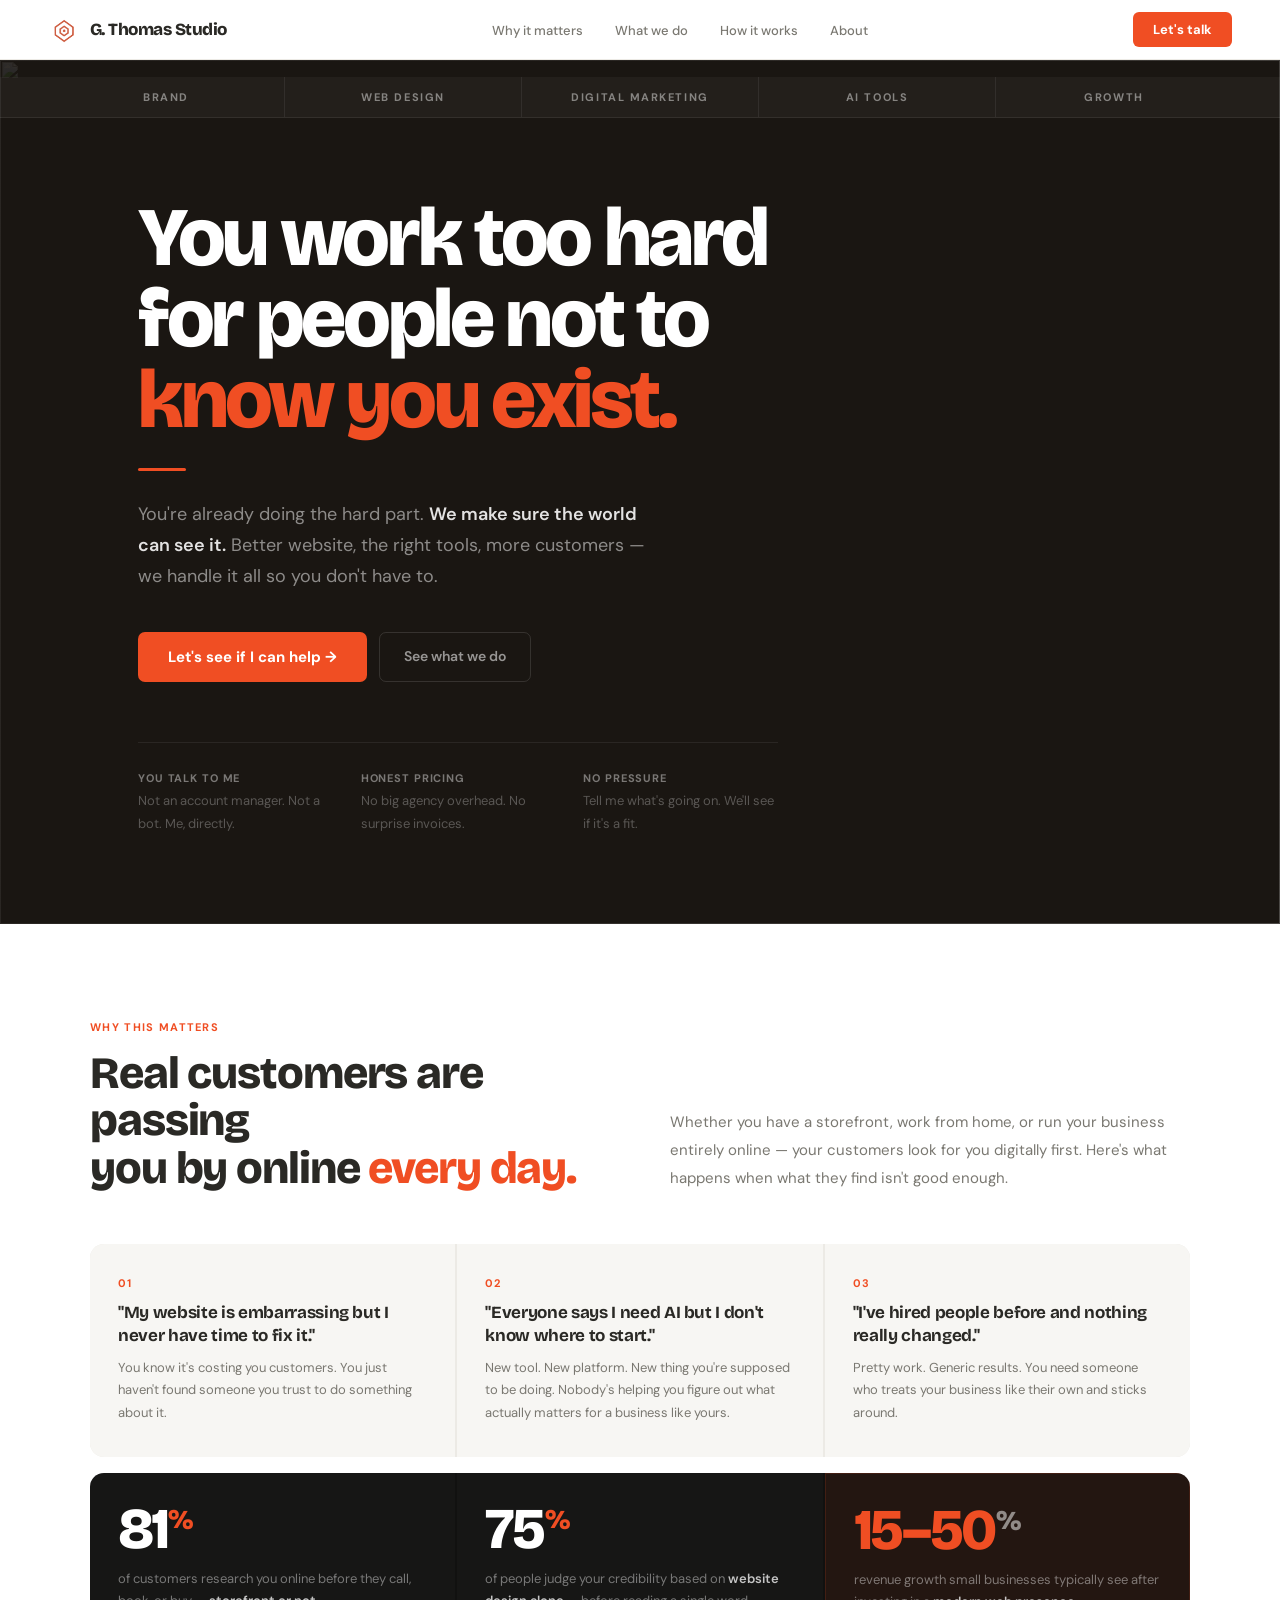
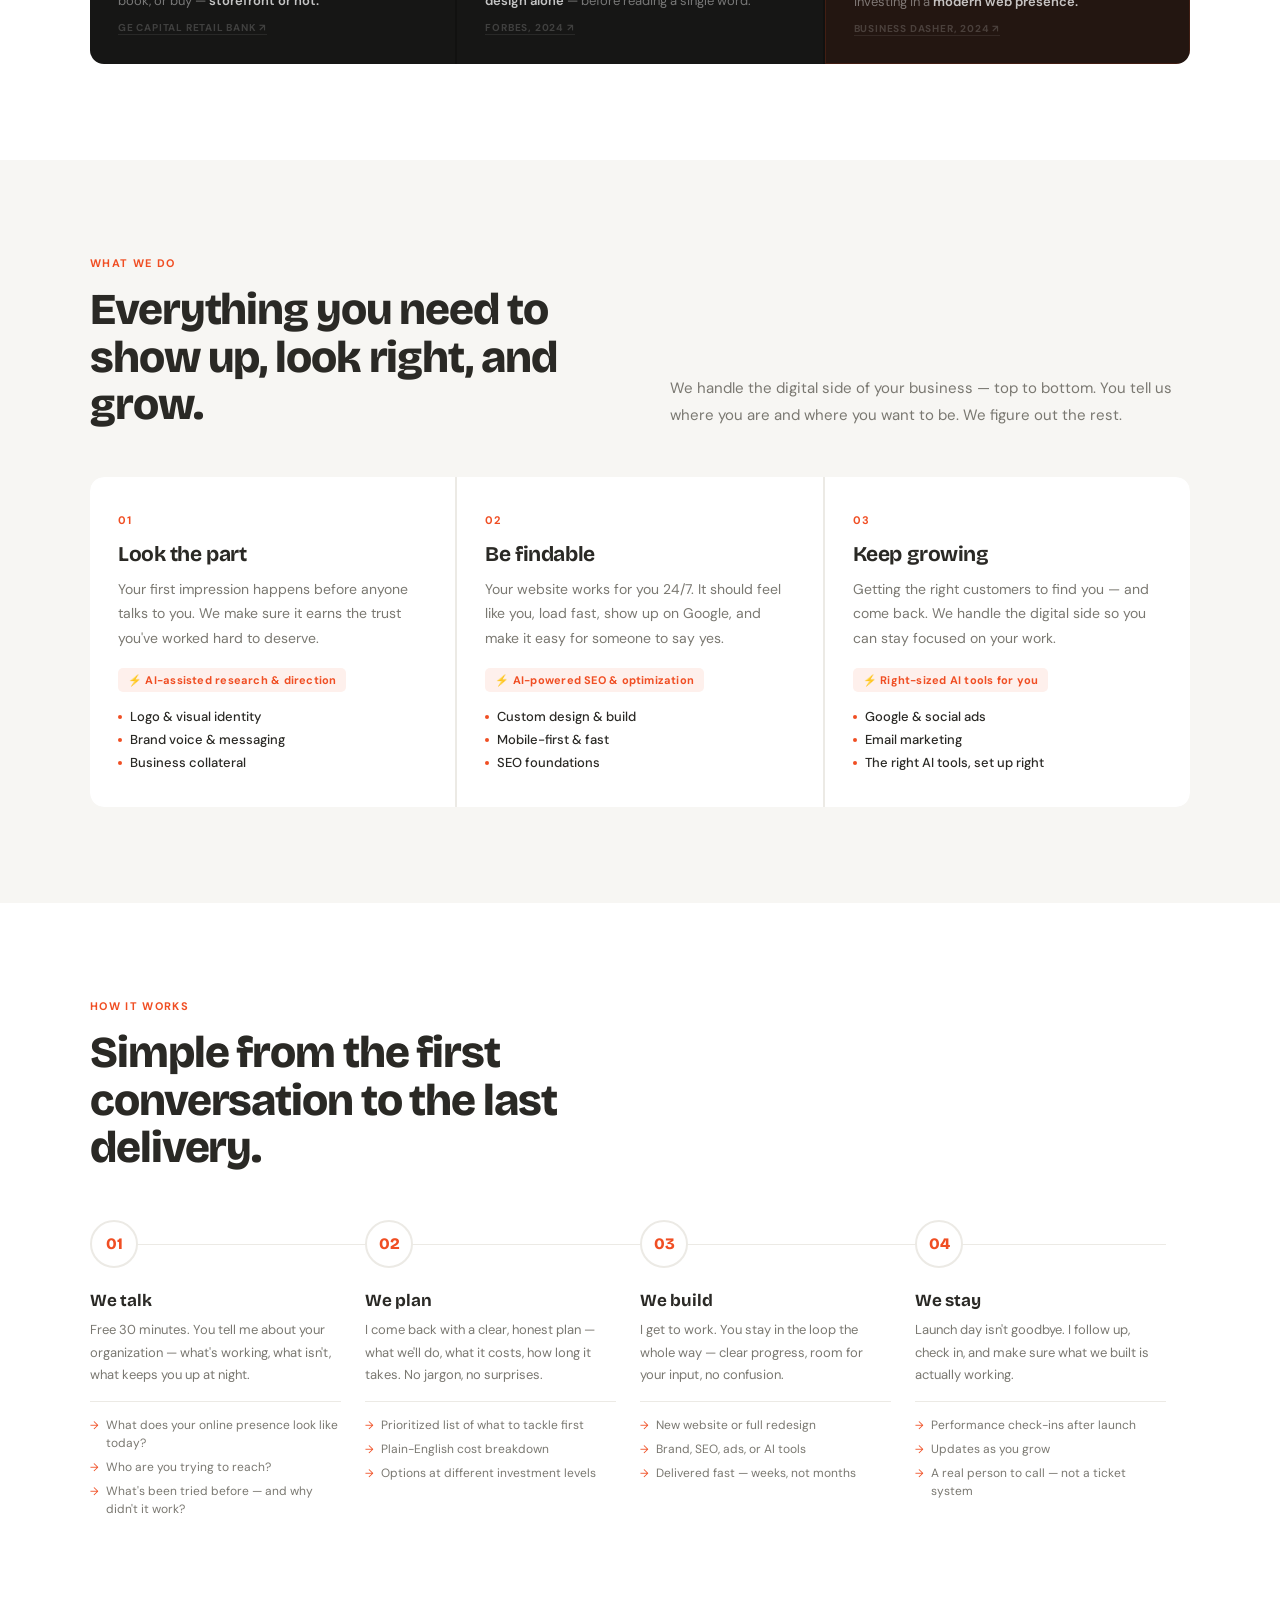
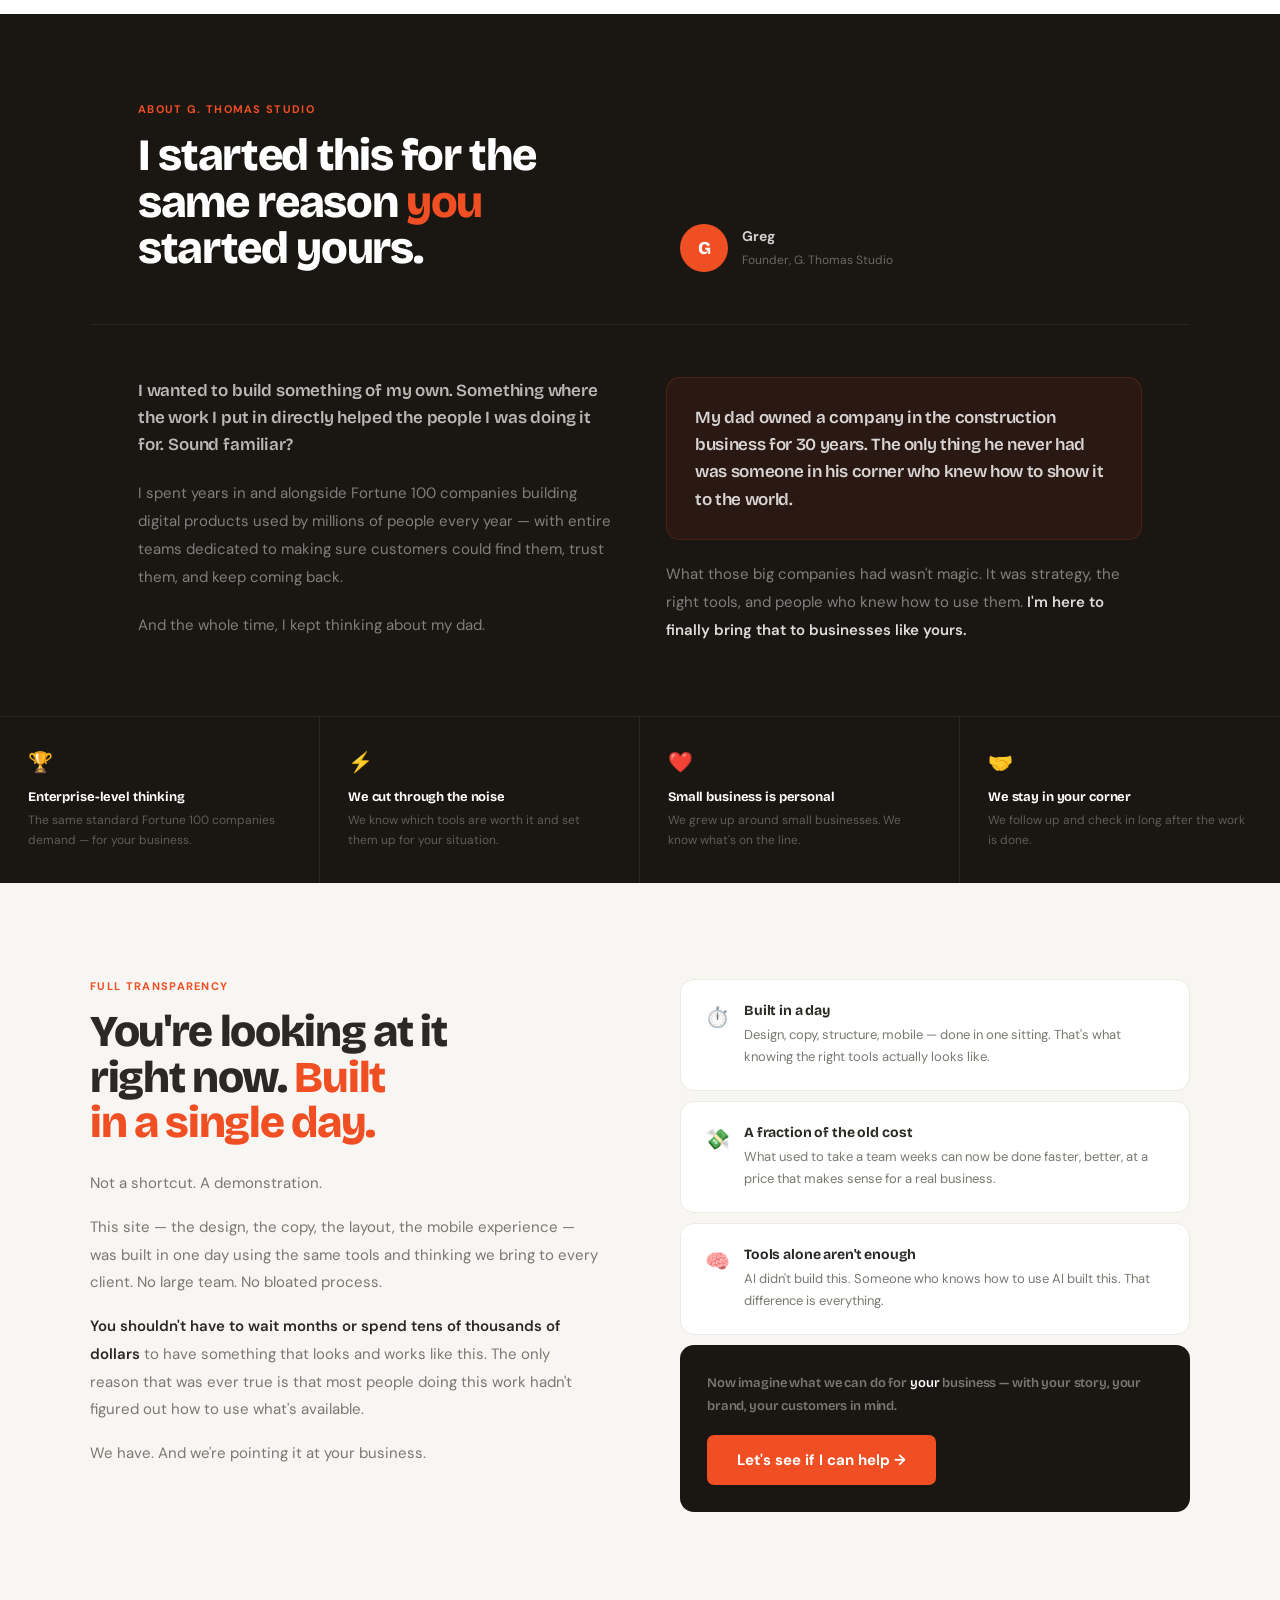
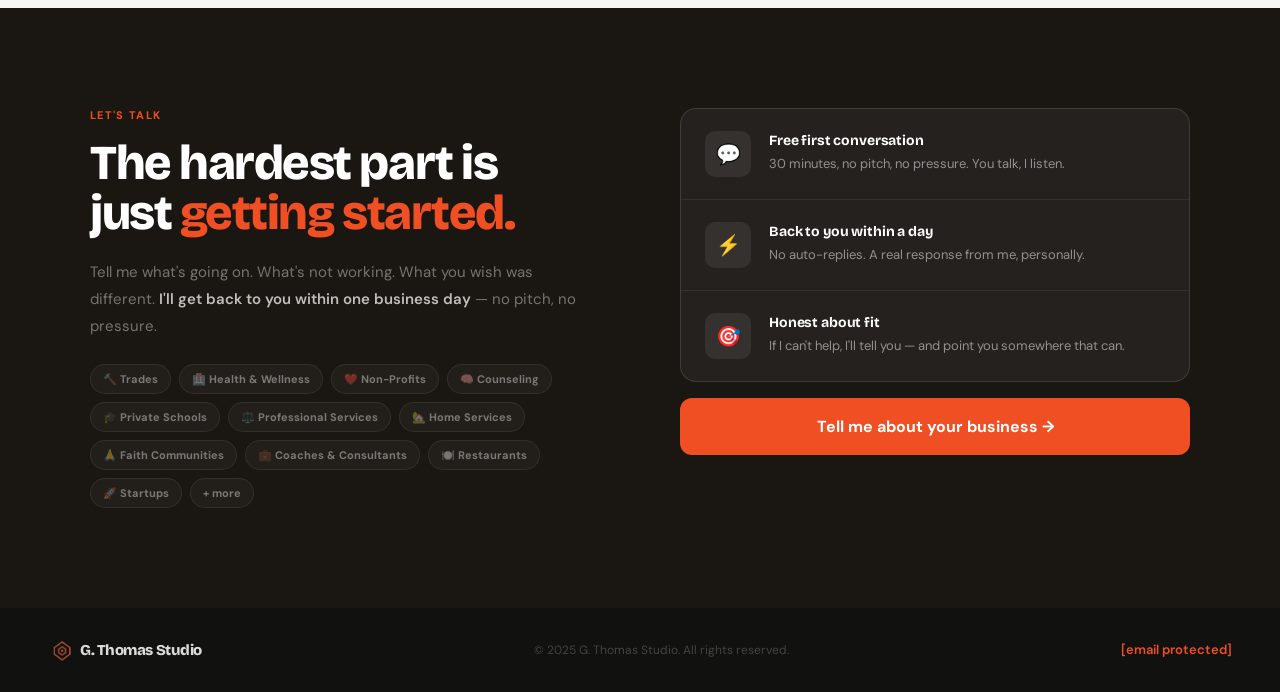
==== index.html @ 88f7a772 "Add files via upload" ====
<!DOCTYPE html>
<html lang="en">
<head>
<meta charset="UTF-8"/>
<meta name="viewport" content="width=device-width, initial-scale=1.0"/>
<title>G. Thomas Studio — Website, Brand & Digital for Small Business</title>
<meta name="description" content="G. Thomas Studio helps small businesses look the part, get found, and grow online. Website design, branding, SEO, and AI tools — without the agency overhead."/>
<meta name="author" content="G. Thomas Studio"/>

<!-- Favicon -->
<link rel="icon" type="image/png" href="logo.png"/>
<link rel="apple-touch-icon" href="logo.png"/>

<!-- Open Graph (how the link looks when shared on social / text) -->
<meta property="og:title" content="G. Thomas Studio — Website, Brand & Digital for Small Business"/>
<meta property="og:description" content="Finally. Someone in your corner. We help small businesses look the part, get found, and grow online."/>
<meta property="og:image" content="hero.jpg"/>
<meta property="og:url" content="https://gts.studio"/>
<meta property="og:type" content="website"/>

<!-- Twitter/X card -->
<meta name="twitter:card" content="summary_large_image"/>
<meta name="twitter:title" content="G. Thomas Studio"/>
<meta name="twitter:description" content="Website, brand & digital presence for small businesses — without the agency overhead."/>
<meta name="twitter:image" content="hero.jpg"/>

<link href="https://fonts.googleapis.com/css2?family=Bricolage+Grotesque:opsz,wght@12..96,300;12..96,400;12..96,500;12..96,600;12..96,700;12..96,800&family=DM+Sans:ital,opsz,wght@0,9..40,400;0,9..40,500;0,9..40,600;1,9..40,400&display=swap" rel="stylesheet"/>
<style>
*,*::before,*::after{box-sizing:border-box;margin:0;padding:0}
html{scroll-behavior:smooth}

:root {
  --black: #111110;
  --warm-dark: #1A1612;
  --white: #FFFFFF;
  --off: #F7F6F3;
  --orange: #F04E23;
  --orange-dark: #C93D15;
  --orange-pale: #FEF0EC;
  --ink: #2A2925;
  --mid: #7A7871;
  --light: #E8E6E1;
  --border: #ECEAE5;
}

body { font-family:'DM Sans',sans-serif; background:var(--white); color:var(--ink); -webkit-font-smoothing:antialiased; }

/* ── NAV ── */
nav {
  position:fixed; top:0; left:0; right:0; z-index:100;
  height:60px; display:flex; align-items:center; justify-content:space-between;
  padding:0 48px; background:rgba(255,255,255,0.96); backdrop-filter:blur(12px);
  border-bottom:1px solid var(--border); transition:box-shadow 0.2s;
}
.nav-logo {
  font-family:'Bricolage Grotesque',sans-serif; font-weight:800; font-size:18px;
  letter-spacing:-0.02em; color:var(--black); text-decoration:none;
  display:flex; align-items:center; gap:10px; height:40px;
}
.nav-dot { width:7px; height:7px; background:var(--orange); border-radius:50%; display:inline-block; }
.nav-links { display:flex; gap:32px; list-style:none; }
.nav-links a { font-size:13px; font-weight:500; color:var(--mid); text-decoration:none; transition:color 0.15s; }
.nav-links a:hover { color:var(--ink); }
.nav-cta {
  font-size:13px; font-weight:700; color:var(--white); background:var(--orange);
  padding:9px 20px; border-radius:6px; text-decoration:none; transition:background 0.15s, transform 0.15s;
}
.nav-cta:hover { background:var(--orange-dark); transform:translateY(-1px); }

/* ── BUTTONS ── */
.btn-orange {
  font-family:'DM Sans',sans-serif; font-size:15px; font-weight:700;
  color:var(--white); background:var(--orange); padding:15px 30px; border-radius:7px;
  text-decoration:none; border:none; cursor:pointer; display:inline-flex; align-items:center; gap:6px;
  transition:background 0.15s, transform 0.15s, box-shadow 0.15s;
}
.btn-orange:hover { background:var(--orange-dark); transform:translateY(-1px); box-shadow:0 8px 24px rgba(240,78,35,0.4); }
.btn-ghost {
  font-family:'DM Sans',sans-serif; font-size:14px; font-weight:600;
  color:rgba(255,255,255,0.55); background:transparent; padding:14px 24px; border-radius:7px;
  text-decoration:none; border:1.5px solid rgba(255,255,255,0.12); transition:border-color 0.15s, color 0.15s;
}
.btn-ghost:hover { border-color:rgba(255,255,255,0.35); color:var(--white); }

/* ── SHARED ── */
.section-label {
  font-size:11px; font-weight:700; letter-spacing:0.12em; text-transform:uppercase;
  color:var(--orange); margin-bottom:14px; display:block;
}

/* ─────────────────────────────────────
   SECTION 1 — HERO
───────────────────────────────────── */
.hero {
  margin-top:60px; min-height:96vh; position:relative;
  display:flex; flex-direction:column; justify-content:center;
  overflow:hidden; background:var(--warm-dark);
}
.hero-bg { position:absolute; inset:0; z-index:0; }
.hero-bg img { width:100%; height:100%; object-fit:cover; object-position:center 30%; opacity:0.55; filter:grayscale(5%); }
.hero-bg-overlay { position:absolute; inset:0; background:linear-gradient(110deg,rgba(26,22,18,0.82) 42%,rgba(26,22,18,0.45) 100%); }

.service-strip {
  position:relative; z-index:2;
  background:rgba(255,255,255,0.04); border-bottom:1px solid rgba(255,255,255,0.07);
  padding:0 48px; display:flex; align-items:stretch; width:100%;
}
.strip-svc {
  font-size:11px; font-weight:700; letter-spacing:0.14em; text-transform:uppercase;
  color:rgba(255,255,255,0.45); flex:1; text-align:center; padding:13px 0;
  transition:color 0.2s;
}
.strip-svc:hover { color:var(--orange); }
.strip-divider { width:1px; background:rgba(255,255,255,0.07); align-self:stretch; flex-shrink:0; }

.hero-content {
  position:relative; z-index:1; max-width:1100px; margin:0 auto;
  padding:80px 48px 72px; width:100%;
}
.hero h1 {
  font-family:'Bricolage Grotesque',sans-serif;
  font-size:clamp(44px,6.5vw,88px); font-weight:800;
  line-height:0.97; letter-spacing:-0.04em; color:var(--white); max-width:860px;
}
.hero h1 em { font-style:normal; color:var(--orange); }
.hero-rule { width:48px; height:3px; background:var(--orange); border-radius:2px; margin:28px 0; }
.hero-sub {
  font-size:18px; line-height:1.72; color:rgba(255,255,255,0.5);
  max-width:520px; margin-bottom:40px;
}
.hero-sub strong { color:rgba(255,255,255,0.88); font-weight:600; }
.hero-btns { display:flex; gap:12px; flex-wrap:wrap; margin-bottom:60px; }
.hero-strip {
  border-top:1px solid rgba(255,255,255,0.07); padding-top:28px;
  display:grid; grid-template-columns:repeat(3,1fr); gap:28px; max-width:640px;
}
.strip-item strong { display:block; font-size:11px; font-weight:700; letter-spacing:0.08em; text-transform:uppercase; color:rgba(255,255,255,0.42); margin-bottom:4px; }
.strip-item span { font-size:13px; line-height:1.6; color:rgba(255,255,255,0.28); }

/* ─────────────────────────────────────
   SECTION 2 — PAIN + STATS (merged)
───────────────────────────────────── */
.reality {
  background:var(--white); padding:96px 48px;
}
.reality-inner { max-width:1100px; margin:0 auto; }
.reality-top {
  display:grid; grid-template-columns:1fr 1fr; gap:60px;
  align-items:end; margin-bottom:52px;
}
.reality-top h2 {
  font-family:'Bricolage Grotesque',sans-serif;
  font-size:clamp(28px,3.5vw,46px); font-weight:800;
  letter-spacing:-0.025em; line-height:1.06; color:var(--ink); margin-top:16px;
}
.reality-top h2 em { font-style:normal; color:var(--orange); }
.reality-top p { font-size:15px; line-height:1.85; color:var(--mid); }

.reality-grid {
  display:grid; grid-template-columns:repeat(3,1fr);
  gap:2px; background:var(--border); border-radius:14px; overflow:hidden;
  margin-bottom:16px;
}
.reality-card {
  background:var(--off); padding:32px 28px; transition:background 0.2s;
}
.reality-card:hover { background:var(--white); }
.reality-card-num { font-size:11px; font-weight:700; color:var(--orange); letter-spacing:0.1em; text-transform:uppercase; margin-bottom:12px; display:block; }
.reality-card h3 { font-family:'Bricolage Grotesque',sans-serif; font-size:17px; font-weight:700; letter-spacing:-0.02em; color:var(--ink); margin-bottom:10px; line-height:1.3; }
.reality-card p { font-size:13px; line-height:1.75; color:var(--mid); }

.stats-strip {
  display:grid; grid-template-columns:repeat(3,1fr);
  gap:2px; background:var(--black); border-radius:14px; overflow:hidden;
}
.stat-cell { background:rgba(255,255,255,0.02); padding:28px 28px; transition:background 0.2s; }
.stat-cell:hover { background:rgba(255,255,255,0.05); }
.stat-cell.orange { background:rgba(240,78,35,0.08); border:1px solid rgba(240,78,35,0.15); }
.stat-num {
  font-family:'Bricolage Grotesque',sans-serif;
  font-size:clamp(40px,4.5vw,60px); font-weight:800;
  letter-spacing:-0.04em; line-height:1; color:var(--white); margin-bottom:10px;
}
.stat-num sup { font-size:0.45em; color:var(--orange); vertical-align:super; margin-left:1px; }
.stat-cell.orange .stat-num { color:var(--orange); }
.stat-cell.orange .stat-num sup { color:rgba(255,255,255,0.5); }
.stat-text { font-size:13px; line-height:1.65; color:rgba(255,255,255,0.42); margin-bottom:10px; }
.stat-text em { font-style:normal; color:rgba(255,255,255,0.75); font-weight:600; }
.stat-src { font-size:10px; font-weight:700; letter-spacing:0.08em; text-transform:uppercase; }
.stat-src a { color:rgba(255,255,255,0.18); text-decoration:none; border-bottom:1px solid rgba(255,255,255,0.08); transition:color 0.15s; }
.stat-src a:hover { color:rgba(255,255,255,0.5); }

/* ─────────────────────────────────────
   SECTION 3 — SERVICES
───────────────────────────────────── */
.services { background:var(--off); padding:96px 48px; }
.services-inner { max-width:1100px; margin:0 auto; }
.services-top { display:grid; grid-template-columns:1fr 1fr; gap:60px; align-items:end; margin-bottom:48px; }
.services-top h2 { font-family:'Bricolage Grotesque',sans-serif; font-size:clamp(28px,3.5vw,44px); font-weight:800; letter-spacing:-0.025em; line-height:1.08; color:var(--ink); margin-top:16px; }
.services-top p { font-size:15px; line-height:1.8; color:var(--mid); }
.svc-grid { display:grid; grid-template-columns:repeat(3,1fr); gap:2px; background:var(--border); border-radius:14px; overflow:hidden; }
.svc { background:var(--white); padding:36px 28px; transition:background 0.2s; }
.svc:hover { background:var(--orange-pale); }
.svc-num { font-size:11px; font-weight:700; color:var(--orange); letter-spacing:0.1em; text-transform:uppercase; margin-bottom:14px; display:block; }
.svc h3 { font-family:'Bricolage Grotesque',sans-serif; font-size:21px; font-weight:700; letter-spacing:-0.02em; color:var(--ink); margin-bottom:10px; }
.svc-desc { font-size:14px; line-height:1.75; color:var(--mid); margin-bottom:18px; }
.svc-tag { font-size:11px; font-weight:700; color:var(--orange); background:var(--orange-pale); padding:5px 10px; border-radius:5px; display:inline-block; margin-bottom:16px; letter-spacing:0.02em; }
.svc-list { list-style:none; display:flex; flex-direction:column; gap:6px; }
.svc-list li { font-size:13px; color:var(--ink); font-weight:500; display:flex; align-items:center; gap:8px; }
.svc-list li::before { content:''; width:4px; height:4px; background:var(--orange); border-radius:50%; flex-shrink:0; }

/* ─────────────────────────────────────
   SECTION 4 — PROCESS
───────────────────────────────────── */
.process { background:var(--white); padding:96px 48px; }
.process-inner { max-width:1100px; margin:0 auto; }
.process-inner > h2 { font-family:'Bricolage Grotesque',sans-serif; font-size:clamp(28px,3.5vw,44px); font-weight:800; letter-spacing:-0.025em; line-height:1.08; color:var(--ink); margin-bottom:48px; margin-top:16px; max-width:480px; }
.p-steps { display:grid; grid-template-columns:repeat(4,1fr); gap:0; position:relative; }
.p-steps::before { content:''; position:absolute; top:24px; left:24px; right:24px; height:1px; background:var(--border); z-index:0; }
.p-step { padding:0 24px 0 0; position:relative; z-index:1; }
.p-num-wrap { width:48px; height:48px; border-radius:50%; background:var(--white); border:2px solid var(--border); display:flex; align-items:center; justify-content:center; margin-bottom:22px; transition:border-color 0.2s, background 0.2s; }
.p-step:hover .p-num-wrap { border-color:var(--orange); background:var(--orange-pale); }
.p-num { font-family:'Bricolage Grotesque',sans-serif; font-size:16px; font-weight:800; color:var(--orange); }
.p-step h3 { font-family:'Bricolage Grotesque',sans-serif; font-size:17px; font-weight:700; color:var(--ink); margin-bottom:8px; letter-spacing:-0.01em; }
.p-step > p { font-size:13px; line-height:1.75; color:var(--mid); margin-bottom:14px; }
.p-examples { list-style:none; display:flex; flex-direction:column; gap:6px; padding-top:14px; border-top:1px solid var(--border); }
.p-examples li { font-size:12px; line-height:1.5; color:var(--mid); display:flex; align-items:flex-start; gap:7px; }
.p-examples li::before { content:'→'; color:var(--orange); font-size:11px; flex-shrink:0; margin-top:1px; }

/* ─────────────────────────────────────
   SECTION 5 — ABOUT
───────────────────────────────────── */
.about { background:var(--warm-dark); overflow:hidden; }
.about-header { max-width:1100px; margin:0 auto; padding:88px 48px 52px; display:grid; grid-template-columns:1fr 1fr; gap:80px; align-items:end; border-bottom:1px solid rgba(255,255,255,0.07); }
.about-header .section-label { color:var(--orange); }
.about-header h2 { font-family:'Bricolage Grotesque',sans-serif; font-size:clamp(30px,3.5vw,46px); font-weight:800; letter-spacing:-0.03em; line-height:1.04; color:var(--white); margin-top:16px; }
.about-header h2 em { font-style:normal; color:var(--orange); }
.about-byline { display:flex; align-items:center; gap:14px; }
.about-avatar { width:48px; height:48px; border-radius:50%; background:var(--orange); display:flex; align-items:center; justify-content:center; font-family:'Bricolage Grotesque',sans-serif; font-size:18px; font-weight:800; color:var(--white); flex-shrink:0; }
.about-byline strong { display:block; font-size:14px; font-weight:700; color:rgba(255,255,255,0.8); margin-bottom:3px; }
.about-byline span { font-size:12px; color:rgba(255,255,255,0.35); }
.about-body-wrap { max-width:1100px; margin:0 auto; padding:52px 48px 72px; display:grid; grid-template-columns:1fr 1fr; gap:52px; align-items:start; }
.about-body { font-size:15px; line-height:1.88; color:rgba(255,255,255,0.45); margin-bottom:20px; }
.about-body:last-child { margin-bottom:0; }
.about-body strong { color:rgba(255,255,255,0.85); font-weight:600; }
.about-body.lead { font-family:'Bricolage Grotesque',sans-serif; font-size:17px; font-weight:600; color:rgba(255,255,255,0.7); letter-spacing:-0.01em; line-height:1.6; }
.about-pull { margin:0 0 20px; padding:26px 28px; background:rgba(240,78,35,0.07); border:1px solid rgba(240,78,35,0.18); border-radius:14px; }
.about-pull p { font-family:'Bricolage Grotesque',sans-serif; font-size:clamp(15px,1.5vw,17px); font-weight:600; line-height:1.6; color:rgba(255,255,255,0.82); letter-spacing:-0.02em; }
.about-values { border-top:1px solid rgba(255,255,255,0.07); display:grid; grid-template-columns:repeat(4,1fr); }
.value { padding:32px 28px; border-right:1px solid rgba(255,255,255,0.07); transition:background 0.2s; }
.value:last-child { border-right:none; }
.value:hover { background:rgba(255,255,255,0.03); }
.value-icon { font-size:20px; display:block; margin-bottom:14px; }
.value h4 { font-family:'Bricolage Grotesque',sans-serif; font-size:13px; font-weight:700; color:var(--white); letter-spacing:-0.01em; margin-bottom:6px; }
.value p { font-size:12px; line-height:1.65; color:rgba(255,255,255,0.3); }

/* ─────────────────────────────────────
   SECTION 6 — PROOF
───────────────────────────────────── */
.proof { background:var(--off); padding:96px 48px; }
.proof-inner { max-width:1100px; margin:0 auto; display:grid; grid-template-columns:1fr 1fr; gap:80px; align-items:start; }
.proof-left .section-label { color:var(--orange); }
.proof-left h2 { font-family:'Bricolage Grotesque',sans-serif; font-size:clamp(28px,3.5vw,44px); font-weight:800; letter-spacing:-0.03em; line-height:1.04; color:var(--ink); margin-top:16px; margin-bottom:24px; }
.proof-left h2 em { font-style:normal; color:var(--orange); }
.proof-left p { font-size:15px; line-height:1.85; color:var(--mid); margin-bottom:16px; }
.proof-left p:last-child { margin-bottom:0; }
.proof-left p strong { color:var(--ink); font-weight:600; }
.proof-cards { display:flex; flex-direction:column; gap:10px; }
.proof-card { background:var(--white); border:1.5px solid var(--border); border-radius:14px; padding:22px 24px; display:flex; gap:14px; align-items:flex-start; transition:border-color 0.2s; }
.proof-card:hover { border-color:var(--orange); }
.proof-icon { font-size:20px; flex-shrink:0; margin-top:2px; }
.proof-card h4 { font-family:'Bricolage Grotesque',sans-serif; font-size:14px; font-weight:700; color:var(--ink); letter-spacing:-0.01em; margin-bottom:5px; }
.proof-card p { font-size:13px; line-height:1.7; color:var(--mid); }
.proof-card--dark { background:var(--warm-dark); border-color:transparent; flex-direction:column; gap:18px; align-items:flex-start; padding:26px; }
.proof-card--dark:hover { border-color:var(--orange); }
.proof-dark-text { font-family:'Bricolage Grotesque',sans-serif; font-size:17px; font-weight:600; line-height:1.55; color:rgba(255,255,255,0.68); letter-spacing:-0.01em; }
.proof-dark-text em { font-style:normal; color:var(--white); }

/* ─────────────────────────────────────
   SECTION 7 — CONTACT
───────────────────────────────────── */
.contact { background:var(--warm-dark); padding:100px 48px; }
.contact-inner { max-width:1100px; margin:0 auto; display:grid; grid-template-columns:1fr 1fr; gap:80px; align-items:start; }
.contact-left .section-label { color:var(--orange); }
.contact-left h2 { font-family:'Bricolage Grotesque',sans-serif; font-size:clamp(30px,3.8vw,52px); font-weight:800; letter-spacing:-0.03em; line-height:1.04; color:var(--white); margin-top:16px; margin-bottom:20px; }
.contact-left h2 em { font-style:normal; color:var(--orange); }
.contact-left p { font-size:15px; line-height:1.8; color:rgba(255,255,255,0.4); margin-bottom:12px; }
.contact-left p strong { color:rgba(255,255,255,0.72); font-weight:600; }
.who-tags { display:flex; flex-wrap:wrap; gap:8px; margin-top:24px; }
.who-tag { font-size:11px; font-weight:700; color:rgba(255,255,255,0.4); background:rgba(255,255,255,0.04); border:1px solid rgba(255,255,255,0.07); padding:7px 12px; border-radius:100px; transition:all 0.2s; cursor:default; }
.who-tag:hover { background:rgba(240,78,35,0.1); border-color:rgba(240,78,35,0.25); color:rgba(255,255,255,0.8); }
.contact-form { display:flex; flex-direction:column; gap:10px; }
.form-row { display:grid; grid-template-columns:1fr 1fr; gap:10px; }
.form-input { background:rgba(255,255,255,0.06); border:1.5px solid rgba(255,255,255,0.1); color:var(--white); font-family:'DM Sans',sans-serif; font-size:14px; padding:13px 16px; border-radius:8px; outline:none; width:100%; transition:border-color 0.15s, background 0.15s; }
.form-input::placeholder { color:rgba(255,255,255,0.25); }
.form-input:focus { border-color:rgba(255,255,255,0.3); background:rgba(255,255,255,0.09); }
textarea.form-input { min-height:110px; resize:vertical; }
.form-submit { font-family:'DM Sans',sans-serif; font-size:15px; font-weight:700; color:var(--white); background:var(--orange); padding:15px 30px; border-radius:8px; border:none; cursor:pointer; align-self:flex-start; transition:background 0.15s, transform 0.15s, box-shadow 0.15s; }
.form-submit:hover { background:var(--orange-dark); transform:translateY(-1px); box-shadow:0 8px 24px rgba(240,78,35,0.35); }


/* ── STORY FORM ── */
.story-form {
  background: rgba(255,255,255,0.04);
  border: 1px solid rgba(255,255,255,0.08);
  border-radius: 18px;
  padding: 36px 36px 32px;
  min-height: 340px;
  display: flex;
  flex-direction: column;
  position: relative;
  overflow: hidden;
}

.sf-progress {
  height: 2px;
  background: rgba(255,255,255,0.07);
  border-radius: 2px;
  margin-bottom: 16px;
  overflow: hidden;
}

.sf-progress-bar {
  height: 100%;
  background: var(--orange);
  border-radius: 2px;
  width: 0%;
  transition: width 0.4s ease;
}

.sf-step-label {
  font-size: 10px;
  font-weight: 700;
  letter-spacing: 0.1em;
  text-transform: uppercase;
  color: rgba(255,255,255,0.25);
  margin-bottom: 28px;
}

.sf-step {
  display: none;
  flex-direction: column;
  gap: 16px;
  animation: sfFadeIn 0.3s ease;
}

.sf-step.active { display: flex; }

@keyframes sfFadeIn {
  from { opacity: 0; transform: translateY(8px); }
  to   { opacity: 1; transform: translateY(0); }
}

.sf-q {
  font-family: 'Bricolage Grotesque', sans-serif;
  font-size: clamp(17px, 2vw, 22px);
  font-weight: 700;
  color: var(--white);
  line-height: 1.4;
  letter-spacing: -0.02em;
}

.sf-name { color: var(--orange); }

.sf-hint {
  font-size: 13px;
  color: rgba(255,255,255,0.3);
  margin-top: -8px;
}

.sf-input {
  background: rgba(255,255,255,0.07);
  border: 1.5px solid rgba(255,255,255,0.1);
  color: var(--white);
  font-family: 'DM Sans', sans-serif;
  font-size: 15px;
  padding: 14px 18px;
  border-radius: 10px;
  outline: none;
  width: 100%;
  transition: border-color 0.15s, background 0.15s;
}
.sf-input::placeholder { color: rgba(255,255,255,0.25); }
.sf-input:focus { border-color: rgba(255,255,255,0.3); background: rgba(255,255,255,0.1); }

.sf-textarea {
  min-height: 100px;
  resize: vertical;
  font-size: 14px;
}

.sf-options {
  display: flex;
  flex-wrap: wrap;
  gap: 8px;
}

.sf-opt {
  font-family: 'DM Sans', sans-serif;
  font-size: 13px;
  font-weight: 600;
  color: rgba(255,255,255,0.55);
  background: rgba(255,255,255,0.05);
  border: 1.5px solid rgba(255,255,255,0.1);
  padding: 10px 16px;
  border-radius: 100px;
  cursor: pointer;
  transition: all 0.15s;
  text-align: left;
}

.sf-opt:hover {
  background: rgba(240,78,35,0.12);
  border-color: rgba(240,78,35,0.35);
  color: var(--white);
}

.sf-opt.selected {
  background: var(--orange);
  border-color: var(--orange);
  color: var(--white);
}

.sf-next {
  align-self: flex-start;
  margin-top: 4px;
}

/* Done state */
.sf-done {
  display: none;
  flex-direction: column;
  align-items: center;
  text-align: center;
  padding: 24px 0;
  gap: 16px;
  animation: sfFadeIn 0.4s ease;
}

.sf-done.active { display: flex; }

.sf-done-icon {
  width: 56px; height: 56px;
  border-radius: 50%;
  background: var(--orange);
  display: flex;
  align-items: center;
  justify-content: center;
  font-size: 24px;
  color: var(--white);
  font-weight: 700;
}

.sf-done h3 {
  font-family: 'Bricolage Grotesque', sans-serif;
  font-size: 24px;
  font-weight: 800;
  color: var(--white);
  letter-spacing: -0.02em;
}

.sf-done p {
  font-size: 14px;
  line-height: 1.75;
  color: rgba(255,255,255,0.45);
  max-width: 320px;
}

.sf-done-name {
  font-style: italic;
  color: rgba(255,255,255,0.3) !important;
  font-size: 13px !important;
}



/* ── FORM MODAL ── */
.fm-overlay {
  position: fixed;
  inset: 0;
  z-index: 998;
  background: rgba(0,0,0,0.7);
  backdrop-filter: blur(10px);
  display: flex;
  align-items: center;
  justify-content: center;
  padding: 24px;
  opacity: 0;
  pointer-events: none;
  transition: opacity 0.25s ease;
}

.fm-overlay.open {
  opacity: 1;
  pointer-events: all;
}

.fm-shell {
  background: var(--warm-dark);
  border: 1px solid rgba(255,255,255,0.08);
  border-radius: 20px;
  width: 100%;
  max-width: 560px;
  display: flex;
  flex-direction: column;
  overflow: hidden;
  box-shadow: 0 40px 100px rgba(0,0,0,0.6), 0 0 0 1px rgba(255,255,255,0.05);
  transform: translateY(20px) scale(0.97);
  transition: transform 0.3s ease;
}

.fm-overlay.open .fm-shell {
  transform: translateY(0) scale(1);
}

.fm-header {
  display: flex;
  align-items: center;
  justify-content: space-between;
  padding: 20px 24px 16px;
  border-bottom: 1px solid rgba(255,255,255,0.06);
  flex-shrink: 0;
}

.fm-header-left {
  display: flex;
  flex-direction: column;
  gap: 3px;
}

.fm-logo {
  font-family: 'Bricolage Grotesque', sans-serif;
  font-size: 15px;
  font-weight: 800;
  color: var(--white);
  letter-spacing: -0.02em;
  display: flex;
  align-items: center;
  gap: 3px;
}

.fm-dot {
  width: 6px; height: 6px;
  background: var(--orange);
  border-radius: 50%;
  display: inline-block;
}

.fm-tagline {
  font-size: 12px;
  color: rgba(255,255,255,0.3);
}

.fm-close {
  background: rgba(255,255,255,0.06);
  border: 1px solid rgba(255,255,255,0.08);
  color: rgba(255,255,255,0.4);
  width: 32px; height: 32px;
  border-radius: 8px;
  cursor: pointer;
  font-size: 14px;
  display: flex;
  align-items: center;
  justify-content: center;
  transition: all 0.15s;
  flex-shrink: 0;
}

.fm-close:hover {
  background: rgba(255,255,255,0.1);
  color: var(--white);
}

.fm-body {
  padding: 28px 28px 32px;
}

.fm-form-wrap .sf-progress { margin-bottom: 12px; }
.fm-form-wrap .sf-step-label { margin-bottom: 24px; }

/* ── WEBSITE PREVIEW MODAL ── */
.ws-modal-overlay {
  position: fixed;
  inset: 0;
  z-index: 999;
  background: rgba(0,0,0,0.75);
  backdrop-filter: blur(8px);
  display: flex;
  align-items: center;
  justify-content: center;
  padding: 24px;
  opacity: 0;
  pointer-events: none;
  transition: opacity 0.25s ease;
}

.ws-modal-overlay.open {
  opacity: 1;
  pointer-events: all;
}

.ws-modal {
  background: #1C1C1E;
  border-radius: 16px;
  width: 100%;
  max-width: 900px;
  max-height: 85vh;
  display: flex;
  flex-direction: column;
  overflow: hidden;
  box-shadow: 0 32px 80px rgba(0,0,0,0.6), 0 0 0 1px rgba(255,255,255,0.06);
  transform: translateY(16px) scale(0.98);
  transition: transform 0.25s ease;
}

.ws-modal-overlay.open .ws-modal {
  transform: translateY(0) scale(1);
}

.ws-modal-header {
  display: flex;
  align-items: center;
  gap: 12px;
  padding: 14px 18px;
  background: #2C2C2E;
  border-bottom: 1px solid rgba(255,255,255,0.06);
  flex-shrink: 0;
}

.ws-dots {
  display: flex;
  gap: 6px;
  flex-shrink: 0;
}

.ws-dot {
  width: 12px; height: 12px;
  border-radius: 50%;
}

.ws-dot--red    { background: #FF5F57; }
.ws-dot--yellow { background: #FFBD2E; }
.ws-dot--green  { background: #28C840; }

.ws-url-bar {
  flex: 1;
  background: rgba(255,255,255,0.07);
  border: 1px solid rgba(255,255,255,0.08);
  border-radius: 7px;
  padding: 6px 14px;
  font-size: 13px;
  color: rgba(255,255,255,0.5);
  font-family: 'DM Sans', sans-serif;
  white-space: nowrap;
  overflow: hidden;
  text-overflow: ellipsis;
  text-align: center;
}

.ws-close {
  background: none;
  border: none;
  color: rgba(255,255,255,0.3);
  font-size: 16px;
  cursor: pointer;
  padding: 4px 8px;
  border-radius: 4px;
  transition: color 0.15s, background 0.15s;
  flex-shrink: 0;
}
.ws-close:hover { color: var(--white); background: rgba(255,255,255,0.08); }

.ws-modal-body {
  flex: 1;
  position: relative;
  min-height: 400px;
  background: #fff;
  overflow: hidden;
}

.ws-loading {
  position: absolute;
  inset: 0;
  display: flex;
  flex-direction: column;
  align-items: center;
  justify-content: center;
  gap: 16px;
  background: #1C1C1E;
  z-index: 2;
}

.ws-loading p {
  font-size: 13px;
  color: rgba(255,255,255,0.35);
}

.ws-spinner {
  width: 32px; height: 32px;
  border: 2px solid rgba(255,255,255,0.1);
  border-top-color: var(--orange);
  border-radius: 50%;
  animation: spin 0.7s linear infinite;
}

@keyframes spin { to { transform: rotate(360deg); } }

.ws-frame {
  width: 100%;
  height: 100%;
  min-height: 440px;
  border: none;
  display: block;
}

.ws-overlay-message {
  position: absolute;
  inset: 0;
  background: #1C1C1E;
  display: flex;
  flex-direction: column;
  align-items: center;
  justify-content: center;
  gap: 12px;
  padding: 32px;
  text-align: center;
  z-index: 3;
}

.ws-overlay-icon { font-size: 36px; }

.ws-overlay-message h4 {
  font-family: 'Bricolage Grotesque', sans-serif;
  font-size: 18px;
  font-weight: 700;
  color: var(--white);
  letter-spacing: -0.01em;
}

.ws-overlay-message p {
  font-size: 13px;
  line-height: 1.7;
  color: rgba(255,255,255,0.4);
  max-width: 340px;
}

.ws-overlay-url {
  font-size: 12px !important;
  color: var(--orange) !important;
  word-break: break-all;
}

.ws-modal-footer {
  display: flex;
  align-items: center;
  justify-content: space-between;
  padding: 14px 18px;
  background: #2C2C2E;
  border-top: 1px solid rgba(255,255,255,0.06);
  flex-shrink: 0;
  gap: 12px;
}

.ws-modal-footer p {
  font-size: 12px;
  color: rgba(255,255,255,0.3);
}

.ws-open-btn {
  font-size: 12px;
  font-weight: 700;
  color: var(--orange);
  text-decoration: none;
  white-space: nowrap;
  transition: opacity 0.15s;
}
.ws-open-btn:hover { opacity: 0.75; }

/* Website input row */
.sf-website-row {
  display: flex;
  gap: 10px;
  align-items: stretch;
}

.sf-website-row .sf-input { flex: 1; }

.sf-preview-btn {
  background: rgba(255,255,255,0.06);
  border: 1.5px solid rgba(255,255,255,0.1);
  color: rgba(255,255,255,0.6);
  font-family: 'DM Sans', sans-serif;
  font-size: 13px;
  font-weight: 600;
  padding: 0 18px;
  border-radius: 10px;
  cursor: pointer;
  white-space: nowrap;
  transition: all 0.15s;
  flex-shrink: 0;
}
.sf-preview-btn:hover {
  background: rgba(240,78,35,0.1);
  border-color: rgba(240,78,35,0.3);
  color: var(--white);
}

/* ── FOOTER ── */
footer { background:var(--black); padding:28px 48px; display:flex; align-items:center; justify-content:space-between; }
.footer-logo { font-family:'Bricolage Grotesque',sans-serif; font-weight:800; font-size:16px; color:var(--white); text-decoration:none; letter-spacing:-0.02em; display:flex; align-items:center; gap:4px; }
.footer-copy { font-size:12px; color:#444; }
.footer-email { font-size:13px; font-weight:600; color:var(--orange); text-decoration:none; }
.footer-email:hover { text-decoration:underline; }

/* ── MOBILE ── */
/* ── TABLET (≤1024px) ── */
@media(max-width:1024px){
  .reality-top { grid-template-columns:1fr; gap:16px; }
  .services-top { grid-template-columns:1fr; gap:16px; }
  .about-header { grid-template-columns:1fr; gap:24px; }
  .about-body-wrap { grid-template-columns:1fr; gap:32px; }
  .proof-inner { grid-template-columns:1fr; gap:48px; }
  .contact-inner { grid-template-columns:1fr; gap:40px; }
  .p-steps { grid-template-columns:1fr 1fr; gap:32px; }
  .p-steps::before { display:none; }
}

/* ── MOBILE (≤768px) ── */
@media(max-width:768px){

  /* Nav */
  nav { padding:0 20px; }
  .nav-links { display:none; }
  .nav-cta { font-size:13px; padding:9px 16px; }

  /* Hero */
  .service-strip { display:none; }
  .hero { min-height:auto; }
  .hero-content { padding:44px 20px; }
  .hero h1 { font-size:34px; line-height:1.02; letter-spacing:-0.03em; }
  .hero-rule { margin:18px 0; width:36px; }
  .hero-sub { font-size:15px; line-height:1.7; margin-bottom:24px; }
  .hero-btns { flex-direction:column; gap:0; }
  .hero-btns .btn-orange { width:100%; justify-content:center; padding:15px; font-size:15px; border-radius:8px; }
  .hero-btns .btn-ghost { display:none; }
  .hero-strip { display:none; }

  /* Reality */
  .reality { padding:44px 20px; }
  .reality-top { grid-template-columns:1fr; gap:8px; margin-bottom:24px; }
  .reality-top h2 { font-size:24px; }
  .reality-top p { display:none; }
  .reality-grid { grid-template-columns:1fr; gap:2px; border-radius:12px; overflow:hidden; }
  .reality-card { padding:20px 18px; }
  .reality-card h3 { font-size:15px; }
  .reality-card p { font-size:13px; }
  .stats-strip { display:none; }

  /* Services */
  .services { padding:44px 20px; }
  .services-top { grid-template-columns:1fr; gap:8px; margin-bottom:24px; }
  .services-top h2 { font-size:24px; }
  .services-top p { display:none; }
  .svc-grid { grid-template-columns:1fr; gap:2px; border-radius:12px; overflow:hidden; }
  .svc { padding:20px 18px; }
  .svc-tag { display:none; }
  .svc-list { display:none; }
  .svc-desc { font-size:13px; margin-bottom:0; }

  /* Process — accordion */
  .process { padding:44px 20px; }
  .process-inner > h2 { font-size:22px; margin-bottom:8px; }
  .p-steps { grid-template-columns:1fr; gap:0; }
  .p-steps::before { display:none; }
  .p-step { display:block !important; padding:0; border-bottom:1px solid var(--border); }
  .p-step:last-child { border-bottom:none; }
  .p-step-header { display:flex !important; align-items:center; gap:14px; padding:16px 0; cursor:pointer; width:100%; }
  .p-chevron { display:block !important; margin-left:auto; font-size:20px; color:var(--orange); transition:transform 0.25s; flex-shrink:0; }
  .p-step.open .p-chevron { transform:rotate(45deg); }
  .p-step-body { display:none !important; padding:4px 0 18px 52px; }
  .p-step.open .p-step-body { display:block !important; }
  .p-step-body > p { font-size:13px; line-height:1.75; color:var(--mid); margin-bottom:10px; }
  .p-step-body .p-examples { display:flex; flex-direction:column; border-top:none; padding-top:0; gap:4px; }
  .p-num-wrap { margin-bottom:0 !important; flex-shrink:0; width:38px; height:38px; }
  .p-num { font-size:13px; }
  .p-step h3 { font-size:15px; font-weight:700; margin-bottom:0; }
  .p-step > p { display:none; }

  /* About — mobile redesign */
  .about { overflow:hidden; }
  .about-header { padding:44px 20px 24px; grid-template-columns:1fr; gap:0; }
  .about-header h2 { font-size:22px; line-height:1.15; }
  .about-byline { display:none; }
  .about-body-wrap { padding:0 20px 44px; grid-template-columns:1fr; gap:0; }
  .about-body { display:none !important; }
  .about-pull { display:block !important; margin:0 0 20px 0; padding:20px; border-radius:12px; }
  .about-pull p { font-size:14px; line-height:1.75; }
  .about-values { display:none; }
  /* Show a single closing line on mobile */
  .about-mobile-cta { display:block !important; font-size:14px; color:var(--mid); line-height:1.7; }

  /* Proof */
  .proof { padding:28px 20px; }
  .proof-inner { grid-template-columns:1fr; gap:0; }
  .proof-left { display:none; }
  .proof-cards .proof-card:not(.proof-card--dark) { display:none; }
  .proof-card--dark { padding:24px; border-radius:12px; gap:16px; }
  .proof-dark-text { font-size:16px; line-height:1.6; }
  .proof-card--dark .btn-orange { width:100%; justify-content:center; padding:15px; }

  /* Contact */
  .contact { padding:44px 20px; }
  .contact-inner { grid-template-columns:1fr; gap:24px; }
  .contact-left h2 { font-size:24px; }
  .contact-left > p { font-size:14px; }
  .who-tags { display:none; }
  .contact-invite-btn { padding:15px; font-size:15px; }

  /* Footer */
  footer { flex-direction:column; gap:8px; text-align:center; padding:20px; }
  .footer-copy { display:none; }

  /* Form modal — full bottom sheet on mobile */
  .fm-overlay { align-items:flex-end; padding:0; }
  .fm-shell {
    border-radius:20px 20px 0 0;
    max-height:92vh;
    overflow-y:auto;
    width:100%;
    margin:0;
    transform:translateY(40px);
  }
  .fm-overlay.open .fm-shell { transform:translateY(0); }
  .fm-header { padding:18px 20px 14px; border-bottom:1px solid rgba(0,0,0,0.06); }
  .fm-logo { font-size:14px; }
  .fm-tagline { font-size:12px; }
  .fm-close { width:32px; height:32px; font-size:14px; }
  .fm-body { padding:24px 20px 48px; }
  .sf-progress { margin-bottom:6px; }
  .sf-step-label { font-size:11px; margin-bottom:20px; }
  .sf-q { font-size:18px; line-height:1.35; margin-bottom:6px; }
  .sf-hint { font-size:13px; margin-bottom:16px; }
  .sf-options { gap:8px; }
  .sf-opt {
    font-size:13px;
    padding:11px 16px;
    border-radius:8px;
    text-align:left;
    width:100%;
  }
  .sf-input {
    font-size:16px;
    padding:14px 16px;
    border-radius:10px;
    margin-bottom:12px;
  }
  .sf-textarea { min-height:100px; }
  .sf-next {
    width:100%;
    justify-content:center;
    padding:16px;
    font-size:15px;
    border-radius:10px;
    margin-top:4px;
  }
  .sf-website-row { flex-direction:column; gap:8px; }
  .sf-preview-btn { width:100%; justify-content:center; padding:12px; }
  .sf-done { padding:32px 0 16px; text-align:center; }
  .sf-done h3 { font-size:20px; }
  .sf-done p { font-size:14px; }
}

/* ── SMALL PHONES (≤390px) ── */
@media(max-width:390px){
  .hero h1 { font-size:30px; }
  .services-top h2,
  .process-inner > h2,
  .about-header h2,
  .contact-left h2 { font-size:22px; }
}


/* ── PROCESS ACCORDION ── */

/* ── CONTACT INVITE PANEL ── */
.contact-invite {
  display: flex;
  flex-direction: column;
  gap: 16px;
}
.contact-invite-items {
  display: flex;
  flex-direction: column;
  background: rgba(255,255,255,0.05);
  border: 1px solid rgba(255,255,255,0.12);
  border-radius: 16px;
  overflow: hidden;
}
.ci-item {
  display: flex;
  gap: 18px;
  align-items: center;
  padding: 22px 24px;
  border-bottom: 1px solid rgba(255,255,255,0.07);
  transition: background 0.2s;
}
.ci-item:last-child { border-bottom: none; }
.ci-item:hover { background: rgba(255,255,255,0.04); }
.ci-icon {
  font-size: 20px;
  flex-shrink: 0;
  width: 46px;
  height: 46px;
  background: rgba(255,255,255,0.07);
  border-radius: 10px;
  display: flex;
  align-items: center;
  justify-content: center;
}
.ci-item strong {
  display: block;
  font-size: 14px;
  font-weight: 700;
  color: var(--white);
  margin-bottom: 4px;
  font-family: 'Bricolage Grotesque', sans-serif;
  letter-spacing: -0.01em;
}
.ci-item p {
  font-size: 13px;
  line-height: 1.65;
  color: rgba(255,255,255,0.5);
  margin: 0;
}
.contact-invite-btn {
  width: 100%;
  justify-content: center;
  font-size: 16px;
  padding: 18px;
  border-radius: 12px;
}

/* ── LOGO IMAGES ── */
.nav-logo-img {
  height: 32px !important;
  width: auto !important;
  display: block !important;
  max-width: 160px;
  object-fit: contain;
}
.footer-logo-img {
  height: 28px !important;
  width: auto !important;
  display: block !important;
  max-width: 140px;
  object-fit: contain;
  opacity: 0.85;
}
.footer-logo-img:hover { opacity: 1; }
.fm-logo-img {
  height: 28px !important;
  width: auto !important;
  display: block !important;
  max-width: 150px;
  object-fit: contain;
}

/* ── LOGO TEXT ── */
.nav-logo-text {
  font-family: 'Bricolage Grotesque', sans-serif;
  font-weight: 800;
  font-size: 17px;
  letter-spacing: -0.03em;
  color: var(--ink);
  white-space: nowrap;
}
.footer-logo-text {
  font-family: 'Bricolage Grotesque', sans-serif;
  font-weight: 800;
  font-size: 15px;
  letter-spacing: -0.03em;
  color: var(--white);
  opacity: 0.85;
  white-space: nowrap;
}
.fm-logo-text {
  font-family: 'Bricolage Grotesque', sans-serif;
  font-weight: 800;
  font-size: 16px;
  letter-spacing: -0.03em;
  color: var(--ink);
  white-space: nowrap;
}
</style>
</head>
<body>

<!-- NAV -->
<nav id="nav">
  <a href="#" class="nav-logo"><img src="logo.png" alt="G. Thomas Studio" class="nav-logo-img" /><span class="nav-logo-text">G. Thomas Studio</span></a>
  <ul class="nav-links">
    <li><a href="#reality">Why it matters</a></li>
    <li><a href="#services">What we do</a></li>
    <li><a href="#process">How it works</a></li>
    <li><a href="#about">About</a></li>
  </ul>
  <a href="#contact" class="nav-cta" onclick="openFormModal(event)">Let's talk</a>
</nav>


<!-- ═══════════════════════════════════
     1 — HERO
     ═══════════════════════════════════ -->
<section class="hero">
  <div class="hero-bg">
    <img src="hero.jpg" alt="" />
    <div class="hero-bg-overlay"></div>
  </div>
  <div class="service-strip">
    <span class="strip-svc">Brand</span><span class="strip-divider"></span>
    <span class="strip-svc">Web Design</span><span class="strip-divider"></span>
    <span class="strip-svc">Digital Marketing</span><span class="strip-divider"></span>
    <span class="strip-svc">AI Tools</span><span class="strip-divider"></span>
    <span class="strip-svc">Growth</span>
  </div>
  <div class="hero-content">
    <h1>You work too hard<br>for people not to<br><em>know you exist.</em></h1>
    <div class="hero-rule"></div>
    <p class="hero-sub">You're already doing the hard part. <strong>We make sure the world can see it.</strong> Better website, the right tools, more customers — we handle it all so you don't have to.</p>
    <div class="hero-btns">
      <a href="#contact" class="btn-orange" onclick="openFormModal(event)">Let's see if I can help →</a>
      <a href="#services" class="btn-ghost">See what we do</a>
    </div>
    <div class="hero-strip">
      <div class="strip-item">
        <strong>You talk to me</strong>
        <span>Not an account manager. Not a bot. Me, directly.</span>
      </div>
      <div class="strip-item">
        <strong>Honest pricing</strong>
        <span>No big agency overhead. No surprise invoices.</span>
      </div>
      <div class="strip-item">
        <strong>No pressure</strong>
        <span>Tell me what's going on. We'll see if it's a fit.</span>
      </div>
    </div>
  </div>
</section>


<!-- ═══════════════════════════════════
     2 — REALITY (Pain + Stats merged)
     ═══════════════════════════════════ -->
<section class="reality" id="reality">
  <div class="reality-inner">
    <div class="reality-top">
      <div>
        <span class="section-label">Why this matters</span>
        <h2>Real customers are passing<br>you by online <em>every day.</em></h2>
      </div>
      <p>Whether you have a storefront, work from home, or run your business entirely online — your customers look for you digitally first. Here's what happens when what they find isn't good enough.</p>
    </div>

    <div class="reality-grid">
      <div class="reality-card">
        <span class="reality-card-num">01</span>
        <h3>"My website is embarrassing but I never have time to fix it."</h3>
        <p>You know it's costing you customers. You just haven't found someone you trust to do something about it.</p>
      </div>
      <div class="reality-card">
        <span class="reality-card-num">02</span>
        <h3>"Everyone says I need AI but I don't know where to start."</h3>
        <p>New tool. New platform. New thing you're supposed to be doing. Nobody's helping you figure out what actually matters for a business like yours.</p>
      </div>
      <div class="reality-card">
        <span class="reality-card-num">03</span>
        <h3>"I've hired people before and nothing really changed."</h3>
        <p>Pretty work. Generic results. You need someone who treats your business like their own and sticks around.</p>
      </div>
    </div>

    <div class="stats-strip">
      <div class="stat-cell">
        <div class="stat-num">81<sup>%</sup></div>
        <p class="stat-text">of customers research you online before they call, book, or buy — <em>storefront or not.</em></p>
        <div class="stat-src"><a href="https://chainstoreage.com/news/study-81-research-online-making-big-purchases" target="_blank" rel="noopener">GE Capital Retail Bank ↗</a></div>
      </div>
      <div class="stat-cell">
        <div class="stat-num">75<sup>%</sup></div>
        <p class="stat-text">of people judge your credibility based on <em>website design alone</em> — before reading a single word.</p>
        <div class="stat-src"><a href="https://www.forbes.com/advisor/business/software/website-statistics/" target="_blank" rel="noopener">Forbes, 2024 ↗</a></div>
      </div>
      <div class="stat-cell orange">
        <div class="stat-num">15–50<sup>%</sup></div>
        <p class="stat-text">revenue growth small businesses typically see after investing in a <em>modern web presence.</em></p>
        <div class="stat-src"><a href="https://www.businessdasher.com/statistics-about-website/" target="_blank" rel="noopener">Business Dasher, 2024 ↗</a></div>
      </div>
    </div>
  </div>
</section>


<!-- ═══════════════════════════════════
     3 — SERVICES
     ═══════════════════════════════════ -->
<section class="services" id="services">
  <div class="services-inner">
    <div class="services-top">
      <div>
        <span class="section-label">What we do</span>
        <h2>Everything you need to show up, look right, and grow.</h2>
      </div>
      <p>We handle the digital side of your business — top to bottom. You tell us where you are and where you want to be. We figure out the rest.</p>
    </div>
    <div class="svc-grid">
      <div class="svc">
        <span class="svc-num">01</span>
        <h3>Look the part</h3>
        <p class="svc-desc">Your first impression happens before anyone talks to you. We make sure it earns the trust you've worked hard to deserve.</p>
        <div class="svc-tag">⚡ AI-assisted research & direction</div>
        <ul class="svc-list">
          <li>Logo & visual identity</li>
          <li>Brand voice & messaging</li>
          <li>Business collateral</li>
        </ul>
      </div>
      <div class="svc">
        <span class="svc-num">02</span>
        <h3>Be findable</h3>
        <p class="svc-desc">Your website works for you 24/7. It should feel like you, load fast, show up on Google, and make it easy for someone to say yes.</p>
        <div class="svc-tag">⚡ AI-powered SEO & optimization</div>
        <ul class="svc-list">
          <li>Custom design & build</li>
          <li>Mobile-first & fast</li>
          <li>SEO foundations</li>
        </ul>
      </div>
      <div class="svc">
        <span class="svc-num">03</span>
        <h3>Keep growing</h3>
        <p class="svc-desc">Getting the right customers to find you — and come back. We handle the digital side so you can stay focused on your work.</p>
        <div class="svc-tag">⚡ Right-sized AI tools for you</div>
        <ul class="svc-list">
          <li>Google & social ads</li>
          <li>Email marketing</li>
          <li>The right AI tools, set up right</li>
        </ul>
      </div>
    </div>
  </div>
</section>


<!-- ═══════════════════════════════════
     4 — PROCESS
     ═══════════════════════════════════ -->
<section class="process" id="process">
  <div class="process-inner">
    <span class="section-label">How it works</span>
    <h2>Simple from the first conversation to the last delivery.</h2>
    <div class="p-steps">
      <div class="p-step">
        <div class="p-num-wrap"><span class="p-num">01</span></div>
        <h3>We talk</h3>
        <p>Free 30 minutes. You tell me about your organization — what's working, what isn't, what keeps you up at night.</p>
        <ul class="p-examples">
          <li>What does your online presence look like today?</li>
          <li>Who are you trying to reach?</li>
          <li>What's been tried before — and why didn't it work?</li>
        </ul>
      </div>
      <div class="p-step">
        <div class="p-num-wrap"><span class="p-num">02</span></div>
        <h3>We plan</h3>
        <p>I come back with a clear, honest plan — what we'll do, what it costs, how long it takes. No jargon, no surprises.</p>
        <ul class="p-examples">
          <li>Prioritized list of what to tackle first</li>
          <li>Plain-English cost breakdown</li>
          <li>Options at different investment levels</li>
        </ul>
      </div>
      <div class="p-step">
        <div class="p-num-wrap"><span class="p-num">03</span></div>
        <h3>We build</h3>
        <p>I get to work. You stay in the loop the whole way — clear progress, room for your input, no confusion.</p>
        <ul class="p-examples">
          <li>New website or full redesign</li>
          <li>Brand, SEO, ads, or AI tools</li>
          <li>Delivered fast — weeks, not months</li>
        </ul>
      </div>
      <div class="p-step">
        <div class="p-num-wrap"><span class="p-num">04</span></div>
        <h3>We stay</h3>
        <p>Launch day isn't goodbye. I follow up, check in, and make sure what we built is actually working.</p>
        <ul class="p-examples">
          <li>Performance check-ins after launch</li>
          <li>Updates as you grow</li>
          <li>A real person to call — not a ticket system</li>
        </ul>
      </div>
    </div>
  </div>
</section>


<!-- ═══════════════════════════════════
     5 — ABOUT
     ═══════════════════════════════════ -->
<section class="about" id="about">
  <div class="about-header">
    <div>
      <span class="section-label">About G. Thomas Studio</span>
      <h2>I started this for the same reason <em>you</em> started yours.</h2>
    </div>
    <div class="about-byline">
      <div class="about-avatar">G</div>
      <div>
        <strong>Greg</strong>
        <span>Founder, G. Thomas Studio</span>
      </div>
    </div>
  </div>
  <div class="about-body-wrap">
    <div>
      <p class="about-body lead">I wanted to build something of my own. Something where the work I put in directly helped the people I was doing it for. Sound familiar?</p>
      <p class="about-body">I spent years in and alongside Fortune 100 companies building digital products used by millions of people every year — with entire teams dedicated to making sure customers could find them, trust them, and keep coming back.</p>
      <p class="about-body">And the whole time, I kept thinking about my dad.</p>
    </div>
    <div>
      <div class="about-pull">
        <p>My dad owned a company in the construction business for 30 years. The only thing he never had was someone in his corner who knew how to show it to the world.</p>
      </div>
      <p class="about-mobile-cta" style="display:none">What those big companies had wasn't magic — it was strategy, the right tools, and people who knew how to use them. <strong>I'm here to finally bring that to businesses like yours.</strong></p>
      <p class="about-body">What those big companies had wasn't magic. It was strategy, the right tools, and people who knew how to use them. <strong>I'm here to finally bring that to businesses like yours.</strong></p>
    </div>
  </div>
  <div class="about-values">
    <div class="value"><span class="value-icon">🏆</span><h4>Enterprise-level thinking</h4><p>The same standard Fortune 100 companies demand — for your business.</p></div>
    <div class="value"><span class="value-icon">⚡</span><h4>We cut through the noise</h4><p>We know which tools are worth it and set them up for your situation.</p></div>
    <div class="value"><span class="value-icon">❤️</span><h4>Small business is personal</h4><p>We grew up around small businesses. We know what's on the line.</p></div>
    <div class="value"><span class="value-icon">🤝</span><h4>We stay in your corner</h4><p>We follow up and check in long after the work is done.</p></div>
  </div>
</section>


<!-- ═══════════════════════════════════
     6 — PROOF
     ═══════════════════════════════════ -->
<section class="proof" id="proof">
  <div class="proof-inner">
    <div class="proof-left">
      <span class="section-label">Full transparency</span>
      <h2>You're looking at it<br>right now. <em>Built<br>in a single day.</em></h2>
      <p>Not a shortcut. A demonstration.</p>
      <p>This site — the design, the copy, the layout, the mobile experience — was built in one day using the same tools and thinking we bring to every client. No large team. No bloated process.</p>
      <p><strong>You shouldn't have to wait months or spend tens of thousands of dollars</strong> to have something that looks and works like this. The only reason that was ever true is that most people doing this work hadn't figured out how to use what's available.</p>
      <p>We have. And we're pointing it at your business.</p>
    </div>
    <div class="proof-cards">
      <div class="proof-card">
        <span class="proof-icon">⏱️</span>
        <div>
          <h4>Built in a day</h4>
          <p>Design, copy, structure, mobile — done in one sitting. That's what knowing the right tools actually looks like.</p>
        </div>
      </div>
      <div class="proof-card">
        <span class="proof-icon">💸</span>
        <div>
          <h4>A fraction of the old cost</h4>
          <p>What used to take a team weeks can now be done faster, better, at a price that makes sense for a real business.</p>
        </div>
      </div>
      <div class="proof-card">
        <span class="proof-icon">🧠</span>
        <div>
          <h4>Tools alone aren't enough</h4>
          <p>AI didn't build this. Someone who knows how to use AI built this. That difference is everything.</p>
        </div>
      </div>
      <div class="proof-card proof-card--dark">
        <p class="proof-dark-text">Now imagine what we can do for <em>your</em> business — with your story, your brand, your customers in mind.</p>
        <a href="#contact" class="btn-orange" onclick="openFormModal(event)">Let's see if I can help →</a>
      </div>
    </div>
  </div>
</section>


<!-- ═══════════════════════════════════
     7 — CONTACT
     ═══════════════════════════════════ -->
<section class="contact" id="contact">
  <div class="contact-inner">
    <div class="contact-left">
      <span class="section-label">Let's talk</span>
      <h2>The hardest part is<br>just <em>getting started.</em></h2>
      <p>Tell me what's going on. What's not working. What you wish was different. <strong>I'll get back to you within one business day</strong> — no pitch, no pressure.</p>
      <div class="who-tags">
        <span class="who-tag">🔨 Trades</span>
        <span class="who-tag">🏥 Health & Wellness</span>
        <span class="who-tag">❤️ Non-Profits</span>
        <span class="who-tag">🧠 Counseling</span>
        <span class="who-tag">🎓 Private Schools</span>
        <span class="who-tag">⚖️ Professional Services</span>
        <span class="who-tag">🏡 Home Services</span>
        <span class="who-tag">🙏 Faith Communities</span>
        <span class="who-tag">💼 Coaches & Consultants</span>
        <span class="who-tag">🍽️ Restaurants</span>
        <span class="who-tag">🚀 Startups</span>
        <span class="who-tag">+ more</span>
      </div>
    </div>
    <div class="contact-invite">
      <div class="contact-invite-items">
        <div class="ci-item">
          <span class="ci-icon">💬</span>
          <div>
            <strong>Free first conversation</strong>
            <p>30 minutes, no pitch, no pressure. You talk, I listen.</p>
          </div>
        </div>
        <div class="ci-item">
          <span class="ci-icon">⚡</span>
          <div>
            <strong>Back to you within a day</strong>
            <p>No auto-replies. A real response from me, personally.</p>
          </div>
        </div>
        <div class="ci-item">
          <span class="ci-icon">🎯</span>
          <div>
            <strong>Honest about fit</strong>
            <p>If I can't help, I'll tell you — and point you somewhere that can.</p>
          </div>
        </div>
      </div>
      <button class="btn-orange contact-invite-btn" onclick="openFormModal(event)">Tell me about your business →</button>
    </div>
  </div>
</section>


<!-- FOOTER -->
<footer>
  <a href="#" class="footer-logo"><img src="logo.png" alt="G. Thomas Studio" class="footer-logo-img" /><span class="footer-logo-text">G. Thomas Studio</span></a>
  <span class="footer-copy">© 2025 G. Thomas Studio. All rights reserved.</span>
  <a id="footerEmail" href="#" class="footer-email"><span class="__cf_email__" data-cfemail="69010c050506290e1d1a471a1d1c0d0006">[email&#160;protected]</span></a>
  <script data-cfasync="false" src="/cdn-cgi/scripts/5c5dd728/cloudflare-static/email-decode.min.js"></script><script>document.getElementById('footerEmail').href='mai'+'lto:'+'hello@gts.studio';</script>
</footer>


<script data-cfasync="false" src="/cdn-cgi/scripts/5c5dd728/cloudflare-static/email-decode.min.js"></script><script>

// Process accordion — mobile only
function initAccordion() {
  if (window.innerWidth > 768) return;
  document.querySelectorAll('.p-step').forEach(step => {
    if (step.dataset.accordionInit) return;
    step.dataset.accordionInit = '1';
    const numWrap = step.querySelector('.p-num-wrap');
    const h3 = step.querySelector('h3');
    const p = step.querySelector('p');
    const ul = step.querySelector('.p-examples');
    // Build header row
    const header = document.createElement('div');
    header.className = 'p-step-mobile-header';
    header.appendChild(numWrap.cloneNode(true));
    const h3clone = h3.cloneNode(true);
    h3clone.style.marginBottom = '0';
    header.appendChild(h3clone);
    const chevron = document.createElement('span');
    chevron.className = 'p-step-mobile-chevron';
    chevron.textContent = '＋';
    header.appendChild(chevron);
    // Build body
    const body = document.createElement('div');
    body.className = 'p-step-mobile-body';
    if (p) body.appendChild(p.cloneNode(true));
    if (ul) body.appendChild(ul.cloneNode(true));
    // Hide originals, insert new
    step.innerHTML = '';
    step.appendChild(header);
    step.appendChild(body);
    step.addEventListener('click', function() {
      const isOpen = step.classList.contains('open');
      document.querySelectorAll('.p-step').forEach(s => s.classList.remove('open'));
      if (!isOpen) step.classList.add('open');
    });
  });
}
window.addEventListener('DOMContentLoaded', initAccordion);

// ─── FORM MODAL ────────────────────────────────────────
let sfStep = 1;
const SF_TOTAL = 7;
const sfData = {};

function openFormModal(e) {
  if (e) e.preventDefault();
  sfStep = 1;
  Object.keys(sfData).forEach(k => delete sfData[k]);
  const modal = document.getElementById('formModal');
  modal.querySelectorAll('.sf-step').forEach(s => s.classList.remove('active'));
  modal.querySelector('[data-step="1"]').classList.add('active');
  document.getElementById('sfDone').classList.remove('active');
  document.getElementById('sfBar').style.width = '0%';
  document.getElementById('sfLabel').textContent = 'Step 1 of ' + SF_TOTAL;
  modal.classList.add('open');
  document.body.style.overflow = 'hidden';
  setTimeout(() => { const n = document.getElementById('f_name'); if (n) n.focus(); }, 320);
}

function closeFormModal(e) {
  if (e && e.target !== document.getElementById('formModal')) return;
  document.getElementById('formModal').classList.remove('open');
  document.body.style.overflow = '';
}

function sfUpdateUI() {
  const pct = ((sfStep - 1) / SF_TOTAL) * 100;
  document.getElementById('sfBar').style.width = pct + '%';
  document.getElementById('sfLabel').textContent = 'Step ' + sfStep + ' of ' + SF_TOTAL;
}

function sfShowStep(n) {
  document.getElementById('formModal').querySelectorAll('.sf-step').forEach(s => s.classList.remove('active'));
  const s = document.querySelector('#formModal [data-step="' + n + '"]');
  if (s) { s.classList.add('active'); const inp = s.querySelector('input, textarea'); if (inp) setTimeout(() => inp.focus(), 50); }
  sfUpdateUI();
}

function sfNext() {
  if (sfStep === 1) {
    const v = document.getElementById('f_name').value.trim();
    if (!v) { document.getElementById('f_name').focus(); return; }
    sfData.name = v;
    document.querySelectorAll('.sf-name-placeholder').forEach(el => el.textContent = v);
  }
  if (sfStep === 5) sfData.website = document.getElementById('f_website').value.trim();
  if (sfStep === 6) sfData.note = document.getElementById('f_note').value.trim();
  sfStep++;
  sfShowStep(sfStep);
}

async function sfSubmit() {
  const email = document.getElementById('f_email').value.trim();
  if (!email) { document.getElementById('f_email').focus(); return; }
  sfData.email = email;
  sfData.business = document.getElementById('f_biz').value.trim();

  // Show done state immediately
  document.getElementById('sfBar').style.width = '100%';
  document.getElementById('sfLabel').textContent = 'Done ✓';
  document.getElementById('formModal').querySelectorAll('.sf-step').forEach(s => s.classList.remove('active'));
  document.getElementById('sfDone').classList.add('active');

  // Submit to Formspree
  try {
    await fetch('https://formspree.io/f/xqedrneg', {
      method: 'POST',
      headers: { 'Content-Type': 'application/json', 'Accept': 'application/json' },
      body: JSON.stringify({
        name:      sfData.name     || '',
        email:     sfData.email    || '',
        business:  sfData.business || '',
        org_type:  sfData.step2    || '',
        challenge: sfData.step3    || '',
        status:    sfData.step4    || '',
        website:   sfData.website  || '',
        note:      sfData.note     || ''
      })
    });
  } catch(e) {
    console.error('Formspree error:', e);
  }
}

// Option button clicks
document.addEventListener('click', function(e) {
  const opt = e.target.closest('#formModal .sf-opt');
  if (!opt) return;
  opt.closest('.sf-options').querySelectorAll('.sf-opt').forEach(b => b.classList.remove('selected'));
  opt.classList.add('selected');
  sfData['step' + sfStep] = opt.dataset.val;
  setTimeout(() => { sfStep++; sfShowStep(sfStep); }, 280);
});

// Keyboard shortcuts
document.addEventListener('keydown', function(e) {
  if (e.key === 'Escape') { closeFormModal(); closePreviewModal(); return; }
  if (e.key !== 'Enter') return;
  const modal = document.getElementById('formModal');
  if (!modal.classList.contains('open')) return;
  if (document.activeElement && document.activeElement.tagName === 'TEXTAREA') return;
  if (document.activeElement && document.activeElement.classList.contains('sf-opt')) return;
  e.preventDefault();
  if (sfStep < SF_TOTAL) sfNext(); else sfSubmit();
});

// ─── WEBSITE PREVIEW MODAL ─────────────────────────────
function openPreviewModal() {
  let url = document.getElementById('f_website').value.trim();
  if (!url) return;
  if (!/^https?:\/\//.test(url)) url = 'https://' + url;
  document.getElementById('f_website').value = url;

  const modal = document.getElementById('wsModal');
  const frame = document.getElementById('wsFrame');
  const loading = document.getElementById('wsLoading');
  const overlay = document.getElementById('wsOverlayMsg');

  frame.src = '';
  loading.style.display = 'flex';
  overlay.style.display = 'none';
  document.getElementById('wsUrlBar').textContent = url.replace(/^https?:\/\//, '');
  document.getElementById('wsOpenLink').href = url;
  document.getElementById('wsOverlayUrl').textContent = url;
  modal.classList.add('open');

  frame.onload = () => { loading.style.display = 'none'; };
  frame.onerror = () => { loading.style.display = 'none'; overlay.style.display = 'flex'; };
  frame.src = url;
  setTimeout(() => { if (loading.style.display !== 'none') { loading.style.display = 'none'; overlay.style.display = 'flex'; } }, 4000);
}

function closePreviewModal(e) {
  if (e && e.target !== document.getElementById('wsModal')) return;
  document.getElementById('wsModal').classList.remove('open');
  document.getElementById('wsFrame').src = '';
}

// ─── NAV SHADOW ─────────────────────────────────────────
window.addEventListener('scroll', () => {
  document.getElementById('nav').style.boxShadow = window.scrollY > 10 ? '0 1px 20px rgba(0,0,0,0.08)' : 'none';
});
</script>
<script>
window.addEventListener('scroll',()=>{
  document.getElementById('nav').style.boxShadow = window.scrollY>10?'0 1px 20px rgba(0,0,0,0.08)':'none';
});
</script>



<!-- ═══════════════════════════════════
     FORM MODAL
     ═══════════════════════════════════ -->
<div class="fm-overlay" id="formModal" onclick="closeFormModal(event)">
  <div class="fm-shell">
    <div class="fm-header">
      <div class="fm-header-left">
        <img src="logo.png" alt="G. Thomas Studio" class="fm-logo-img" /><span class="fm-logo-text">G. Thomas Studio</span>
        <span class="fm-tagline">Let's figure out if I can help</span>
      </div>
      <button class="fm-close" onclick="closeFormModal()">✕</button>
    </div>
    <div class="fm-body">
      <div class="sf-progress"><div class="sf-progress-bar" id="sfBar"></div></div>
      <div class="sf-step-label" id="sfLabel">Step 1 of 7</div>

      <div class="sf-step active" data-step="1">
        <p class="sf-q">First things first — what's your name?</p>
        <input class="sf-input" type="text" id="f_name" placeholder="Your first name" autocomplete="given-name"/>
        <button class="sf-next btn-orange" onclick="sfNext()">Continue →</button>
      </div>

      <div class="sf-step" data-step="2">
        <p class="sf-q">And what kind of organization do you run, <span class="sf-name-placeholder"></span>?</p>
        <div class="sf-options">
          <button class="sf-opt" data-val="Small business">Small Business</button>
          <button class="sf-opt" data-val="Non-profit">Non-Profit</button>
          <button class="sf-opt" data-val="Private school">Private School</button>
          <button class="sf-opt" data-val="Health &amp; wellness">Health &amp; Wellness</button>
          <button class="sf-opt" data-val="Trades / contractor">Trades / Contractor</button>
          <button class="sf-opt" data-val="Counseling / therapy">Counseling / Therapy</button>
          <button class="sf-opt" data-val="Faith community">Faith Community</button>
          <button class="sf-opt" data-val="Something else">Something Else</button>
        </div>
      </div>

      <div class="sf-step" data-step="3">
        <p class="sf-q">What's the one thing keeping you up at night about your digital presence?</p>
        <div class="sf-options">
          <button class="sf-opt" data-val="My website is outdated">My website is outdated or embarrassing</button>
          <button class="sf-opt" data-val="People can't find me online">People can't find me online</button>
          <button class="sf-opt" data-val="Don't know where to start with AI or tech">I don't know where to start with AI or tech</button>
          <button class="sf-opt" data-val="Hired people before - nothing changed">I've hired people before — nothing changed</button>
          <button class="sf-opt" data-val="Brand doesn't reflect my quality">My brand doesn't reflect my quality</button>
          <button class="sf-opt" data-val="I just need more customers">I just need more customers</button>
        </div>
      </div>

      <div class="sf-step" data-step="4">
        <p class="sf-q">How would you describe where you are right now?</p>
        <div class="sf-options">
          <button class="sf-opt" data-val="Starting from scratch">Starting from scratch</button>
          <button class="sf-opt" data-val="Have something - needs real help">I have something — it needs real help</button>
          <button class="sf-opt" data-val="Things are okay - want to grow">Things are okay — I want to grow</button>
          <button class="sf-opt" data-val="Ready to invest seriously">I'm ready to invest seriously</button>
        </div>
      </div>

      <div class="sf-step" data-step="5">
        <p class="sf-q">Do you have a website right now?</p>
        <p class="sf-hint">Drop it below if you do. If not, no worries — that might be exactly why we're talking.</p>
        <div class="sf-website-row">
          <input class="sf-input" type="url" id="f_website" placeholder="yourwebsite.com (optional)"/>
          <button class="sf-preview-btn" onclick="openPreviewModal()"><span>👁 Preview</span></button>
        </div>
        <button class="sf-next btn-orange" onclick="sfNext()">Almost done →</button>
      </div>

      <div class="sf-step" data-step="6">
        <p class="sf-q">Anything else you want me to know before we talk?</p>
        <p class="sf-hint">Even one sentence helps. Or skip it entirely.</p>
        <textarea class="sf-input sf-textarea" id="f_note" placeholder="Tell me anything..."></textarea>
        <button class="sf-next btn-orange" onclick="sfNext()">Almost done →</button>
      </div>

      <div class="sf-step" data-step="7">
        <p class="sf-q">Last step — how do I reach you?</p>
        <input class="sf-input" type="email" id="f_email" placeholder="Your email address" autocomplete="email" style="margin-bottom:10px"/>
        <input class="sf-input" type="text" id="f_biz" placeholder="Business or organization name"/>
        <button class="sf-next btn-orange" onclick="sfSubmit()">Send it →</button>
      </div>

      <div class="sf-done" id="sfDone">
        <div class="sf-done-icon">✓</div>
        <h3>You're in good hands.</h3>
        <p>Sent. I'll take a look and get back to you soon. Looking forward to it.</p>
        <p class="sf-done-name">— Greg</p>
      </div>

    </div>
  </div>
</div>

<!-- ═══════════════════════════════════
     WEBSITE PREVIEW MODAL
     ═══════════════════════════════════ -->
<div class="ws-modal-overlay" id="wsModal" onclick="closePreviewModal(event)">
  <div class="ws-modal">
    <div class="ws-modal-header">
      <div class="ws-dots">
        <span class="ws-dot ws-dot--red"></span>
        <span class="ws-dot ws-dot--yellow"></span>
        <span class="ws-dot ws-dot--green"></span>
      </div>
      <div class="ws-url-bar" id="wsUrlBar">yourwebsite.com</div>
      <button class="ws-close" onclick="closePreviewModal()">✕</button>
    </div>
    <div class="ws-modal-body">
      <div class="ws-loading" id="wsLoading">
        <div class="ws-spinner"></div>
        <p>Loading your site...</p>
      </div>
      <iframe id="wsFrame" class="ws-frame" sandbox="allow-same-origin allow-scripts" title="Website preview"></iframe>
      <div class="ws-overlay-message" id="wsOverlayMsg" style="display:none">
        <div class="ws-overlay-icon">🔒</div>
        <h4>Can't preview this site directly</h4>
        <p>Some websites block embedded previews for security reaso
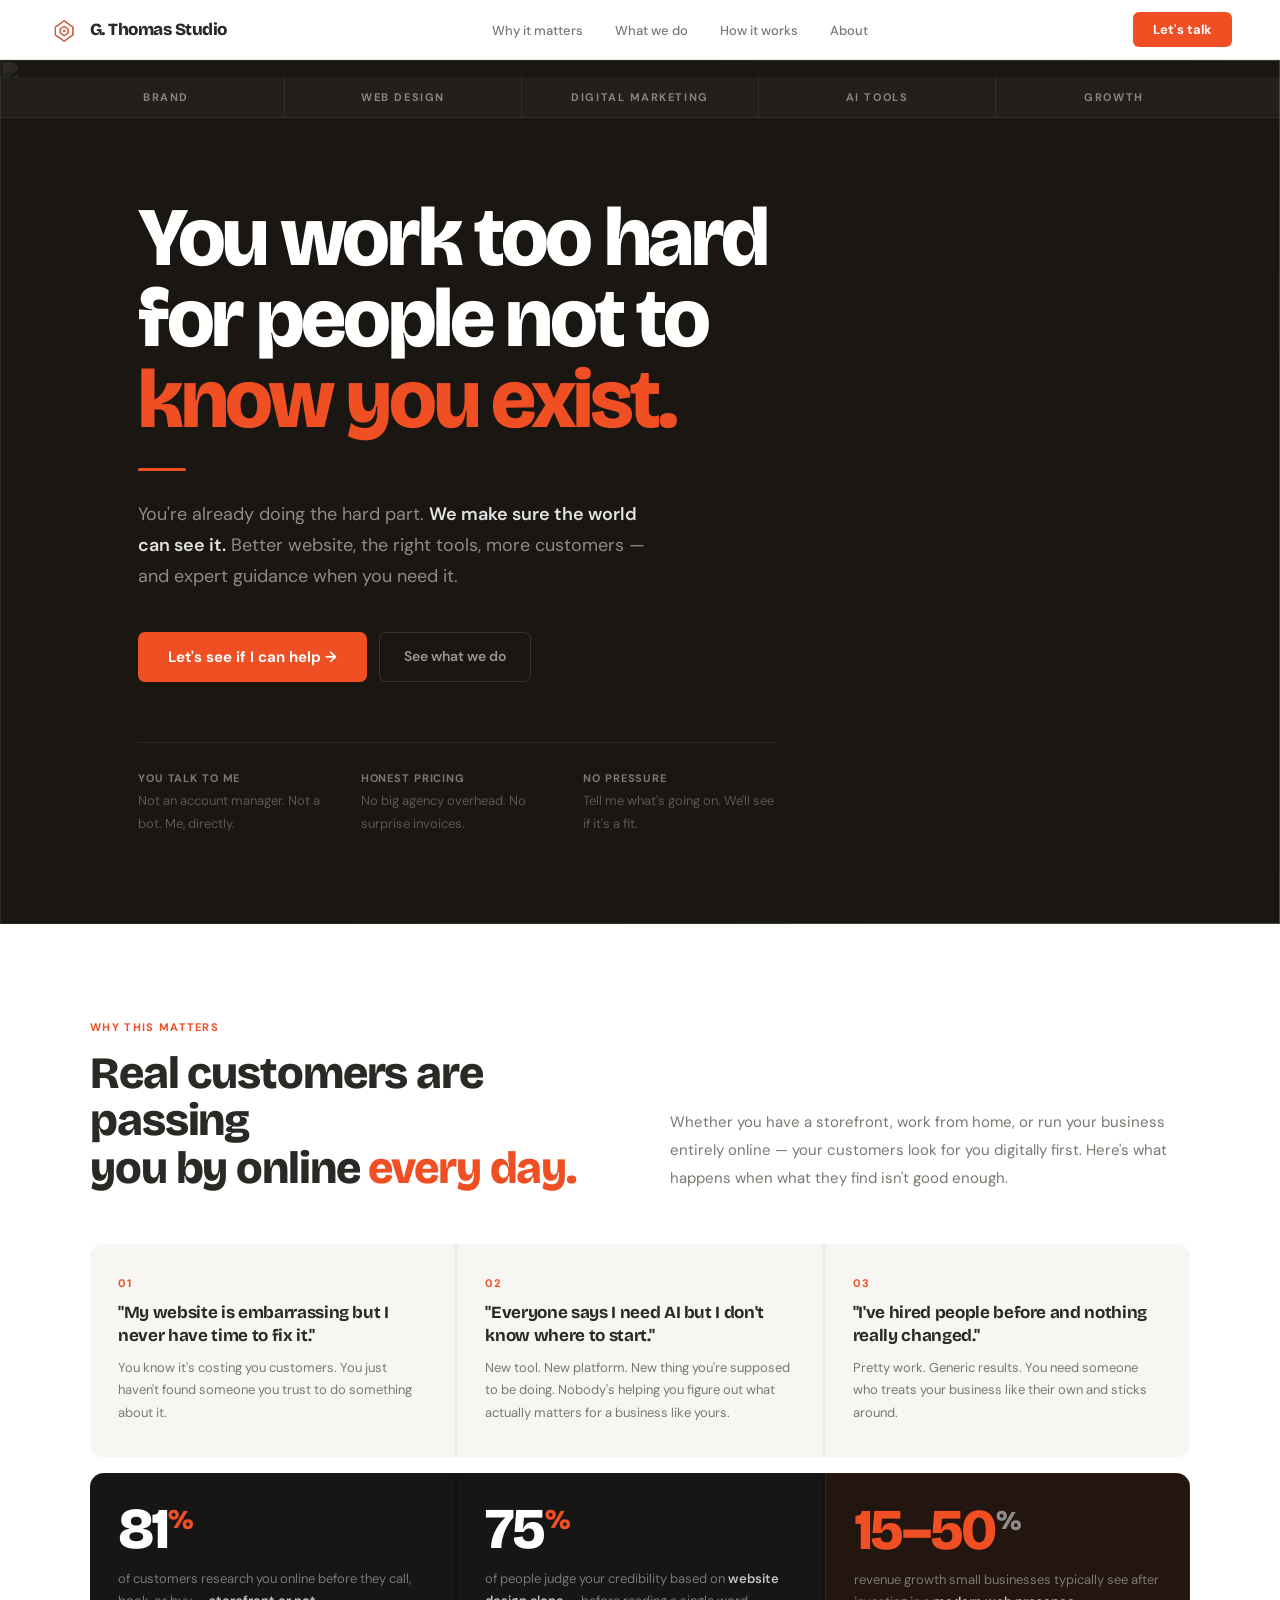
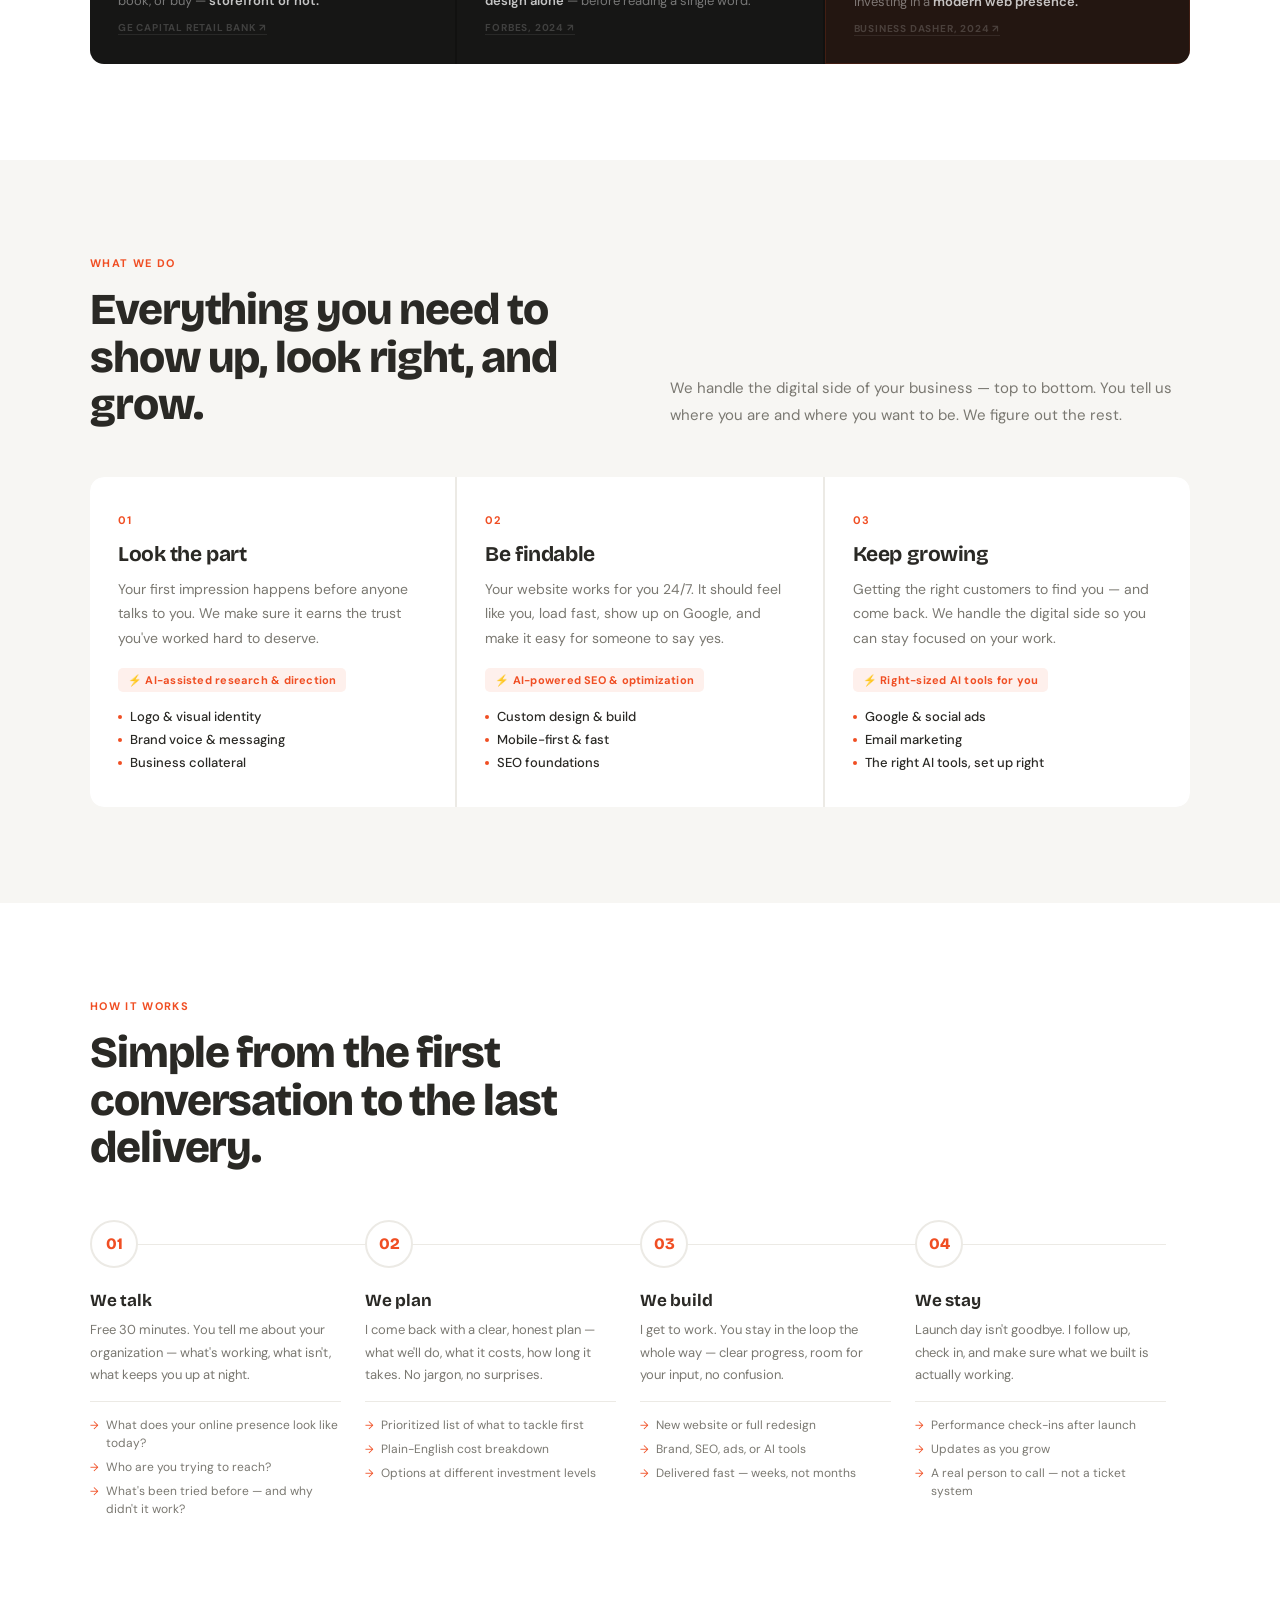
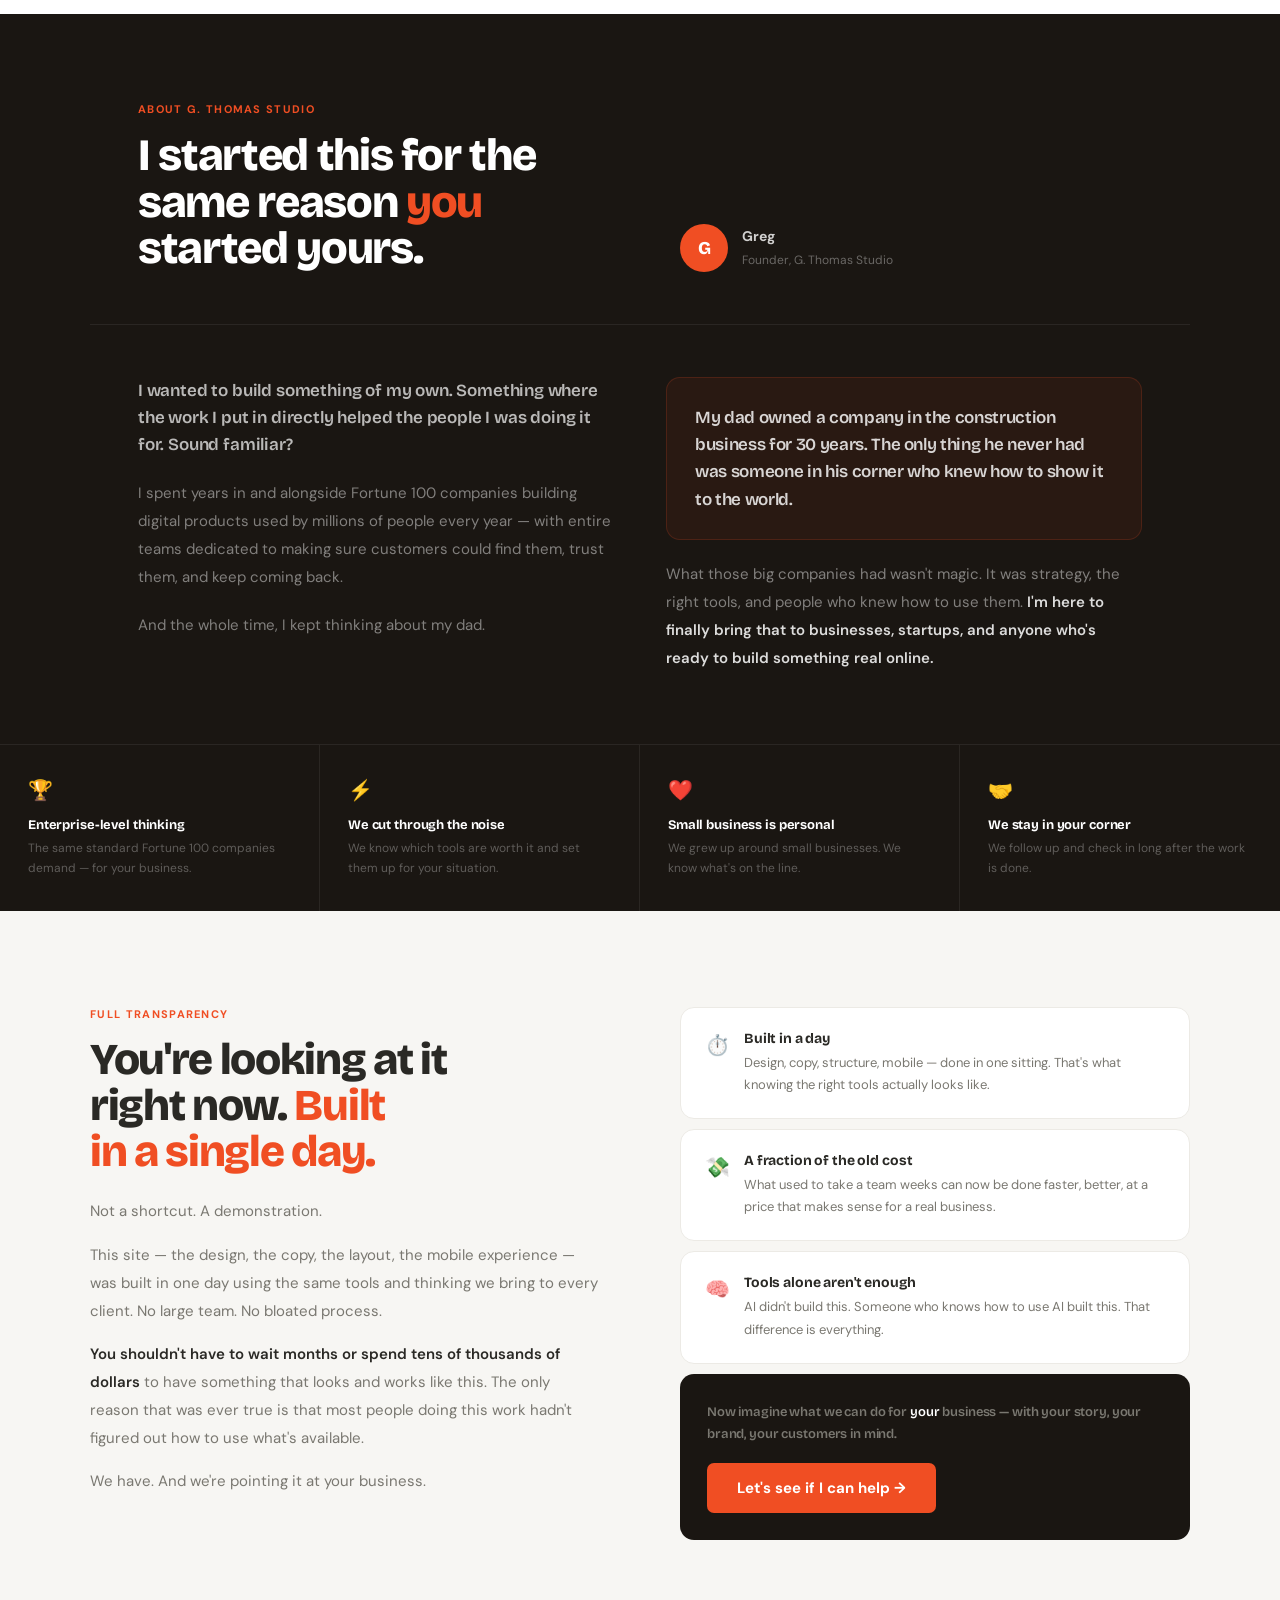
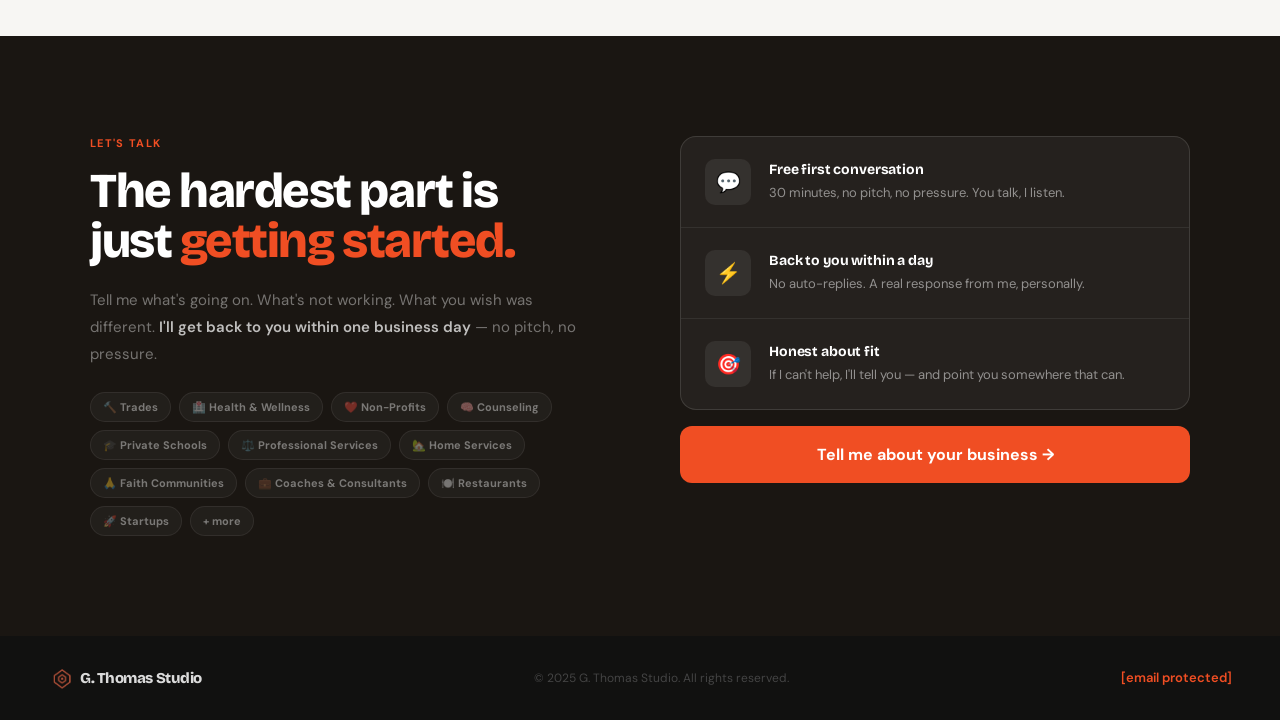
==== commit 50943a25: "Add files via upload" ====
--- a/index.html
+++ b/index.html
@@ -3,8 +3,8 @@
 <head>
 <meta charset="UTF-8"/>
 <meta name="viewport" content="width=device-width, initial-scale=1.0"/>
-<title>G. Thomas Studio — Website, Brand & Digital for Small Business</title>
-<meta name="description" content="G. Thomas Studio helps small businesses look the part, get found, and grow online. Website design, branding, SEO, and AI tools — without the agency overhead."/>
+<title>G. Thomas Studio — Websites, Brand, Digital & Expert Consulting</title>
+<meta name="description" content="G. Thomas Studio builds websites, brands, and digital presence — and consults on AI tools, tech stack, and digital strategy. For small businesses, startups, and individuals."/>
 <meta name="author" content="G. Thomas Studio"/>
 
 <!-- Favicon -->
@@ -12,8 +12,8 @@
 <link rel="apple-touch-icon" href="logo.png"/>
 
 <!-- Open Graph (how the link looks when shared on social / text) -->
-<meta property="og:title" content="G. Thomas Studio — Website, Brand & Digital for Small Business"/>
-<meta property="og:description" content="Finally. Someone in your corner. We help small businesses look the part, get found, and grow online."/>
+<meta property="og:title" content="G. Thomas Studio — Website, Brand, Digital & Consulting"/>
+<meta property="og:description" content="Finally. Someone in your corner. Websites, branding, digital presence, and consulting on AI tools and tech — without the overhead."/>
 <meta property="og:image" content="hero.jpg"/>
 <meta property="og:url" content="https://gts.studio"/>
 <meta property="og:type" content="website"/>
@@ -1126,7 +1126,7 @@
   <div class="hero-content">
     <h1>You work too hard<br>for people not to<br><em>know you exist.</em></h1>
     <div class="hero-rule"></div>
-    <p class="hero-sub">You're already doing the hard part. <strong>We make sure the world can see it.</strong> Better website, the right tools, more customers — we handle it all so you don't have to.</p>
+    <p class="hero-sub">You're already doing the hard part. <strong>We make sure the world can see it.</strong> Better website, the right tools, more customers — and expert guidance when you need it.</p>
     <div class="hero-btns">
       <a href="#contact" class="btn-orange" onclick="openFormModal(event)">Let's see if I can help →</a>
       <a href="#services" class="btn-ghost">See what we do</a>
@@ -1332,8 +1332,8 @@
       <div class="about-pull">
         <p>My dad owned a company in the construction business for 30 years. The only thing he never had was someone in his corner who knew how to show it to the world.</p>
       </div>
-      <p class="about-mobile-cta" style="display:none">What those big companies had wasn't magic — it was strategy, the right tools, and people who knew how to use them. <strong>I'm here to finally bring that to businesses like yours.</strong></p>
-      <p class="about-body">What those big companies had wasn't magic. It was strategy, the right tools, and people who knew how to use them. <strong>I'm here to finally bring that to businesses like yours.</strong></p>
+      <p class="about-mobile-cta" style="display:none">What those big companies had wasn't magic — it was strategy, the right tools, and people who knew how to use them. <strong>I'm here to finally bring that to businesses, startups, and anyone who's ready to build something real online.</strong></p>
+      <p class="about-body">What those big companies had wasn't magic. It was strategy, the right tools, and people who knew how to use them. <strong>I'm here to finally bring that to businesses, startups, and anyone who's ready to build something real online.</strong></p>
     </div>
   </div>
   <div class="about-values">
@@ -1677,6 +1677,7 @@
           <button class="sf-opt" data-val="Trades / contractor">Trades / Contractor</button>
           <button class="sf-opt" data-val="Counseling / therapy">Counseling / Therapy</button>
           <button class="sf-opt" data-val="Faith community">Faith Community</button>
+          <button class="sf-opt" data-val="Larger org / team">Larger Org / Team</button>
           <button class="sf-opt" data-val="Something else">Something Else</button>
         </div>
       </div>
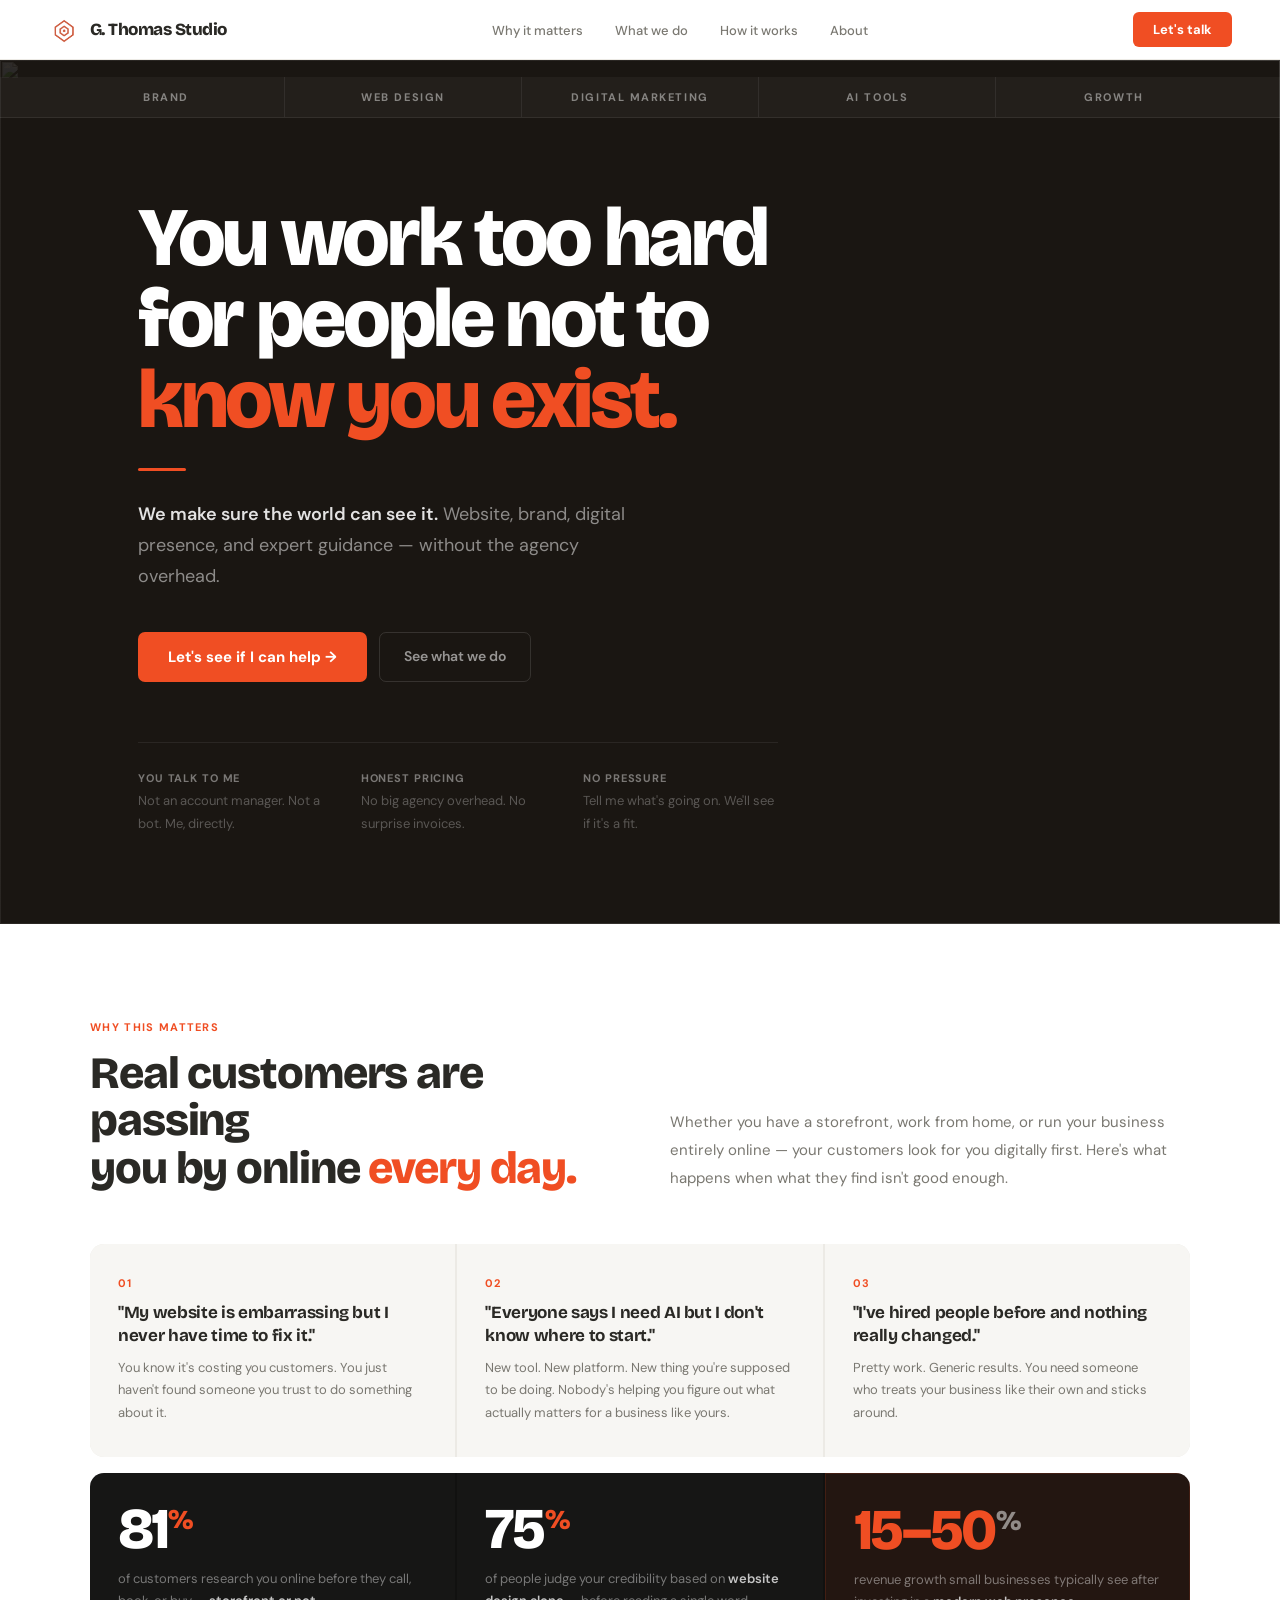
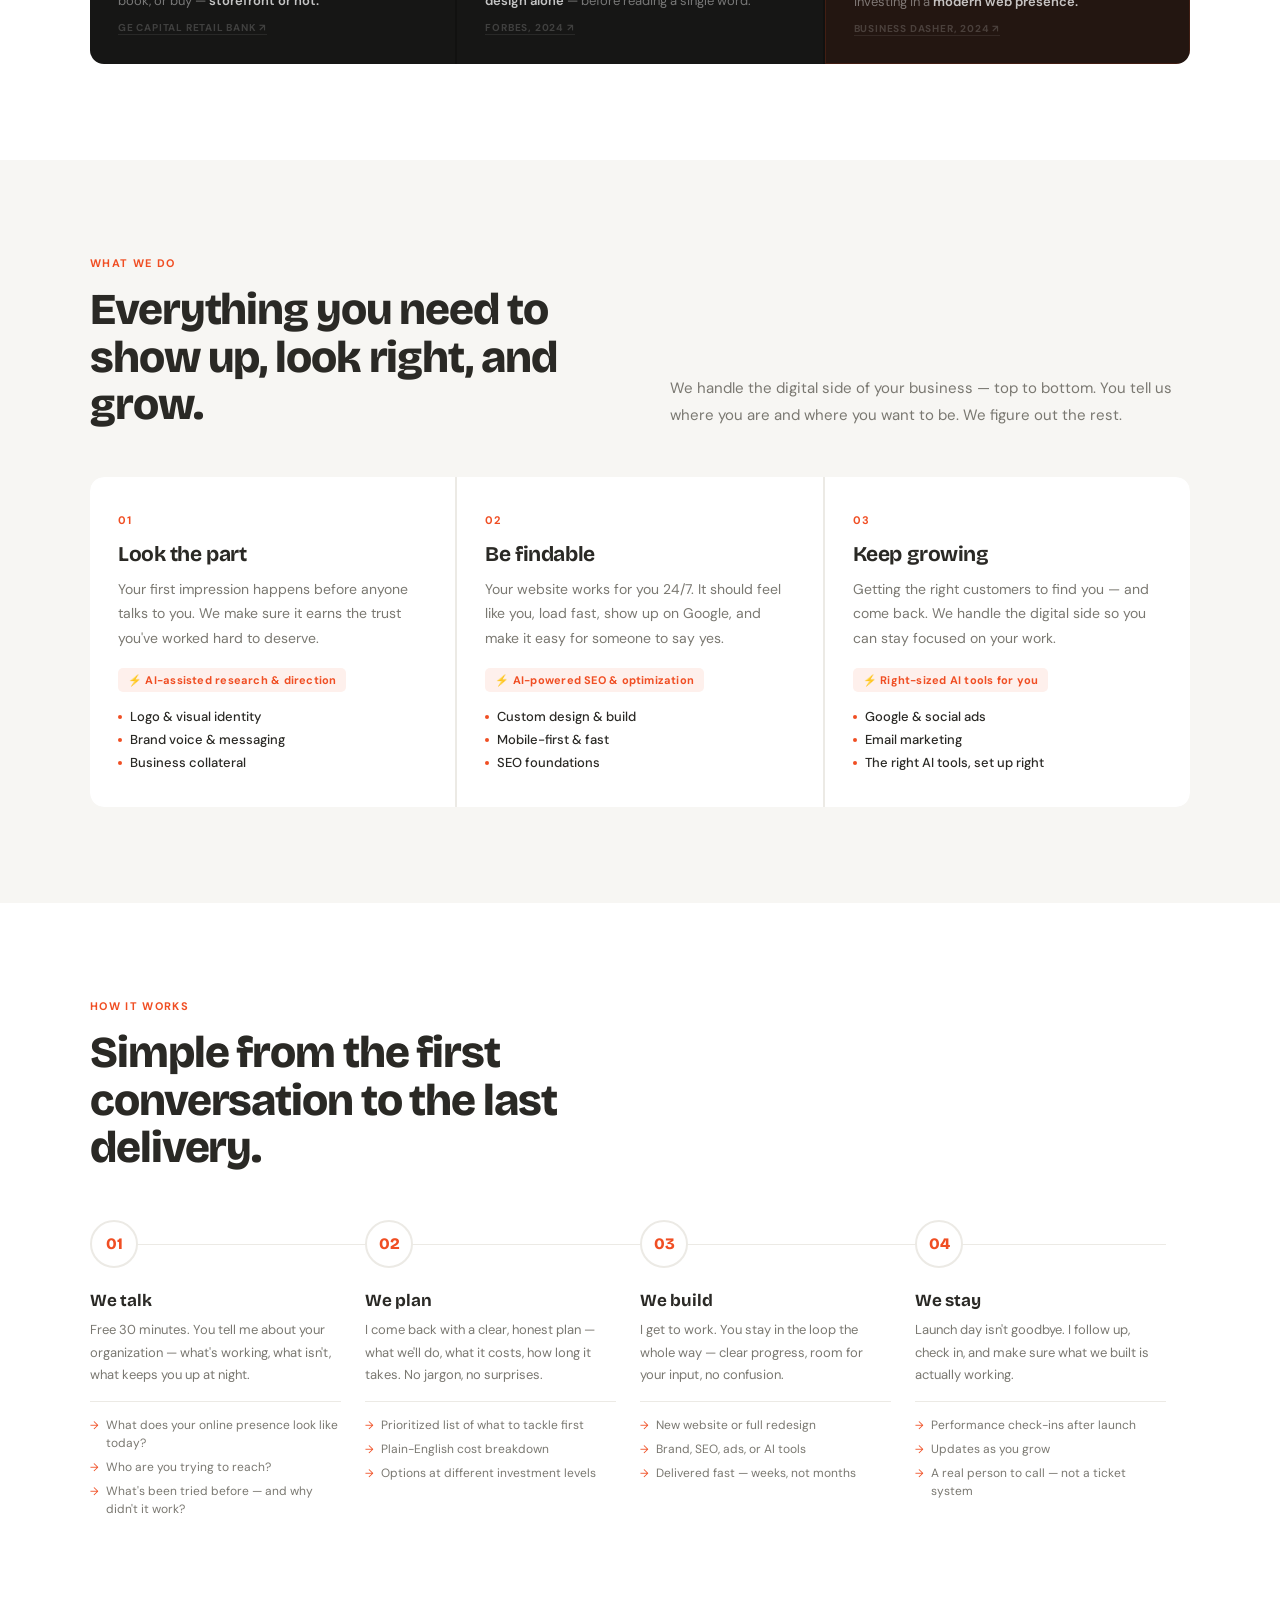
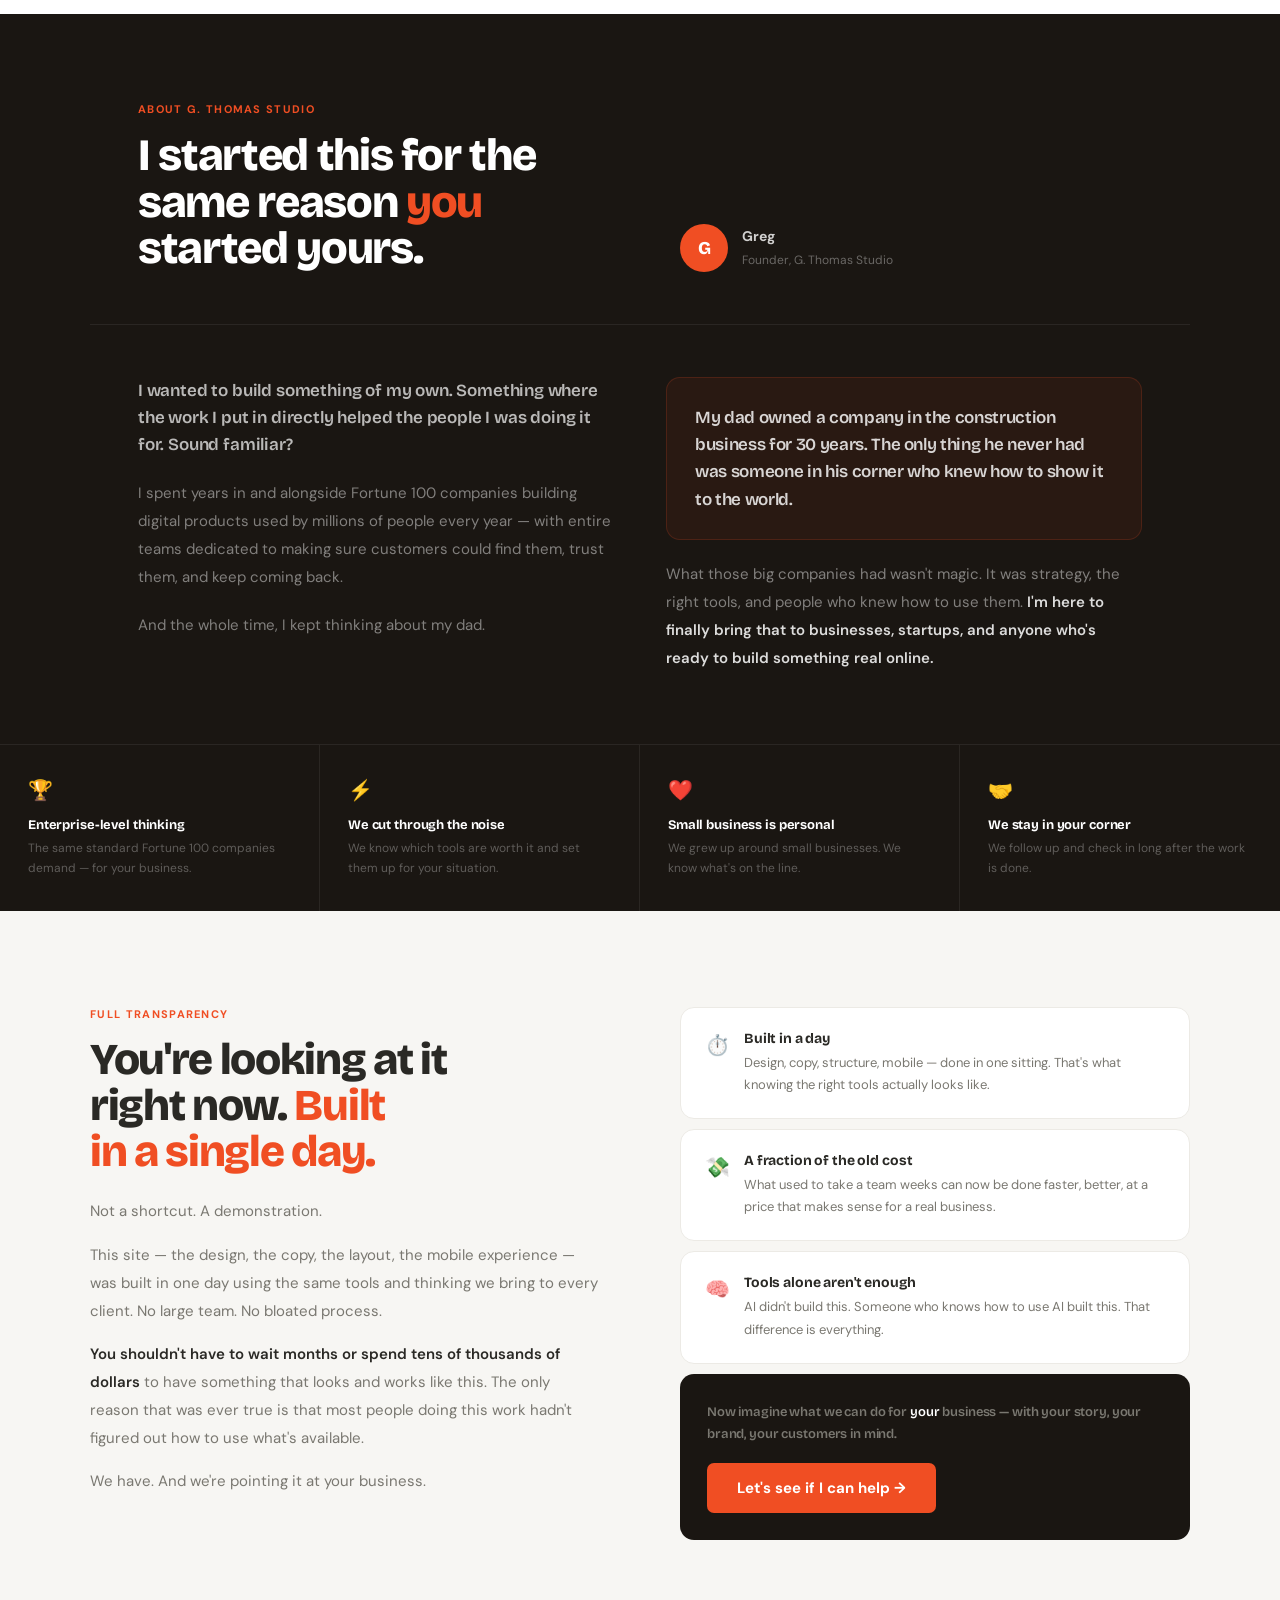
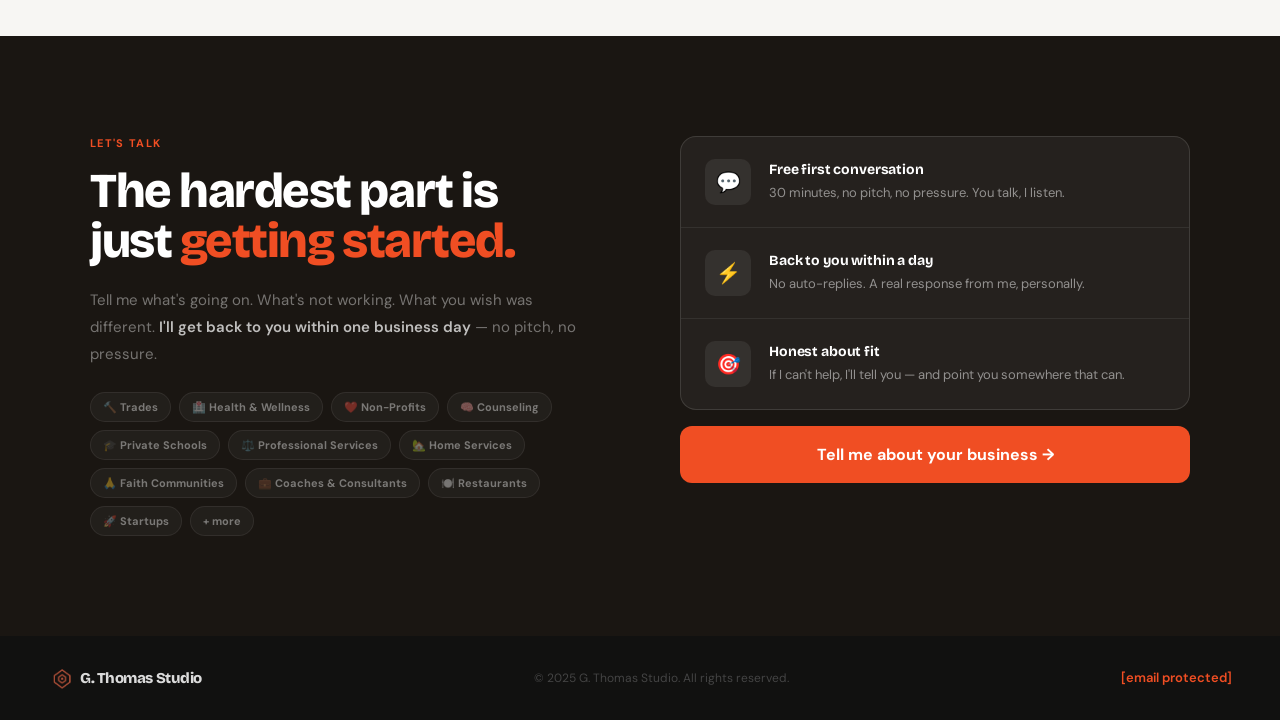
==== commit 256d30d3: "Add files via upload" ====
--- a/index.html
+++ b/index.html
@@ -27,7 +27,8 @@
 <link href="https://fonts.googleapis.com/css2?family=Bricolage+Grotesque:opsz,wght@12..96,300;12..96,400;12..96,500;12..96,600;12..96,700;12..96,800&family=DM+Sans:ital,opsz,wght@0,9..40,400;0,9..40,500;0,9..40,600;1,9..40,400&display=swap" rel="stylesheet"/>
 <style>
 *,*::before,*::after{box-sizing:border-box;margin:0;padding:0}
-html{scroll-behavior:smooth}
+html{scroll-behavior:smooth;overflow-x:hidden}
+body{overflow-x:hidden}
 
 :root {
   --black: #111110;
@@ -828,6 +829,12 @@
 /* ── MOBILE (≤768px) ── */
 @media(max-width:768px){
 
+
+  /* Prevent any section overflow */
+  section, .hero, .reality, .services, .process, .about, .proof, .contact {
+    max-width: 100vw;
+    overflow-x: hidden;
+  }
   /* Nav */
   nav { padding:0 20px; }
   .nav-links { display:none; }
@@ -836,12 +843,12 @@
   /* Hero */
   .service-strip { display:none; }
   .hero { min-height:auto; }
-  .hero-content { padding:44px 20px; }
-  .hero h1 { font-size:34px; line-height:1.02; letter-spacing:-0.03em; }
-  .hero-rule { margin:18px 0; width:36px; }
-  .hero-sub { font-size:15px; line-height:1.7; margin-bottom:24px; }
+  .hero-content { padding:52px 20px 48px; }
+  .hero h1 { font-size:40px; line-height:0.98; letter-spacing:-0.04em; }
+  .hero-rule { margin:20px 0; width:32px; }
+  .hero-sub { font-size:15px; line-height:1.65; margin-bottom:28px; max-width:100%; }
   .hero-btns { flex-direction:column; gap:0; }
-  .hero-btns .btn-orange { width:100%; justify-content:center; padding:15px; font-size:15px; border-radius:8px; }
+  .hero-btns .btn-orange { width:100%; justify-content:center; padding:17px; font-size:16px; font-weight:800; border-radius:10px; letter-spacing:-0.01em; }
   .hero-btns .btn-ghost { display:none; }
   .hero-strip { display:none; }
 
@@ -1126,7 +1133,7 @@
   <div class="hero-content">
     <h1>You work too hard<br>for people not to<br><em>know you exist.</em></h1>
     <div class="hero-rule"></div>
-    <p class="hero-sub">You're already doing the hard part. <strong>We make sure the world can see it.</strong> Better website, the right tools, more customers — and expert guidance when you need it.</p>
+    <p class="hero-sub"><strong>We make sure the world can see it.</strong> Website, brand, digital presence, and expert guidance — without the agency overhead.</p>
     <div class="hero-btns">
       <a href="#contact" class="btn-orange" onclick="openFormModal(event)">Let's see if I can help →</a>
       <a href="#services" class="btn-ghost">See what we do</a>
@@ -1460,38 +1467,79 @@
   document.querySelectorAll('.p-step').forEach(step => {
     if (step.dataset.accordionInit) return;
     step.dataset.accordionInit = '1';
+
+    // Grab content BEFORE clearing
     const numWrap = step.querySelector('.p-num-wrap');
     const h3 = step.querySelector('h3');
     const p = step.querySelector('p');
     const ul = step.querySelector('.p-examples');
-    // Build header row
+
+    if (!numWrap || !h3) return;
+
+    // Header row: number + title + chevron all inline
     const header = document.createElement('div');
     header.className = 'p-step-mobile-header';
-    header.appendChild(numWrap.cloneNode(true));
+    header.style.cssText = 'display:flex;align-items:center;gap:14px;padding:16px 0;cursor:pointer;width:100%;';
+
+    const numClone = numWrap.cloneNode(true);
+    numClone.style.cssText = 'flex-shrink:0;width:38px;height:38px;margin-bottom:0;';
+    header.appendChild(numClone);
+
     const h3clone = h3.cloneNode(true);
-    h3clone.style.marginBottom = '0';
+    h3clone.style.cssText = 'margin:0;flex:1;font-size:15px;font-weight:700;';
     header.appendChild(h3clone);
+
     const chevron = document.createElement('span');
     chevron.className = 'p-step-mobile-chevron';
-    chevron.textContent = '＋';
+    chevron.style.cssText = 'margin-left:auto;font-size:20px;color:#E8470A;transition:transform 0.25s;flex-shrink:0;';
+    chevron.textContent = '+';
     header.appendChild(chevron);
-    // Build body
+
+    // Body: hidden by default
     const body = document.createElement('div');
     body.className = 'p-step-mobile-body';
-    if (p) body.appendChild(p.cloneNode(true));
-    if (ul) body.appendChild(ul.cloneNode(true));
-    // Hide originals, insert new
+    body.style.cssText = 'display:none;padding:4px 0 18px 52px;';
+    if (p) {
+      const pClone = p.cloneNode(true);
+      pClone.style.cssText = 'font-size:13px;line-height:1.75;color:#888;margin-bottom:10px;';
+      body.appendChild(pClone);
+    }
+    if (ul) {
+      const ulClone = ul.cloneNode(true);
+      body.appendChild(ulClone);
+    }
+
+    // Swap content
     step.innerHTML = '';
+    step.style.cssText = 'border-bottom:1px solid rgba(0,0,0,0.08);';
     step.appendChild(header);
     step.appendChild(body);
-    step.addEventListener('click', function() {
+
+    // Toggle on click
+    header.addEventListener('click', function() {
       const isOpen = step.classList.contains('open');
-      document.querySelectorAll('.p-step').forEach(s => s.classList.remove('open'));
-      if (!isOpen) step.classList.add('open');
+      document.querySelectorAll('.p-step').forEach(s => {
+        s.classList.remove('open');
+        const b = s.querySelector('.p-step-mobile-body');
+        const c = s.querySelector('.p-step-mobile-chevron');
+        if (b) b.style.display = 'none';
+        if (c) c.style.transform = '';
+      });
+      if (!isOpen) {
+        step.classList.add('open');
+        body.style.display = 'block';
+        chevron.style.transform = 'rotate(45deg)';
+      }
     });
   });
 }
-window.addEventListener('DOMContentLoaded', initAccordion);
+
+// Run on load and on resize
+if (document.readyState === 'loading') {
+  document.addEventListener('DOMContentLoaded', initAccordion);
+} else {
+  initAccordion();
+}
 
 // ─── FORM MODAL ────────────────────────────────────────
 let sfStep = 1;
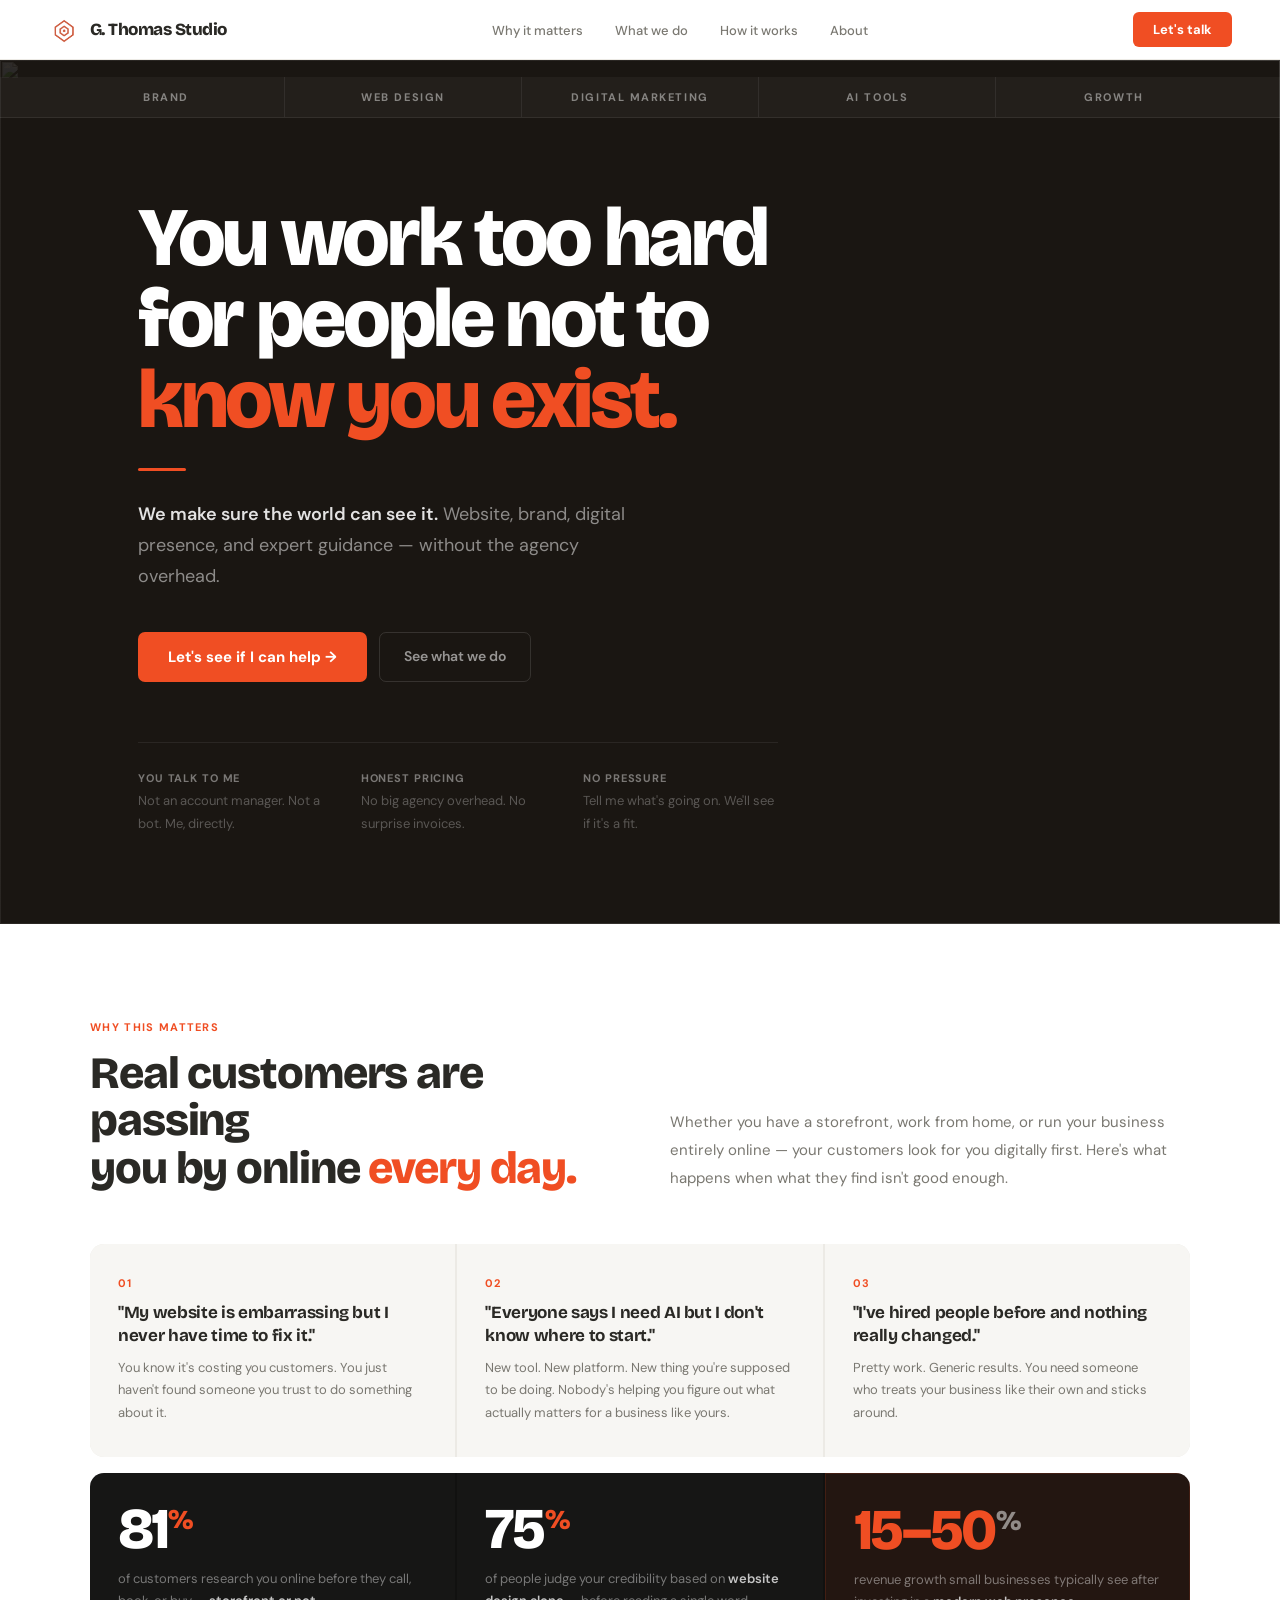
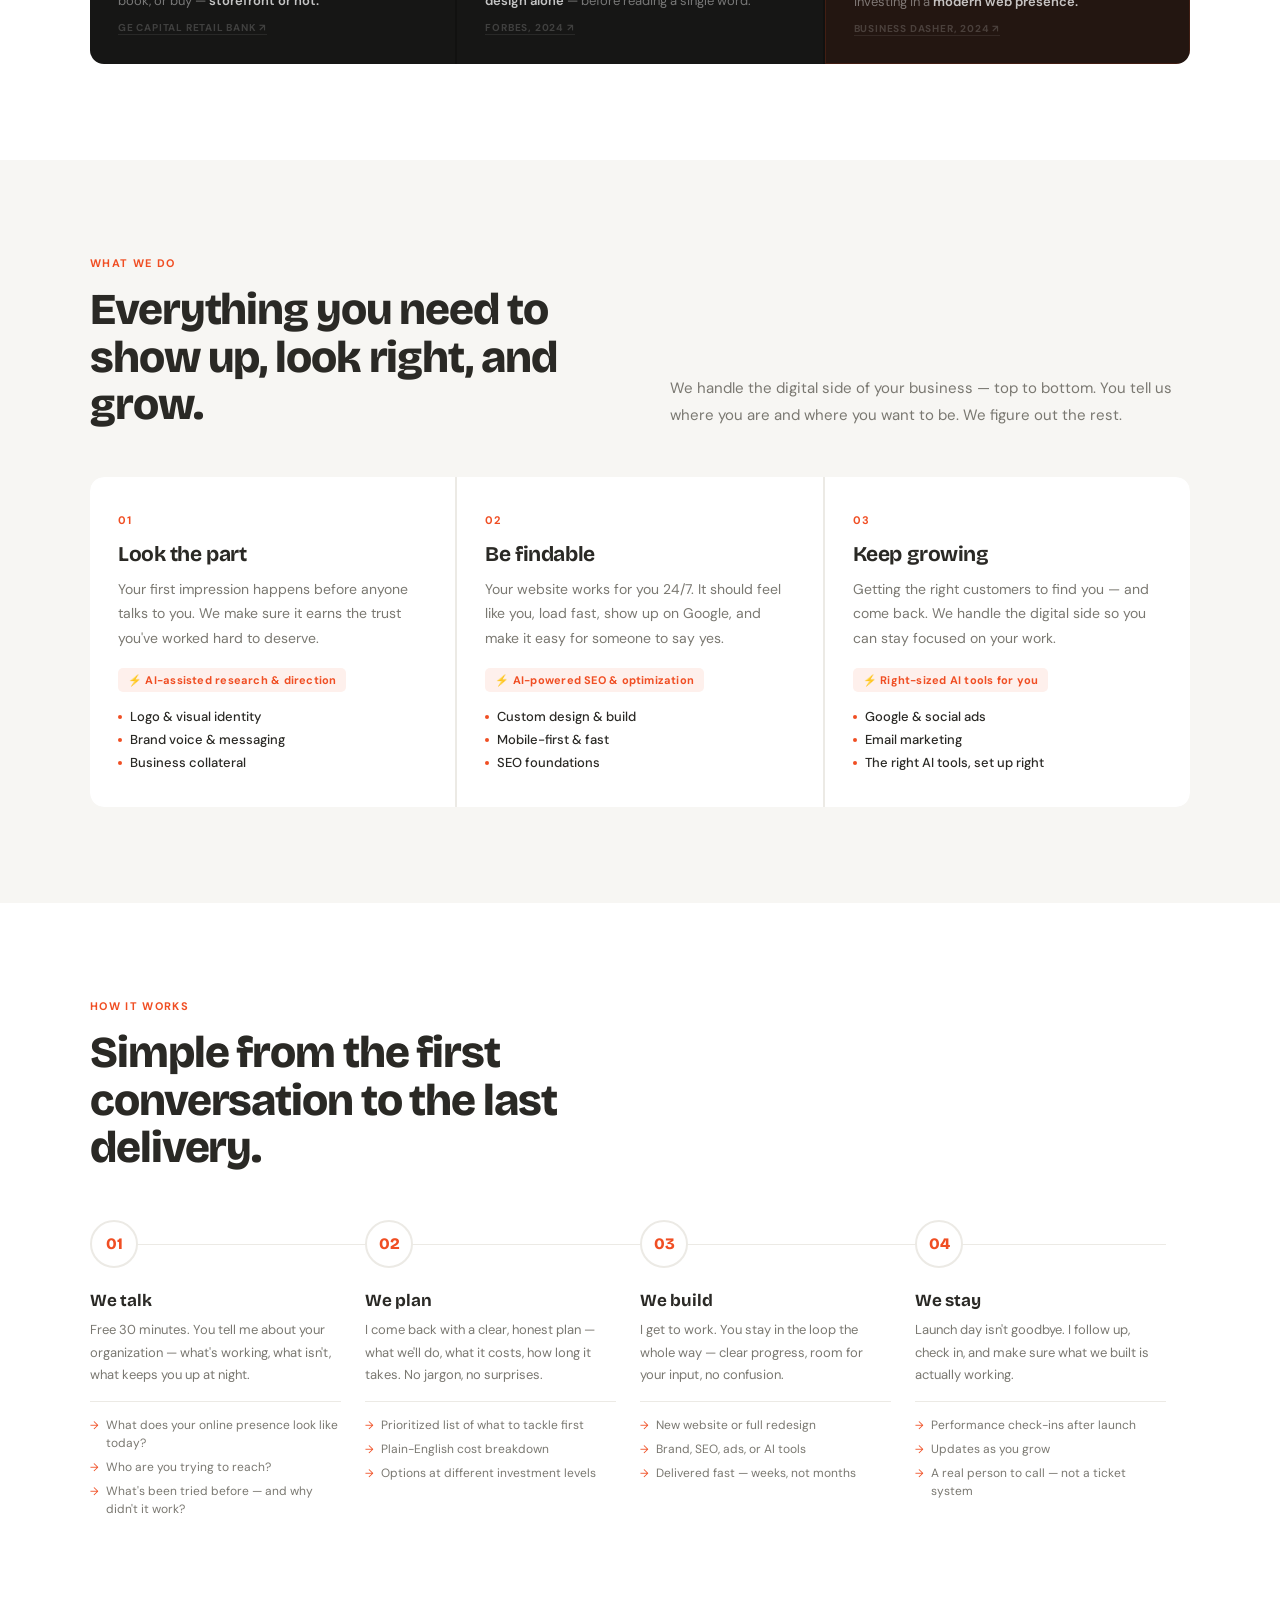
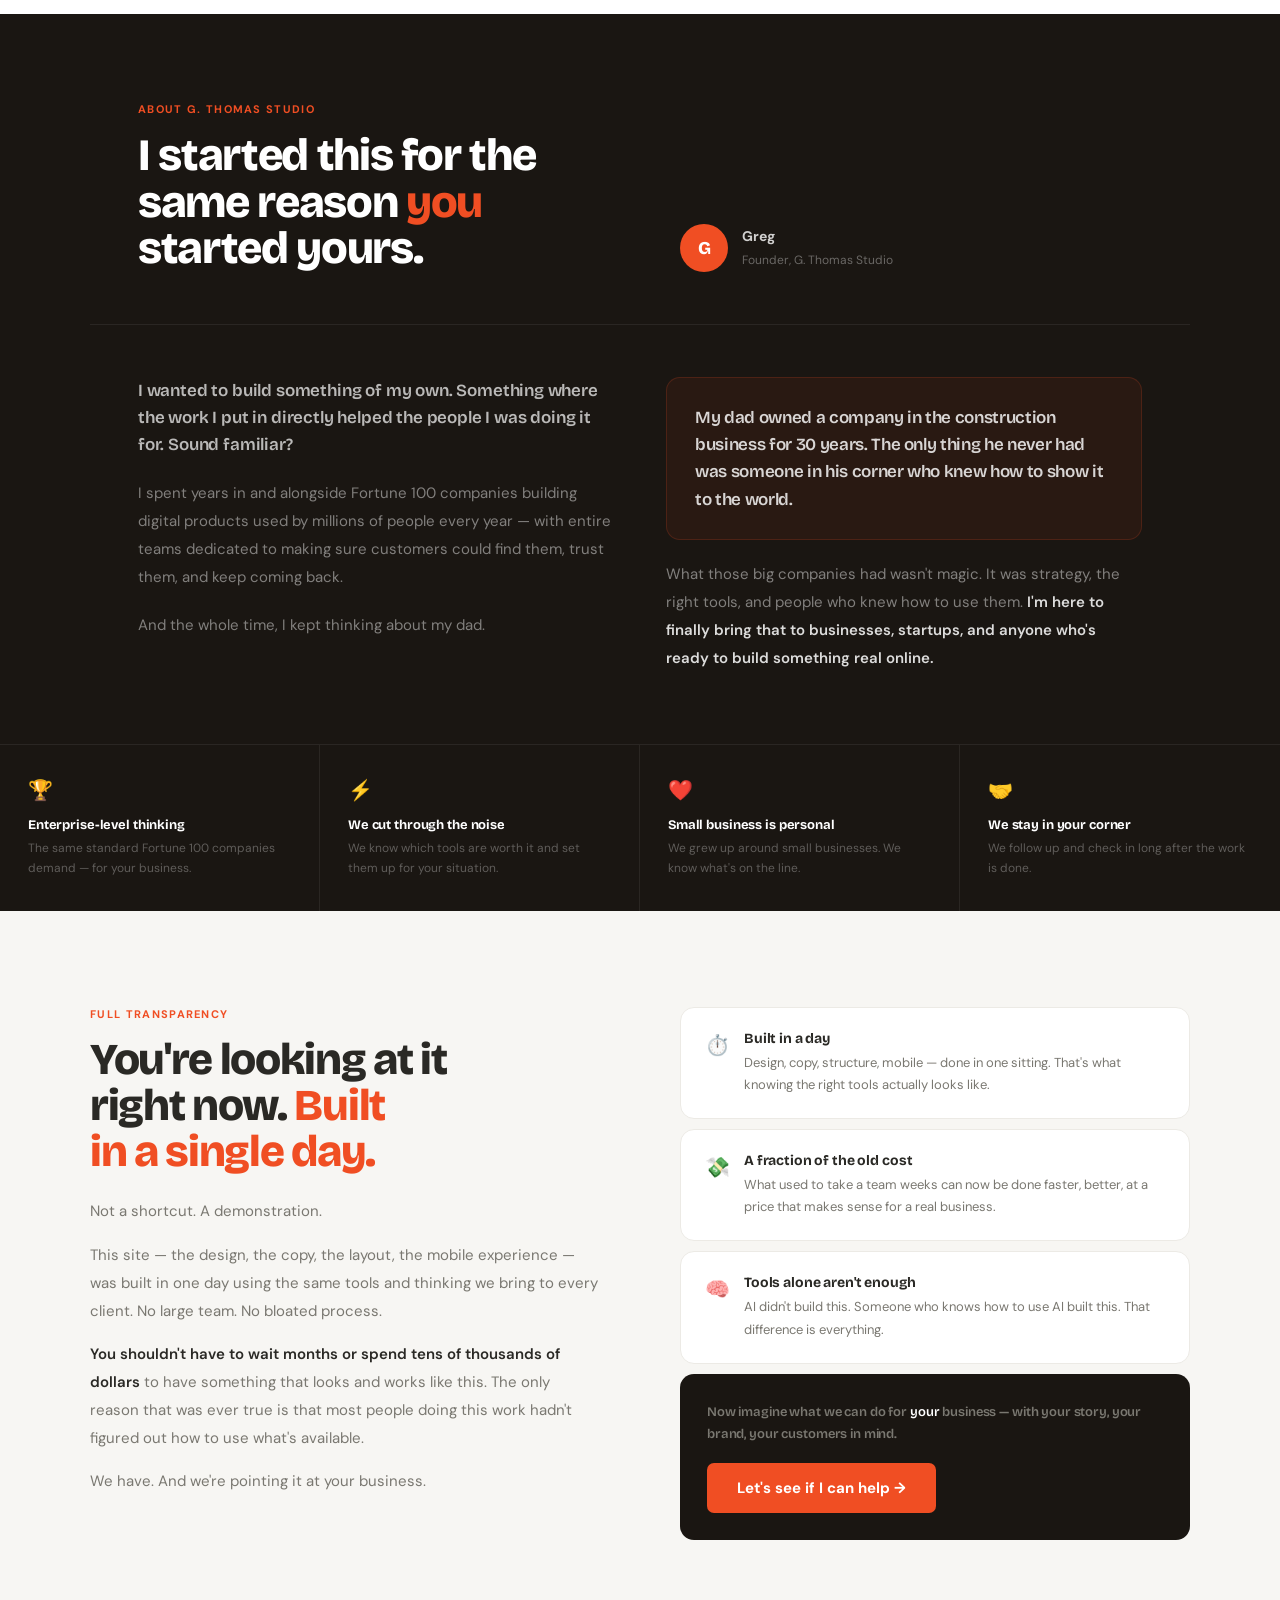
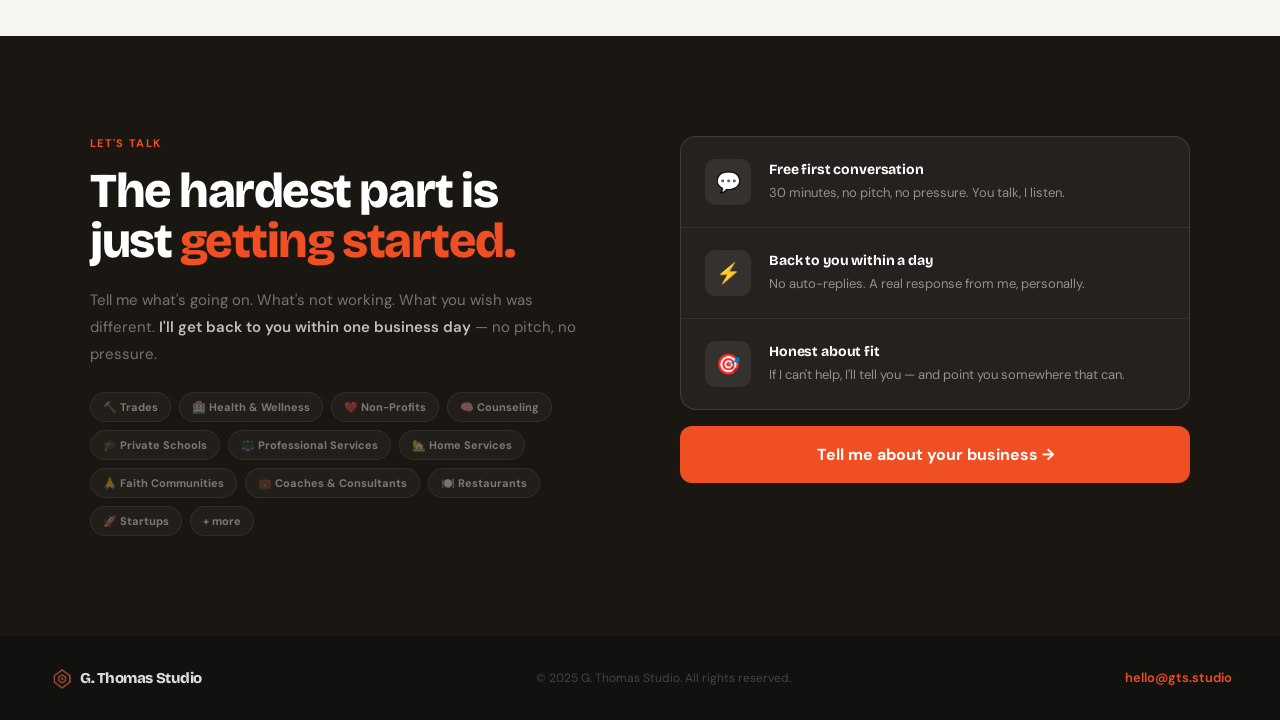
==== commit e12dfeab: "Add files via upload" ====
--- a/index.html
+++ b/index.html
@@ -1454,8 +1454,15 @@
 <footer>
   <a href="#" class="footer-logo"><img src="logo.png" alt="G. Thomas Studio" class="footer-logo-img" /><span class="footer-logo-text">G. Thomas Studio</span></a>
   <span class="footer-copy">© 2025 G. Thomas Studio. All rights reserved.</span>
-  <a id="footerEmail" href="#" class="footer-email"><span class="__cf_email__" data-cfemail="69010c050506290e1d1a471a1d1c0d0006">[email&#160;protected]</span></a>
-  <script data-cfasync="false" src="/cdn-cgi/scripts/5c5dd728/cloudflare-static/email-decode.min.js"></script><script>document.getElementById('footerEmail').href='mai'+'lto:'+'hello@gts.studio';</script>
+  <a id="footerEmail" href="#" class="footer-email">hello&#64;gts.studio</a>
+  <script>
+    (function(){
+      var e='hello',d='gts.studio';
+      var a=document.getElementById('footerEmail');
+      a.href='mailto:'+e+'@'+d;
+      a.textContent=e+'@'+d;
+    })();
+  </script>
 </footer>
 
 
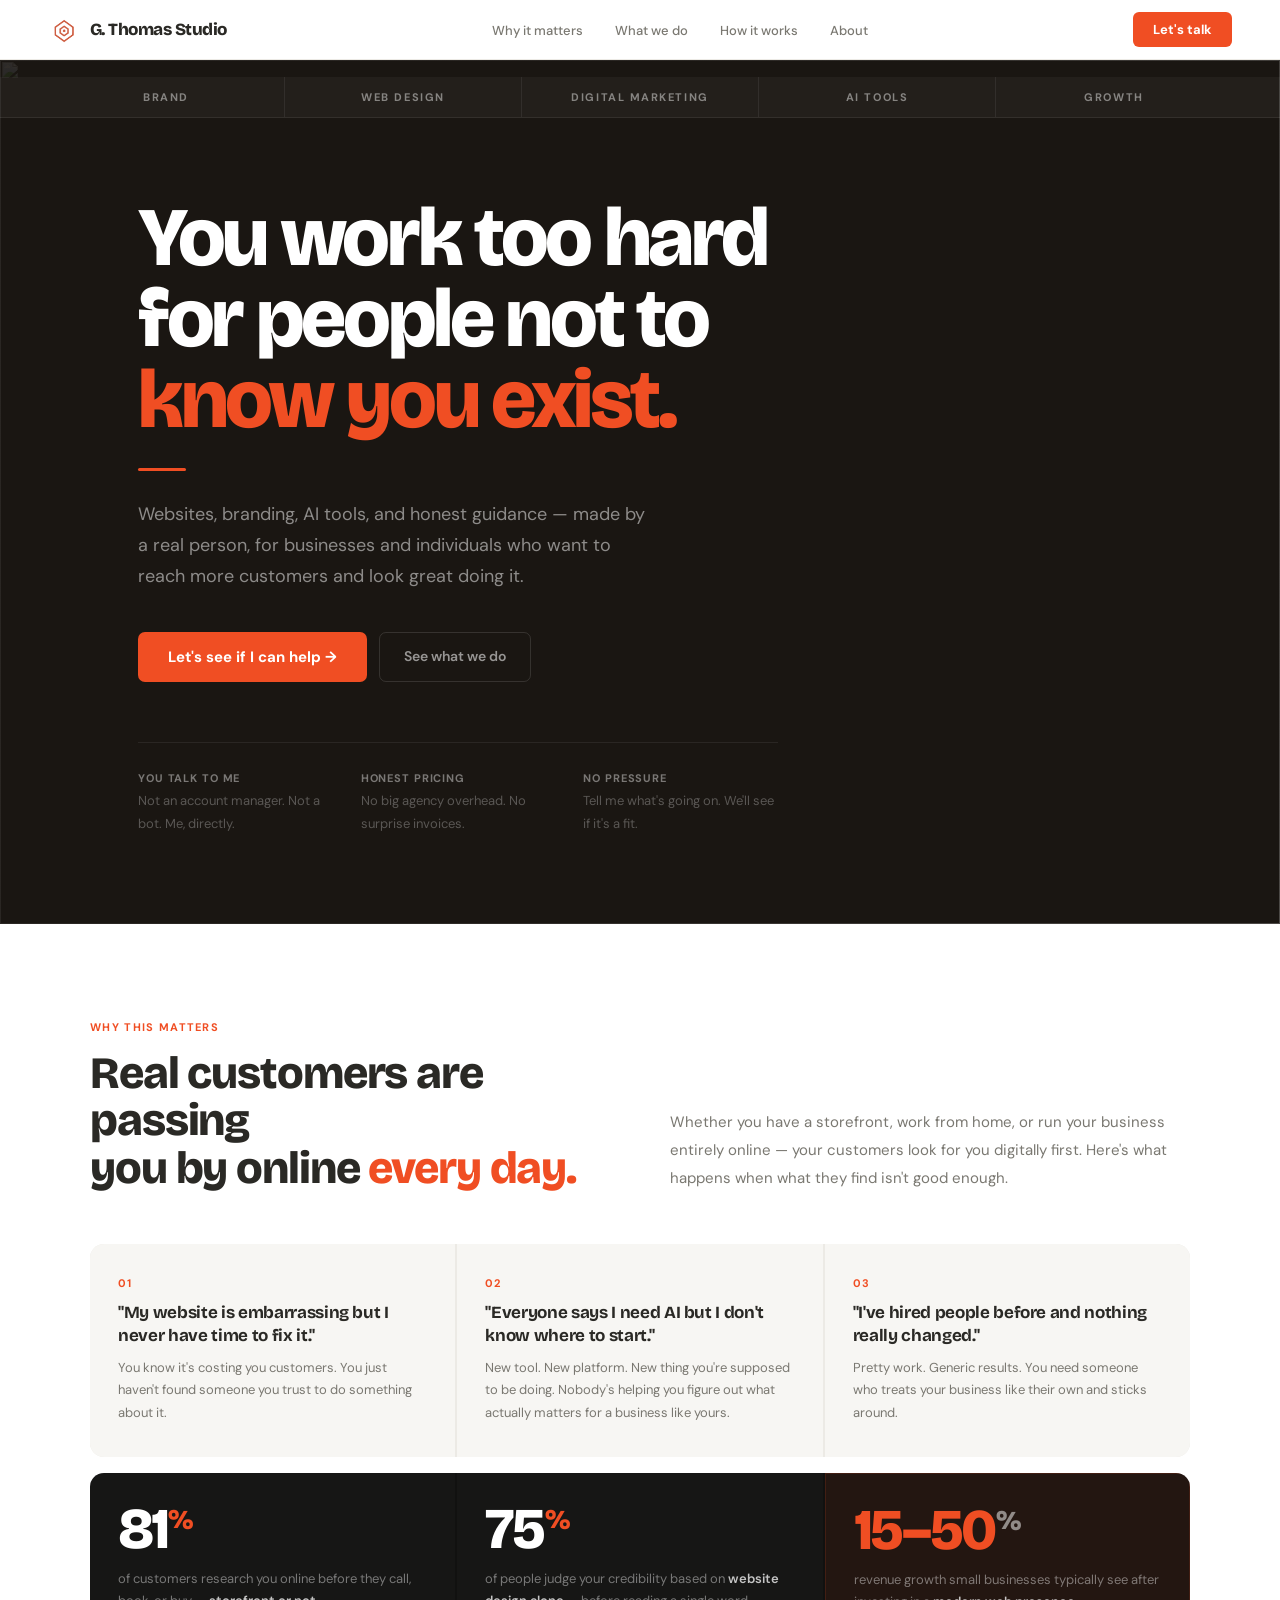
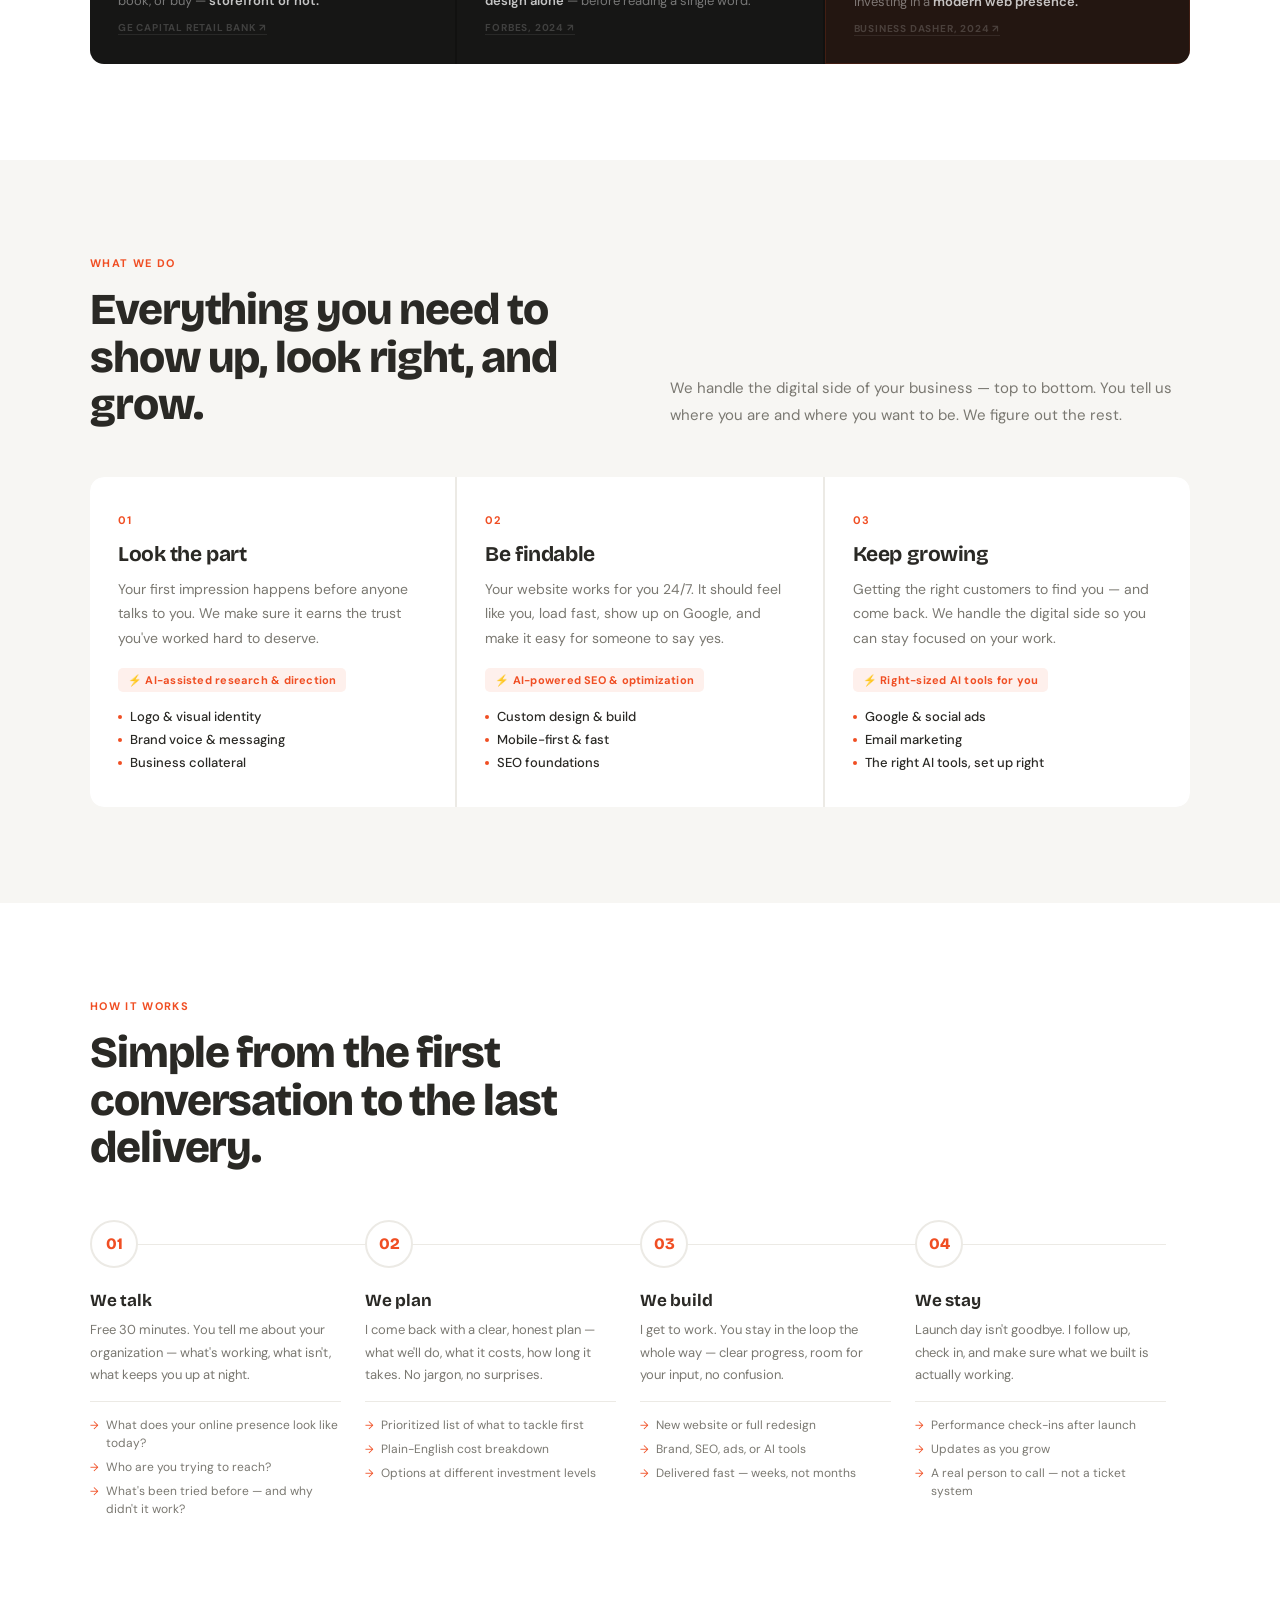
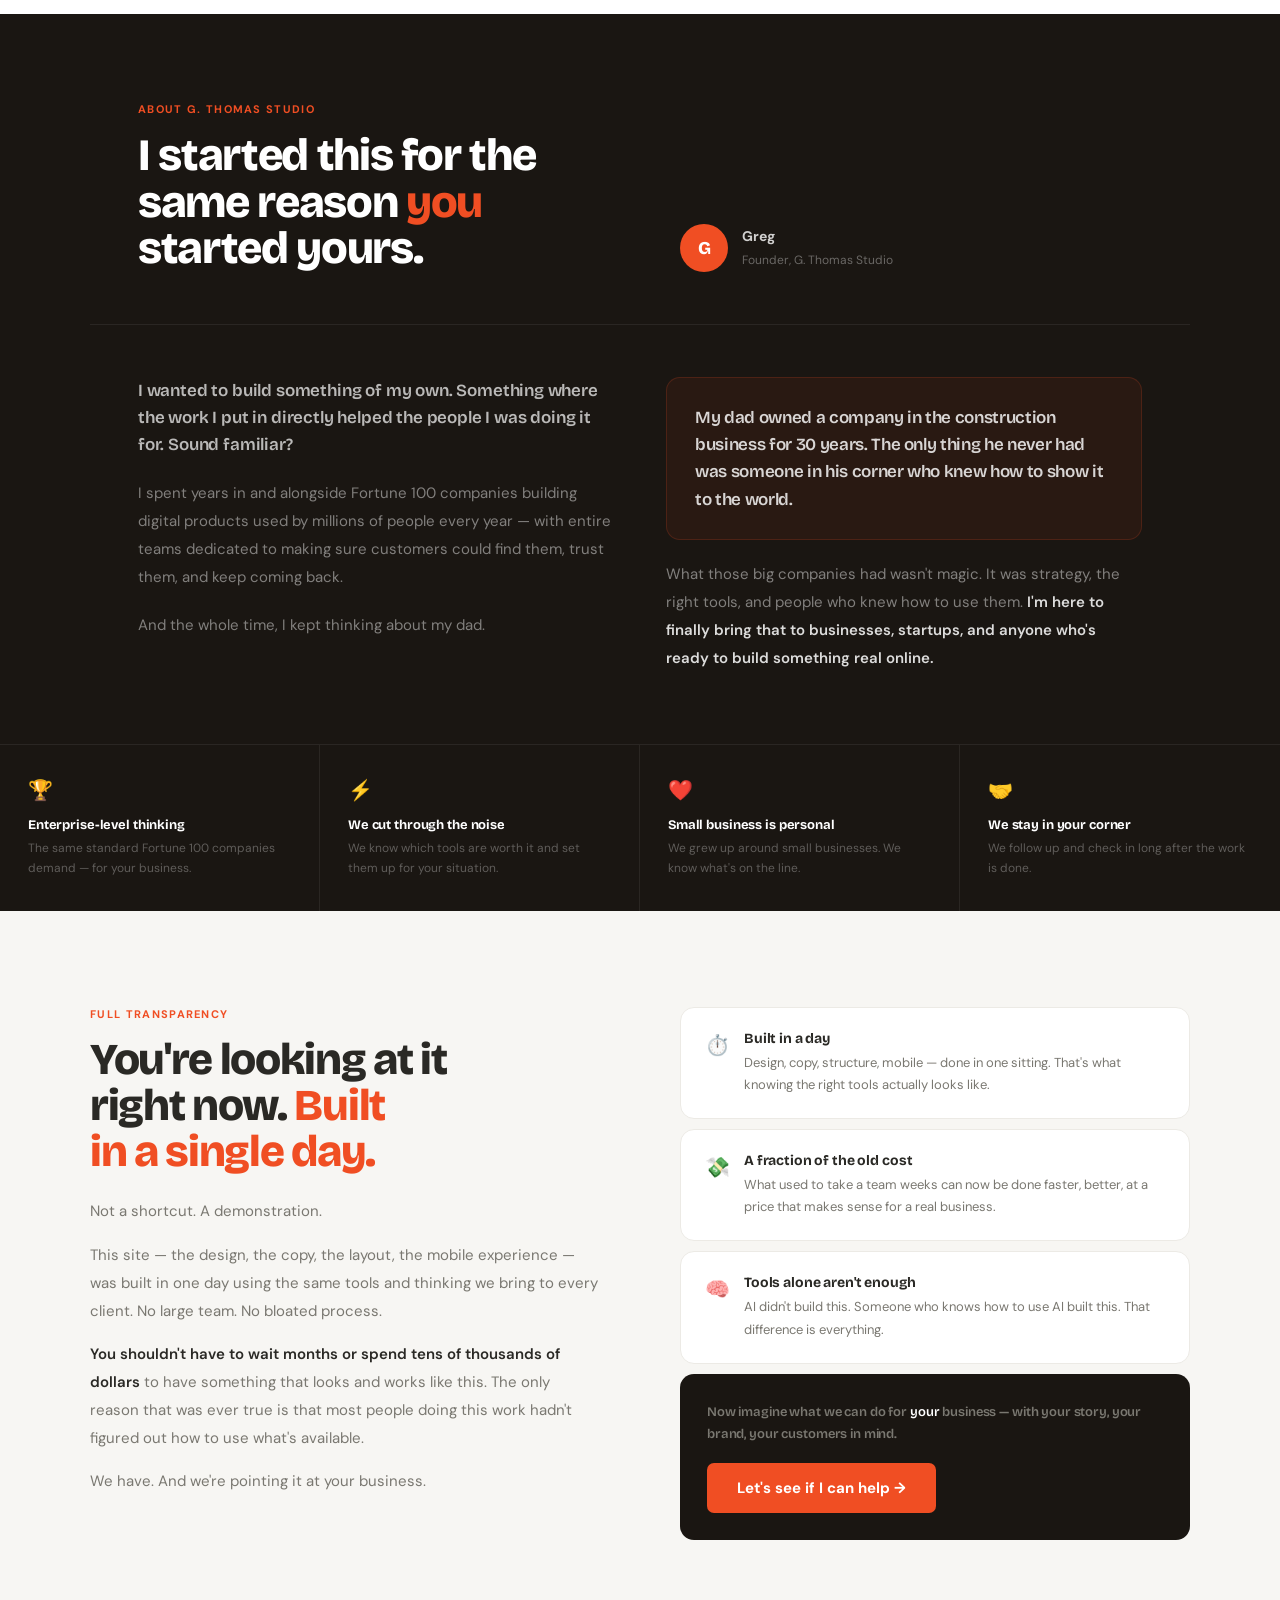
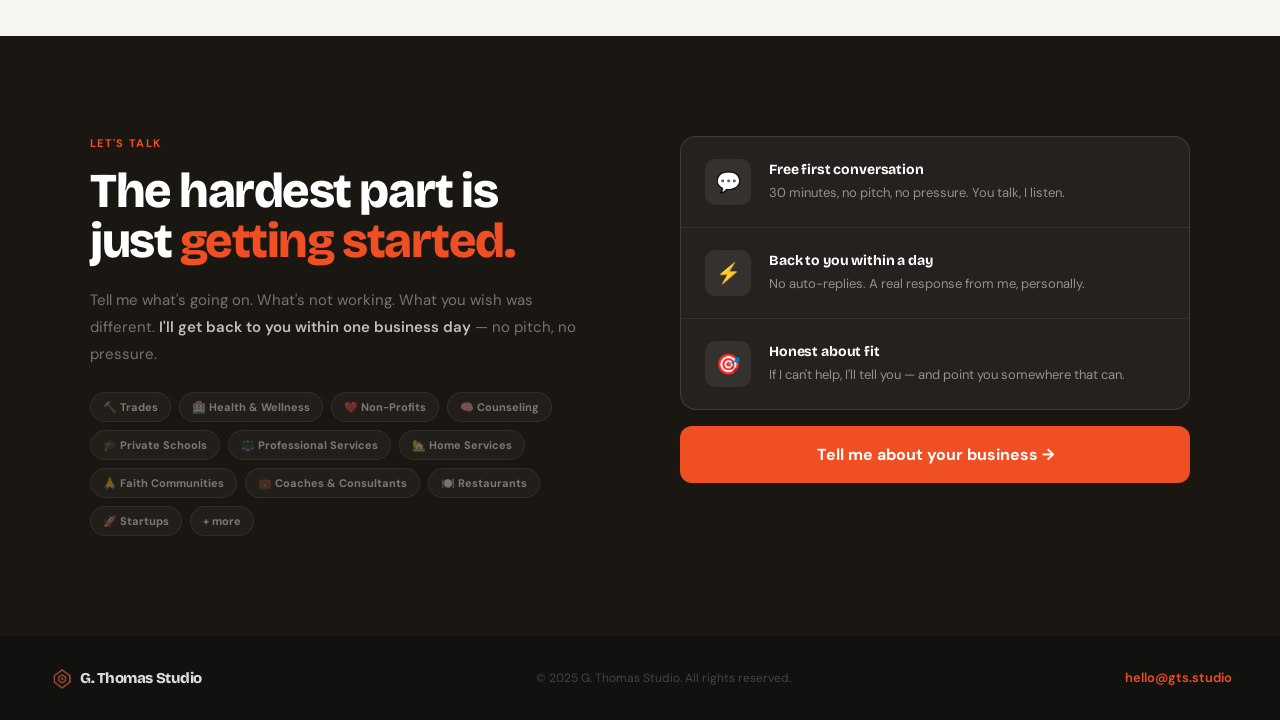
==== commit 60603800: "Add files via upload" ====
--- a/index.html
+++ b/index.html
@@ -898,13 +898,13 @@
   .about-header { padding:44px 20px 24px; grid-template-columns:1fr; gap:0; }
   .about-header h2 { font-size:22px; line-height:1.15; }
   .about-byline { display:none; }
-  .about-body-wrap { padding:0 20px 44px; grid-template-columns:1fr; gap:0; }
-  .about-body { display:none !important; }
-  .about-pull { display:block !important; margin:0 0 20px 0; padding:20px; border-radius:12px; }
+  .about-body-wrap { padding:0 20px 44px; grid-template-columns:1fr; gap:16px; }
+  .about-body { display:block !important; font-size:14px; line-height:1.8; color:rgba(255,255,255,0.5); margin-bottom:12px; }
+  .about-body.lead { display:block !important; font-size:15px; font-weight:600; color:rgba(255,255,255,0.75); margin-bottom:12px; }
+  .about-pull { display:block !important; margin:0 0 16px 0; padding:20px; border-radius:12px; }
   .about-pull p { font-size:14px; line-height:1.75; }
   .about-values { display:none; }
-  /* Show a single closing line on mobile */
-  .about-mobile-cta { display:block !important; font-size:14px; color:var(--mid); line-height:1.7; }
+  .about-mobile-cta { display:block !important; font-size:14px; color:rgba(255,255,255,0.5); line-height:1.7; }
 
   /* Proof */
   .proof { padding:28px 20px; }
@@ -1133,7 +1133,7 @@
   <div class="hero-content">
     <h1>You work too hard<br>for people not to<br><em>know you exist.</em></h1>
     <div class="hero-rule"></div>
-    <p class="hero-sub"><strong>We make sure the world can see it.</strong> Website, brand, digital presence, and expert guidance — without the agency overhead.</p>
+    <p class="hero-sub">Websites, branding, AI tools, and honest guidance — made by a real person, for businesses and individuals who want to reach more customers and look great doing it.</p>
     <div class="hero-btns">
       <a href="#contact" class="btn-orange" onclick="openFormModal(event)">Let's see if I can help →</a>
       <a href="#services" class="btn-ghost">See what we do</a>
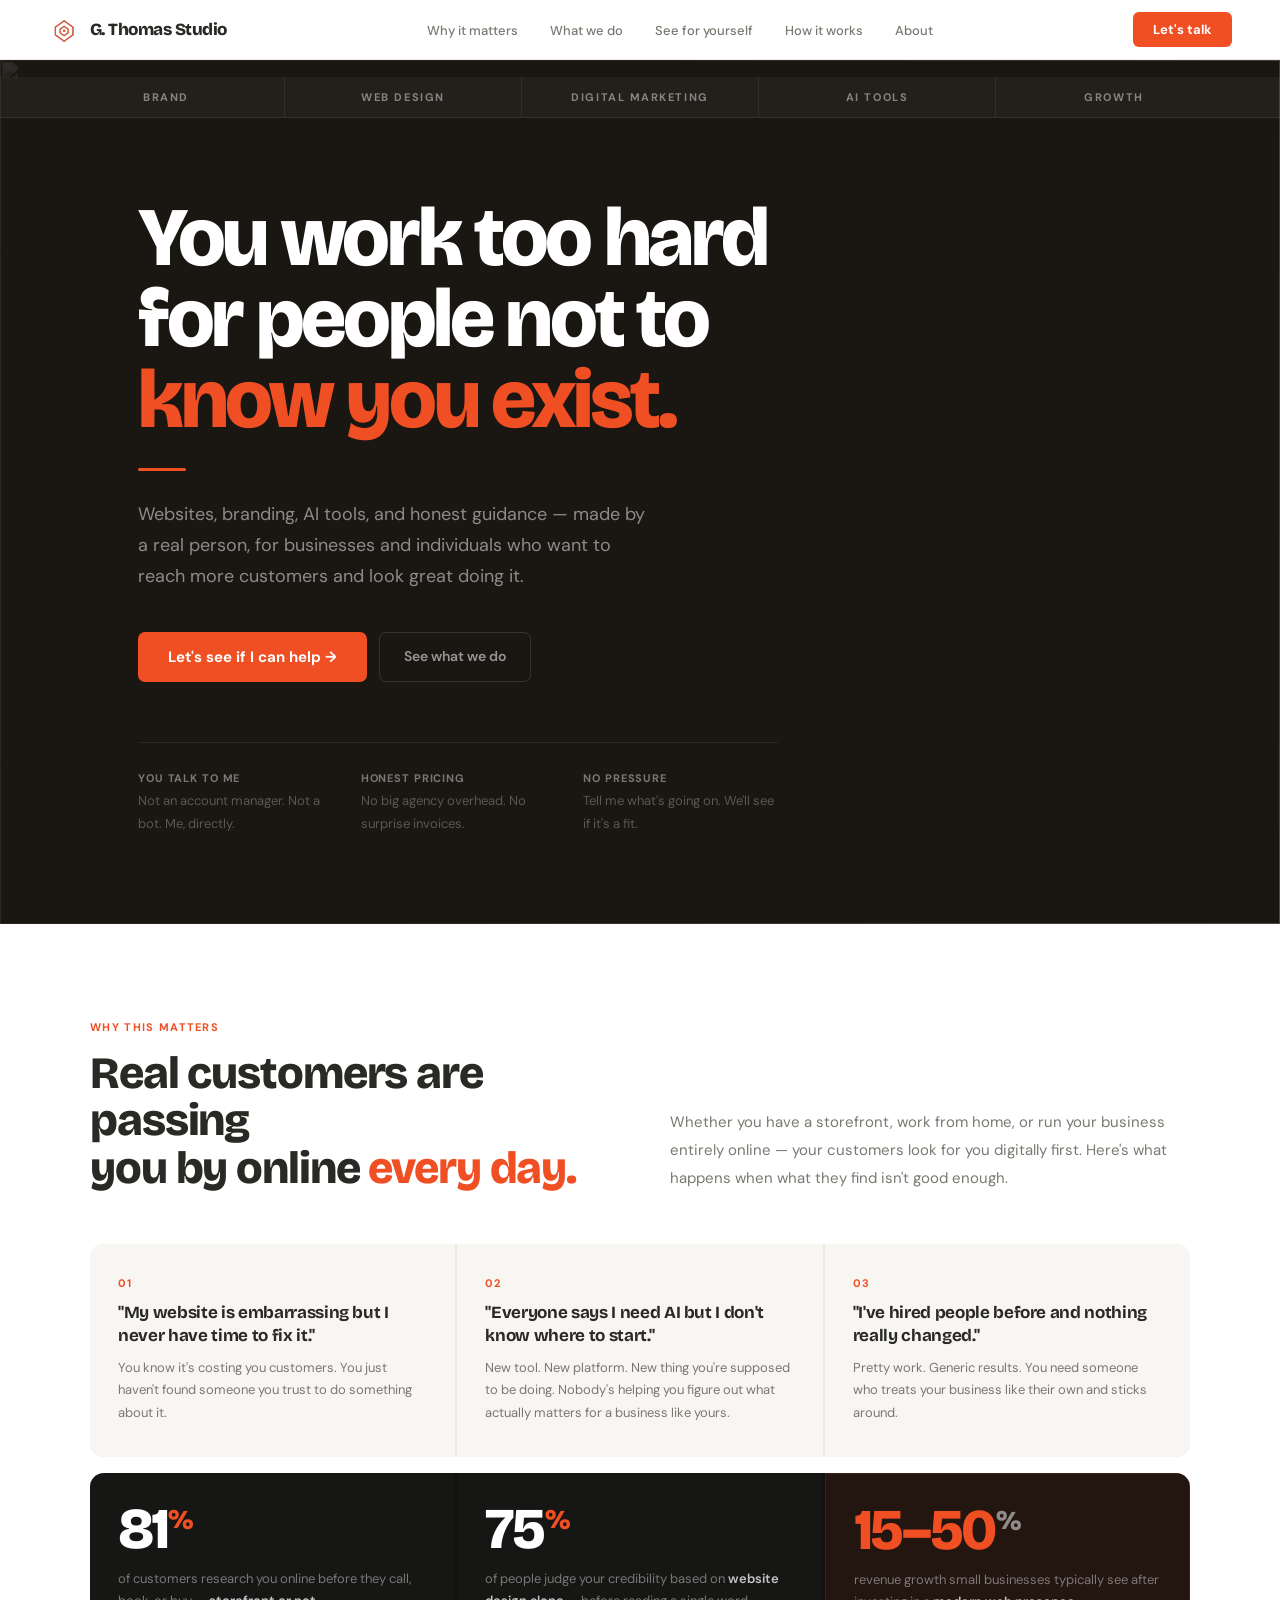
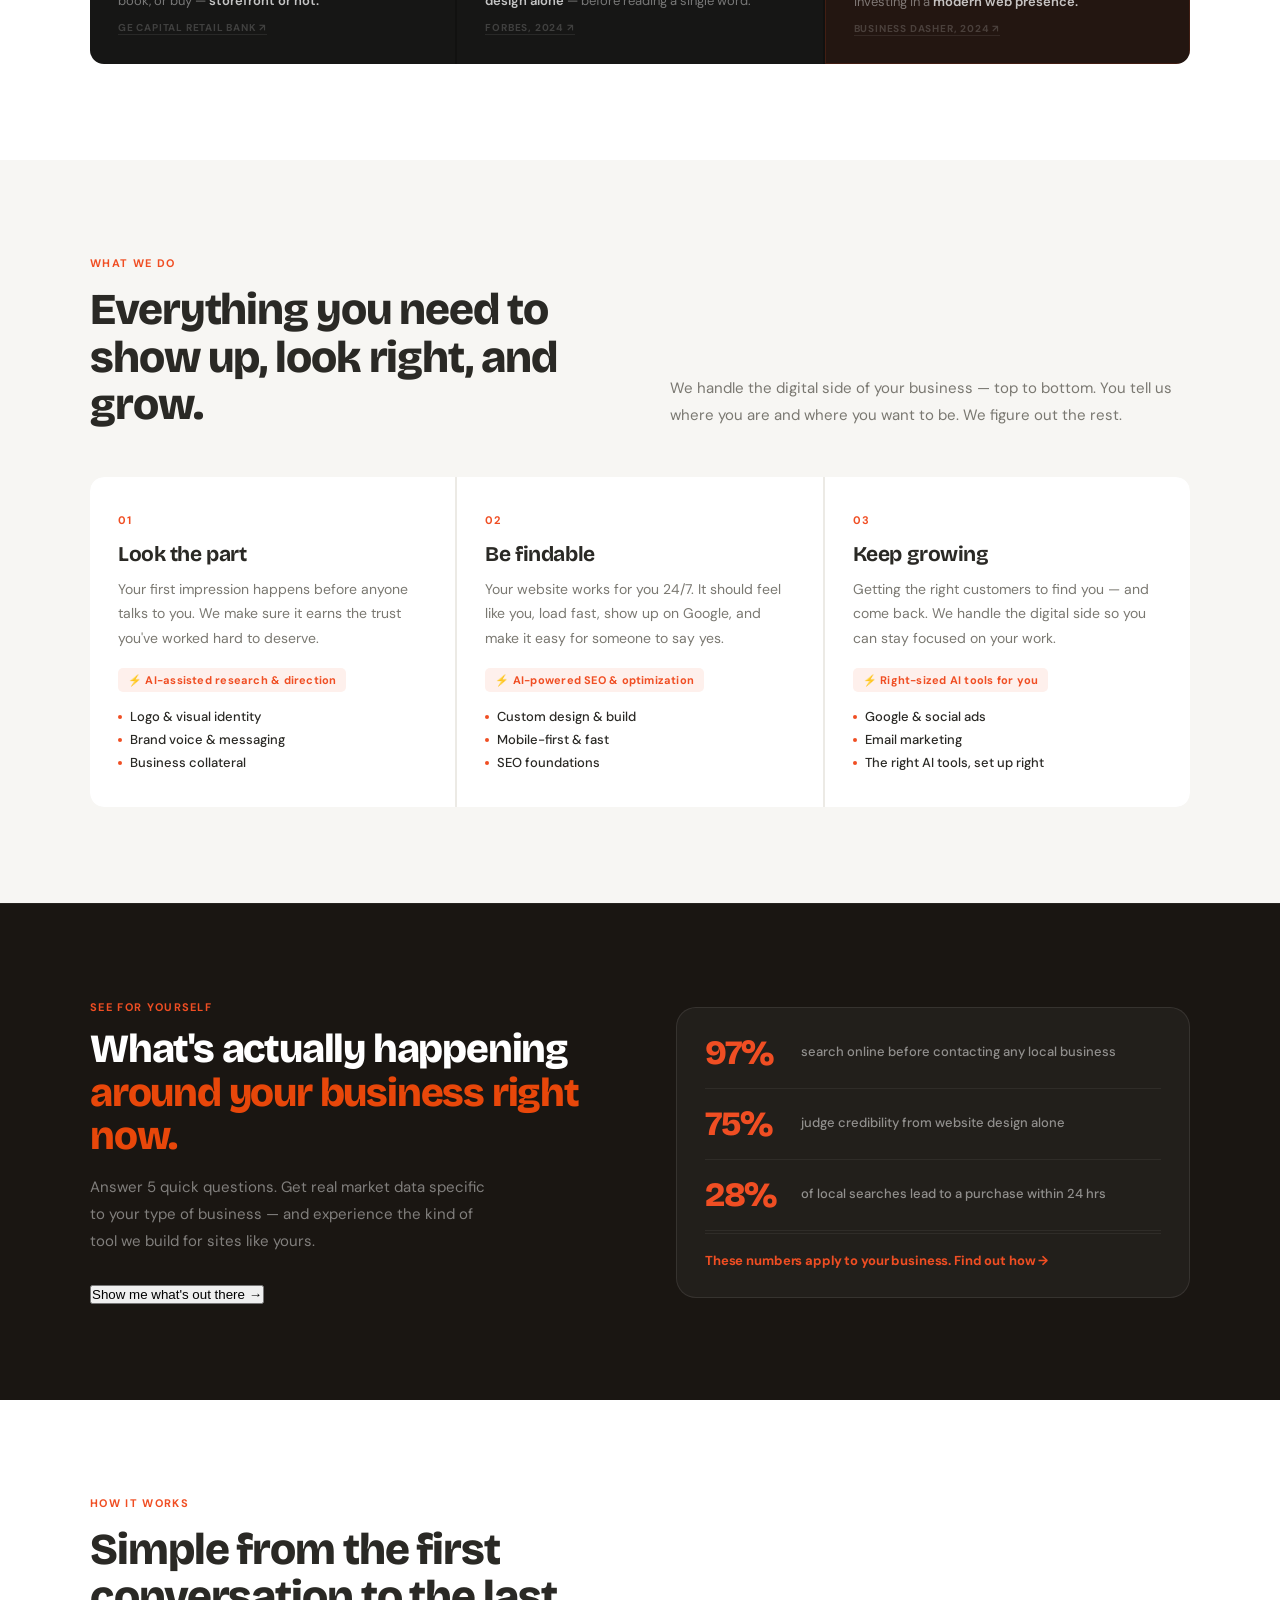
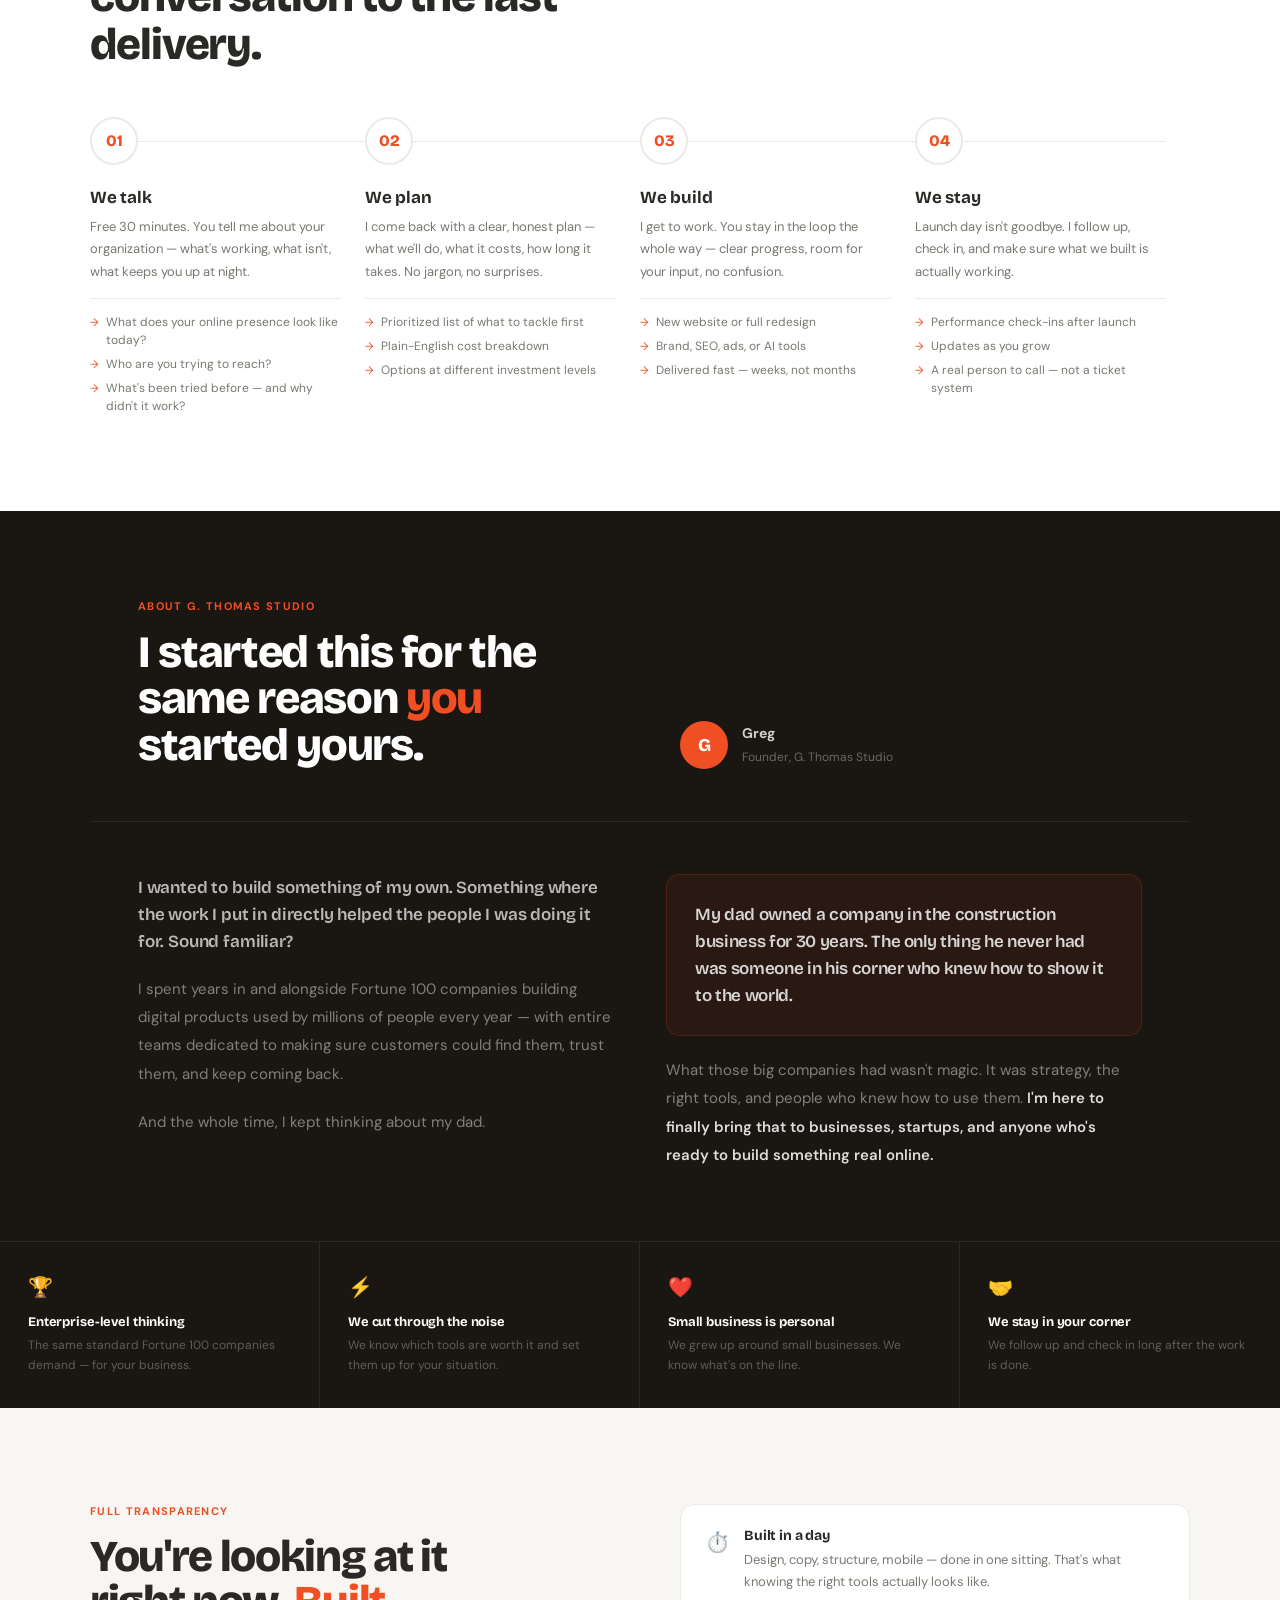
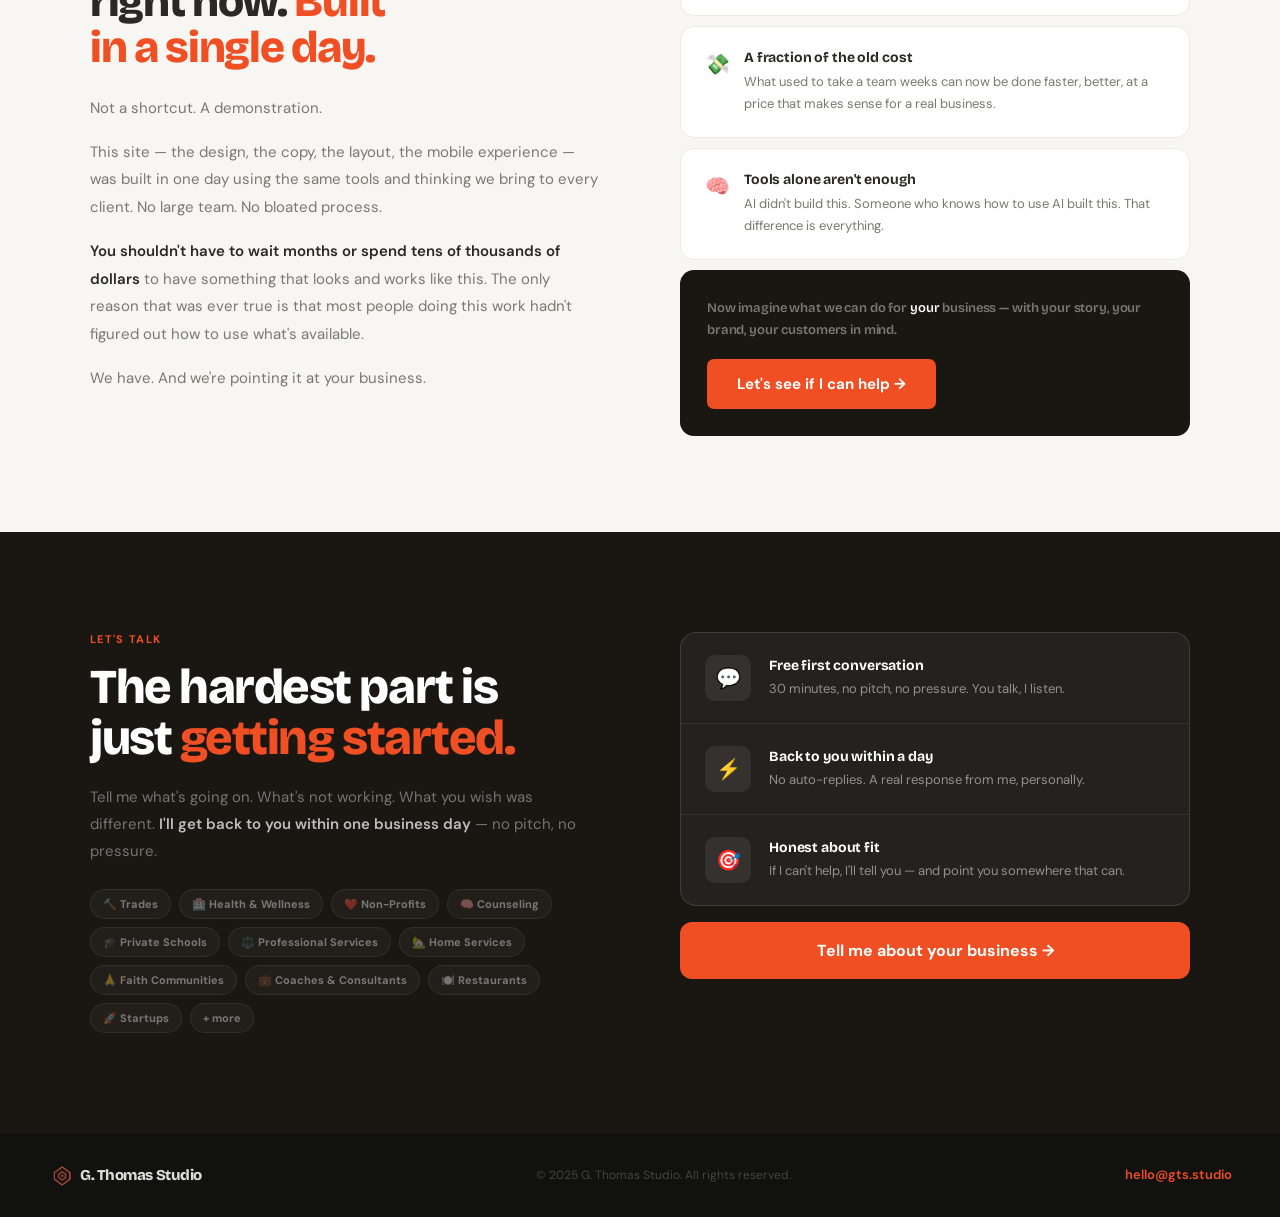
==== commit 1fa8a4a3: "Add files via upload" ====
--- a/index.html
+++ b/index.html
@@ -14,7 +14,7 @@
 <!-- Open Graph (how the link looks when shared on social / text) -->
 <meta property="og:title" content="G. Thomas Studio — Website, Brand, Digital & Consulting"/>
 <meta property="og:description" content="Finally. Someone in your corner. Websites, branding, digital presence, and consulting on AI tools and tech — without the overhead."/>
-<meta property="og:image" content="hero.jpg"/>
+<meta property="og:image" content="logoshare.png"/>
 <meta property="og:url" content="https://gts.studio"/>
 <meta property="og:type" content="website"/>
 
@@ -22,7 +22,7 @@
 <meta name="twitter:card" content="summary_large_image"/>
 <meta name="twitter:title" content="G. Thomas Studio"/>
 <meta name="twitter:description" content="Website, brand & digital presence for small businesses — without the agency overhead."/>
-<meta name="twitter:image" content="hero.jpg"/>
+<meta name="twitter:image" content="logoshare.png"/>
 
 <link href="https://fonts.googleapis.com/css2?family=Bricolage+Grotesque:opsz,wght@12..96,300;12..96,400;12..96,500;12..96,600;12..96,700;12..96,800&family=DM+Sans:ital,opsz,wght@0,9..40,400;0,9..40,500;0,9..40,600;1,9..40,400&display=swap" rel="stylesheet"/>
 <style>
@@ -989,6 +989,246 @@
 
 /* ── PROCESS ACCORDION ── */
 
+
+/* ── DIAGNOSTIC SECTION ── */
+.diagnostic-section {
+  padding: 96px 48px;
+  background: var(--warm-dark);
+  border-top: 1px solid rgba(255,255,255,0.06);
+}
+.diag-inner {
+  max-width: 1100px;
+  margin: 0 auto;
+  display: grid;
+  grid-template-columns: 1fr 1fr;
+  gap: 72px;
+  align-items: center;
+}
+@media (max-width: 768px) {
+  .diagnostic-section { padding: 72px 24px; }
+  .diag-inner { grid-template-columns: 1fr; gap: 40px; }
+}
+.diag-intro .section-label { color: var(--orange); }
+.diag-intro h2 {
+  font-family: 'Bricolage Grotesque', sans-serif;
+  font-size: clamp(26px, 4vw, 40px);
+  font-weight: 800;
+  color: #fff;
+  letter-spacing: -0.03em;
+  line-height: 1.08;
+  margin: 12px 0 16px;
+}
+.diag-intro p {
+  font-size: 15px;
+  color: rgba(255,255,255,0.45);
+  line-height: 1.8;
+  margin: 0 0 28px;
+  max-width: 400px;
+}
+.diag-preview-card {
+  background: rgba(255,255,255,0.04);
+  border: 1px solid rgba(255,255,255,0.09);
+  border-radius: 20px;
+  padding: 28px;
+  display: flex;
+  flex-direction: column;
+  gap: 0;
+}
+.diag-preview-stat {
+  display: flex;
+  align-items: center;
+  gap: 16px;
+  padding: 18px 0;
+  border-bottom: 1px solid rgba(255,255,255,0.06);
+}
+.diag-preview-stat:first-child { padding-top: 0; }
+.diag-preview-stat:last-of-type { border-bottom: none; }
+.diag-num {
+  font-family: 'Bricolage Grotesque', sans-serif;
+  font-size: 34px;
+  font-weight: 800;
+  color: var(--orange);
+  letter-spacing: -0.04em;
+  line-height: 1;
+  flex-shrink: 0;
+  min-width: 80px;
+}
+.diag-lbl {
+  font-size: 13px;
+  font-weight: 500;
+  color: rgba(255,255,255,0.5);
+  line-height: 1.45;
+}
+.diag-preview-cta {
+  font-size: 13px;
+  font-weight: 700;
+  color: var(--orange);
+  cursor: pointer;
+  letter-spacing: -0.01em;
+  padding-top: 18px;
+  border-top: 1px solid rgba(255,255,255,0.06);
+  margin-top: 2px;
+}
+.diag-preview-cta:hover { opacity: 0.75; }
+
+/* ── DIAGNOSTIC MODAL ── */
+.diag-overlay {
+  position: fixed;
+  inset: 0;
+  background: rgba(0,0,0,0.82);
+  backdrop-filter: blur(6px);
+  z-index: 9000;
+  display: flex;
+  align-items: center;
+  justify-content: center;
+  padding: 20px;
+  opacity: 0;
+  pointer-events: none;
+  transition: opacity 0.25s ease;
+}
+.diag-overlay.open {
+  opacity: 1;
+  pointer-events: all;
+}
+.diag-modal {
+  background: #141210;
+  border: 1px solid rgba(255,255,255,0.09);
+  border-radius: 20px;
+  width: 100%;
+  max-width: 500px;
+  max-height: 88vh;
+  overflow-y: auto;
+  padding: 28px 24px 32px;
+  position: relative;
+  transform: translateY(12px);
+  transition: transform 0.25s ease;
+  scrollbar-width: none;
+}
+.diag-overlay.open .diag-modal { transform: translateY(0); }
+.diag-modal::-webkit-scrollbar { display: none; }
+.diag-close {
+  position: absolute;
+  top: 16px; right: 18px;
+  background: none; border: none;
+  color: rgba(255,255,255,0.3);
+  font-size: 18px; cursor: pointer;
+  line-height: 1; padding: 4px;
+  font-family: inherit;
+}
+.diag-close:hover { color: #fff; }
+.diag-progress-wrap { margin-bottom: 20px; }
+.diag-progress-row { display: flex; justify-content: space-between; margin-bottom: 6px; }
+.diag-prog-label { font-size: 10px; color: rgba(255,255,255,0.2); font-weight: 700; letter-spacing: 0.07em; text-transform: uppercase; }
+.diag-prog-pct { font-size: 10px; color: #E8470A; font-weight: 700; }
+.diag-prog-bar { height: 2px; background: rgba(255,255,255,0.07); border-radius: 100px; }
+.diag-prog-fill { height: 100%; background: #E8470A; border-radius: 100px; transition: width 0.35s ease; }
+.diag-screen { animation: diagFadeUp 0.28s ease; }
+@keyframes diagFadeUp { from{opacity:0;transform:translateY(8px)} to{opacity:1;transform:translateY(0)} }
+.diag-label { font-size: 10px; font-weight: 700; color: #E8470A; letter-spacing: 0.1em; text-transform: uppercase; margin: 0 0 10px; }
+.diag-h1 { font-size: clamp(20px,4vw,26px); font-weight: 800; color: #fff; letter-spacing: -0.03em; line-height: 1.1; margin: 0 0 12px; }
+.diag-body { font-size: 13px; color: rgba(255,255,255,0.4); line-height: 1.75; margin: 0 0 18px; }
+.diag-twofer { background: rgba(232,71,10,0.06); border: 1px solid rgba(232,71,10,0.12); border-radius: 10px; padding: 13px 15px; margin-bottom: 20px; }
+.diag-twofer-title { font-size: 10px; font-weight: 700; color: #E8470A; letter-spacing: 0.07em; text-transform: uppercase; margin: 0 0 4px; }
+.diag-twofer-body { font-size: 11px; color: rgba(255,255,255,0.32); line-height: 1.65; margin: 0; }
+.diag-q-title { font-size: 17px; font-weight: 800; color: #fff; letter-spacing: -0.02em; line-height: 1.2; margin: 0 0 14px; }
+.diag-hint { font-size: 11px; color: rgba(255,255,255,0.25); margin: -8px 0 14px; }
+.diag-opts { display: flex; flex-direction: column; gap: 6px; }
+.diag-opt {
+  background: rgba(255,255,255,0.03);
+  border: 1px solid rgba(255,255,255,0.07);
+  border-radius: 9px;
+  padding: 11px 14px;
+  font-size: 13px; font-weight: 600;
+  color: rgba(255,255,255,0.62);
+  cursor: pointer; text-align: left;
+  font-family: inherit;
+  transition: all 0.12s;
+  width: 100%;
+}
+.diag-opt:hover, .diag-opt.selected {
+  background: rgba(232,71,10,0.12);
+  border-color: rgba(232,71,10,0.4);
+  color: #E8470A;
+}
+.diag-nudge { font-size: 10px; color: rgba(255,255,255,0.13); margin: 12px 0 0; line-height: 1.5; }
+.diag-zip-input {
+  background: rgba(255,255,255,0.06);
+  border: 1px solid rgba(255,255,255,0.14);
+  border-radius: 10px;
+  padding: 12px 15px;
+  font-size: 20px; font-weight: 700;
+  color: #fff; font-family: inherit;
+  letter-spacing: 0.05em; outline: none;
+  width: 100%; margin-bottom: 8px;
+  transition: border-color 0.2s;
+}
+.diag-zip-input:focus { border-color: rgba(232,71,10,0.5); }
+.diag-btn-primary {
+  background: #E8470A; color: #fff; border: none;
+  border-radius: 9px; padding: 13px 20px;
+  font-size: 13px; font-weight: 800;
+  cursor: pointer; font-family: inherit;
+  width: 100%; letter-spacing: -0.01em;
+  transition: opacity 0.15s;
+}
+.diag-btn-primary:hover { opacity: 0.83; }
+.diag-skip { background: none; border: none; color: rgba(255,255,255,0.22); font-size: 11px; cursor: pointer; font-family: inherit; padding: 4px 0; margin-top: 2px; }
+.diag-loading { text-align: center; padding: 44px 0; }
+.diag-dots { display: flex; justify-content: center; gap: 6px; margin-bottom: 14px; }
+.diag-dot { width: 7px; height: 7px; border-radius: 50%; background: #E8470A; animation: diagBounce 1s infinite; }
+.diag-dot:nth-child(2) { animation-delay: 0.14s; }
+.diag-dot:nth-child(3) { animation-delay: 0.28s; }
+@keyframes diagBounce { 0%,100%{transform:translateY(0)} 50%{transform:translateY(-7px)} }
+.diag-loading-text { font-size: 12px; color: rgba(255,255,255,0.27); }
+.diag-result { animation: diagFadeIn 0.35s ease; }
+@keyframes diagFadeIn { from{opacity:0} to{opacity:1} }
+.diag-act-label { font-size: 9px; font-weight: 700; color: rgba(255,255,255,0.22); letter-spacing: 0.1em; text-transform: uppercase; margin: 0 0 8px; }
+.diag-headline { font-size: 15px; font-weight: 800; color: #fff; letter-spacing: -0.02em; line-height: 1.25; margin: 0 0 6px; }
+.diag-local { font-size: 11px; color: rgba(255,255,255,0.3); margin: 0 0 12px; line-height: 1.6; }
+.diag-stat-grid { display: grid; grid-template-columns: 1fr 1fr; gap: 5px; margin-bottom: 8px; }
+.diag-stat-card {
+  background: rgba(255,255,255,0.03);
+  border: 1px solid rgba(255,255,255,0.07);
+  border-radius: 11px; padding: 13px 11px;
+  display: flex; flex-direction: column; gap: 4px;
+  animation: diagFadeUp 0.35s ease both;
+}
+.diag-stat-num { font-size: 28px; font-weight: 800; color: #E8470A; letter-spacing: -0.04em; line-height: 1; }
+.diag-stat-lbl { font-size: 10px; font-weight: 700; color: rgba(255,255,255,0.78); line-height: 1.3; }
+.diag-stat-insight { font-size: 10px; color: rgba(255,255,255,0.3); line-height: 1.5; flex: 1; }
+.diag-stat-src { font-size: 9px; color: rgba(232,71,10,0.42); text-decoration: none; font-weight: 700; letter-spacing: 0.04em; text-transform: uppercase; margin-top: 3px; display: inline-block; }
+.diag-stat-src:hover { color: rgba(232,71,10,0.7); }
+.diag-opportunity { background: rgba(255,255,255,0.03); border: 1px solid rgba(255,255,255,0.07); border-radius: 10px; padding: 12px 14px; margin-bottom: 20px; }
+.diag-opportunity p { font-size: 12px; color: rgba(255,255,255,0.42); line-height: 1.7; margin: 0; }
+.diag-divider { display: flex; align-items: center; gap: 10px; margin-bottom: 16px; }
+.diag-divider-line { flex: 1; height: 1px; background: rgba(255,255,255,0.06); }
+.diag-divider-text { font-size: 9px; font-weight: 700; color: rgba(255,255,255,0.16); letter-spacing: 0.08em; text-transform: uppercase; white-space: nowrap; }
+.diag-concept-card {
+  background: linear-gradient(140deg, rgba(232,71,10,0.09), rgba(232,71,10,0.02));
+  border: 1px solid rgba(232,71,10,0.15);
+  border-radius: 13px; padding: 18px; margin-bottom: 8px;
+}
+.diag-concept-title { font-size: 13px; font-weight: 800; color: #fff; letter-spacing: -0.02em; line-height: 1.2; margin: 0 0 6px; }
+.diag-concept-body { font-size: 12px; color: rgba(255,255,255,0.42); line-height: 1.7; margin: 0 0 12px; }
+.diag-concept-hook { border-top: 1px solid rgba(232,71,10,0.12); padding-top: 11px; font-size: 11px; color: rgba(255,255,255,0.28); line-height: 1.65; margin: 0; font-style: italic; }
+.diag-meta { font-size: 11px; color: rgba(255,255,255,0.18); line-height: 1.65; margin: 0 0 16px; padding: 0 2px; }
+.diag-btn-secondary {
+  background: transparent; color: rgba(255,255,255,0.2);
+  border: 1px solid rgba(255,255,255,0.06);
+  border-radius: 9px; padding: 10px;
+  font-size: 11px; font-weight: 600;
+  cursor: pointer; font-family: inherit;
+  width: 100%; transition: opacity 0.15s;
+}
+.diag-btn-secondary:hover { opacity: 0.7; }
+.diag-contact-form { background: rgba(255,255,255,0.03); border: 1px solid rgba(255,255,255,0.08); border-radius: 12px; padding: 18px; animation: diagFadeUp 0.28s ease; }
+.diag-contact-title { font-size: 12px; font-weight: 700; color: #fff; margin: 0 0 13px; }
+.diag-field { background: rgba(255,255,255,0.05); border: 1px solid rgba(255,255,255,0.09); border-radius: 8px; padding: 10px 13px; font-size: 13px; color: #fff; font-family: inherit; outline: none; width: 100%; display: block; margin-bottom: 7px; transition: border-color 0.2s; }
+.diag-field:focus { border-color: rgba(232,71,10,0.4); }
+.diag-success { background: rgba(255,255,255,0.03); border: 1px solid rgba(255,255,255,0.07); border-radius: 12px; padding: 24px; text-align: center; }
+.diag-success-title { font-size: 15px; font-weight: 800; color: #fff; margin: 0 0 6px; letter-spacing: -0.02em; }
+.diag-success-body { font-size: 12px; color: rgba(255,255,255,0.38); line-height: 1.7; margin: 0; }
+
 /* ── CONTACT INVITE PANEL ── */
 .contact-invite {
   display: flex;
@@ -1108,6 +1348,7 @@
   <ul class="nav-links">
     <li><a href="#reality">Why it matters</a></li>
     <li><a href="#services">What we do</a></li>
+        <li><a href="#diagnostic">See for yourself</a></li>
     <li><a href="#process">How it works</a></li>
     <li><a href="#about">About</a></li>
   </ul>
@@ -1260,6 +1501,37 @@
 
 
 <!-- ═══════════════════════════════════
+     3.5 — DIAGNOSTIC TOOL
+     ═══════════════════════════════════ -->
+<section class="diagnostic-section" id="diagnostic">
+  <div class="diag-inner">
+    <div class="diag-intro">
+      <span class="section-label">See for yourself</span>
+      <h2>What's actually happening <span style="color:#E8470A">around your business right now.</span></h2>
+      <p>Answer 5 quick questions. Get real market data specific to your type of business — and experience the kind of tool we build for sites like yours.</p>
+      <button class="btn-primary" onclick="openDiagModal()">Show me what's out there →</button>
+    </div>
+    <div class="diag-preview">
+      <div class="diag-preview-card">
+        <div class="diag-preview-stat">
+          <span class="diag-num">97%</span>
+          <span class="diag-lbl">search online before contacting any local business</span>
+        </div>
+        <div class="diag-preview-stat">
+          <span class="diag-num">75%</span>
+          <span class="diag-lbl">judge credibility from website design alone</span>
+        </div>
+        <div class="diag-preview-stat">
+          <span class="diag-num">28%</span>
+          <span class="diag-lbl">of local searches lead to a purchase within 24 hrs</span>
+        </div>
+        <div class="diag-preview-cta" onclick="openDiagModal()">These numbers apply to your business. Find out how →</div>
+      </div>
+    </div>
+  </div>
+</section>
+
+<!-- ═══════════════════════════════════
      4 — PROCESS
      ═══════════════════════════════════ -->
 <section class="process" id="process">
@@ -1797,6 +2069,15 @@
 <!-- ═══════════════════════════════════
      WEBSITE PREVIEW MODAL
      ═══════════════════════════════════ -->
+
+<!-- DIAGNOSTIC MODAL -->
+<div class="diag-overlay" id="diagModal" onclick="diagOverlayClick(event)">
+  <div class="diag-modal" id="diagModalInner">
+    <button class="diag-close" onclick="closeDiagModal()">✕</button>
+    <div id="diagContent"></div>
+  </div>
+</div>
+
 <div class="ws-modal-overlay" id="wsModal" onclick="closePreviewModal(event)">
   <div class="ws-modal">
     <div class="ws-modal-header">
